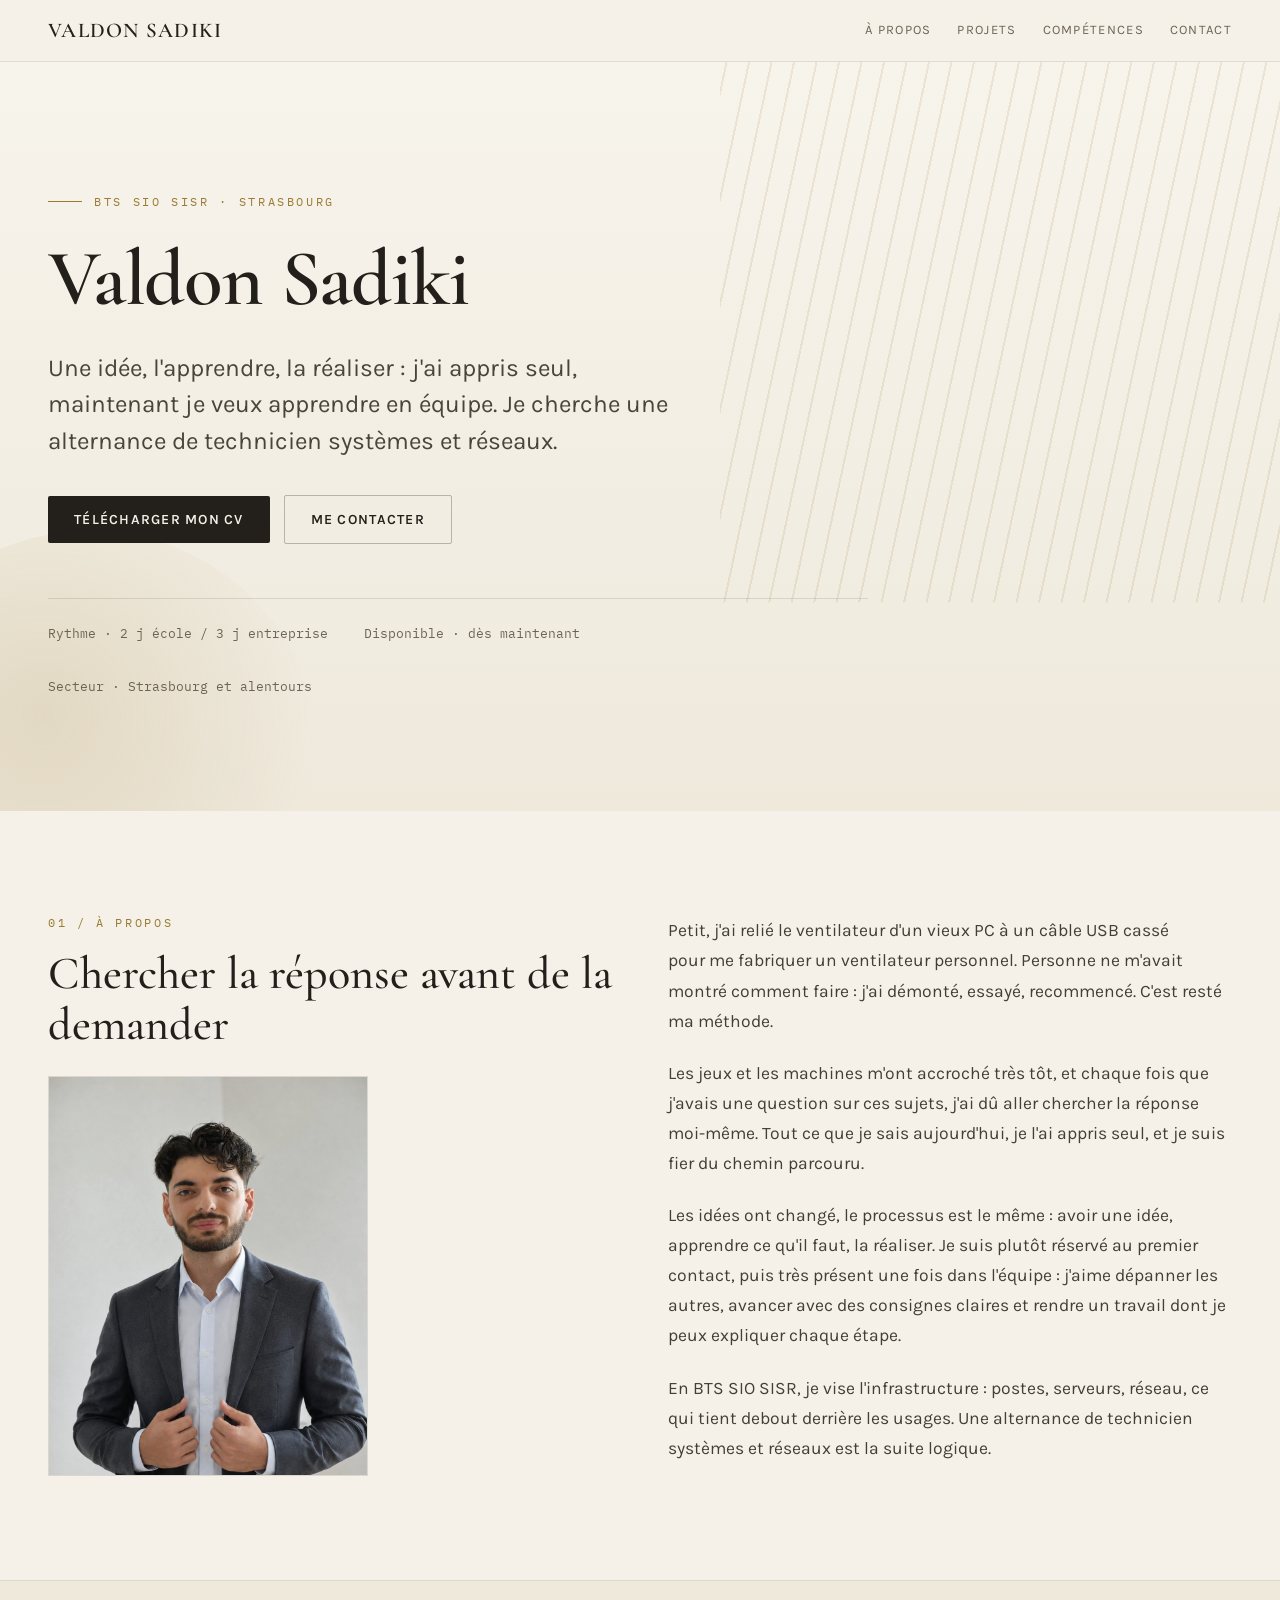
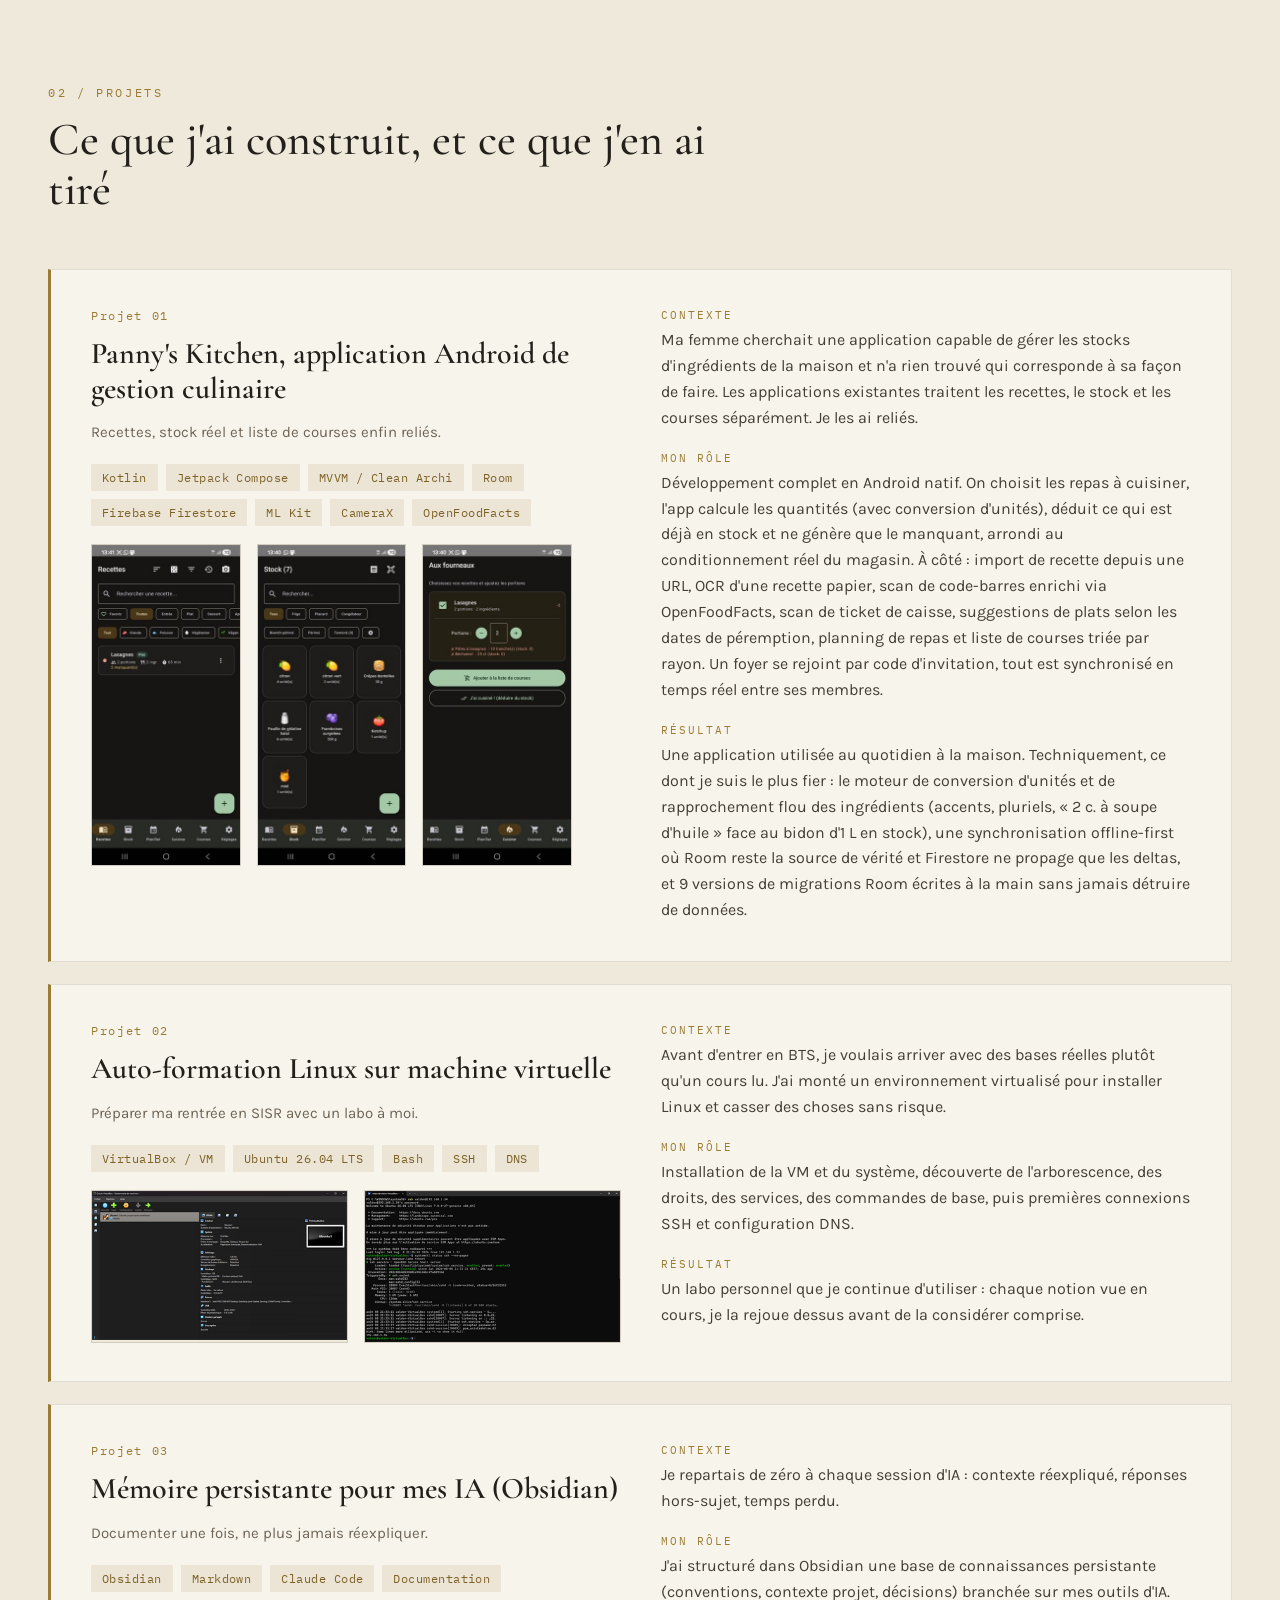
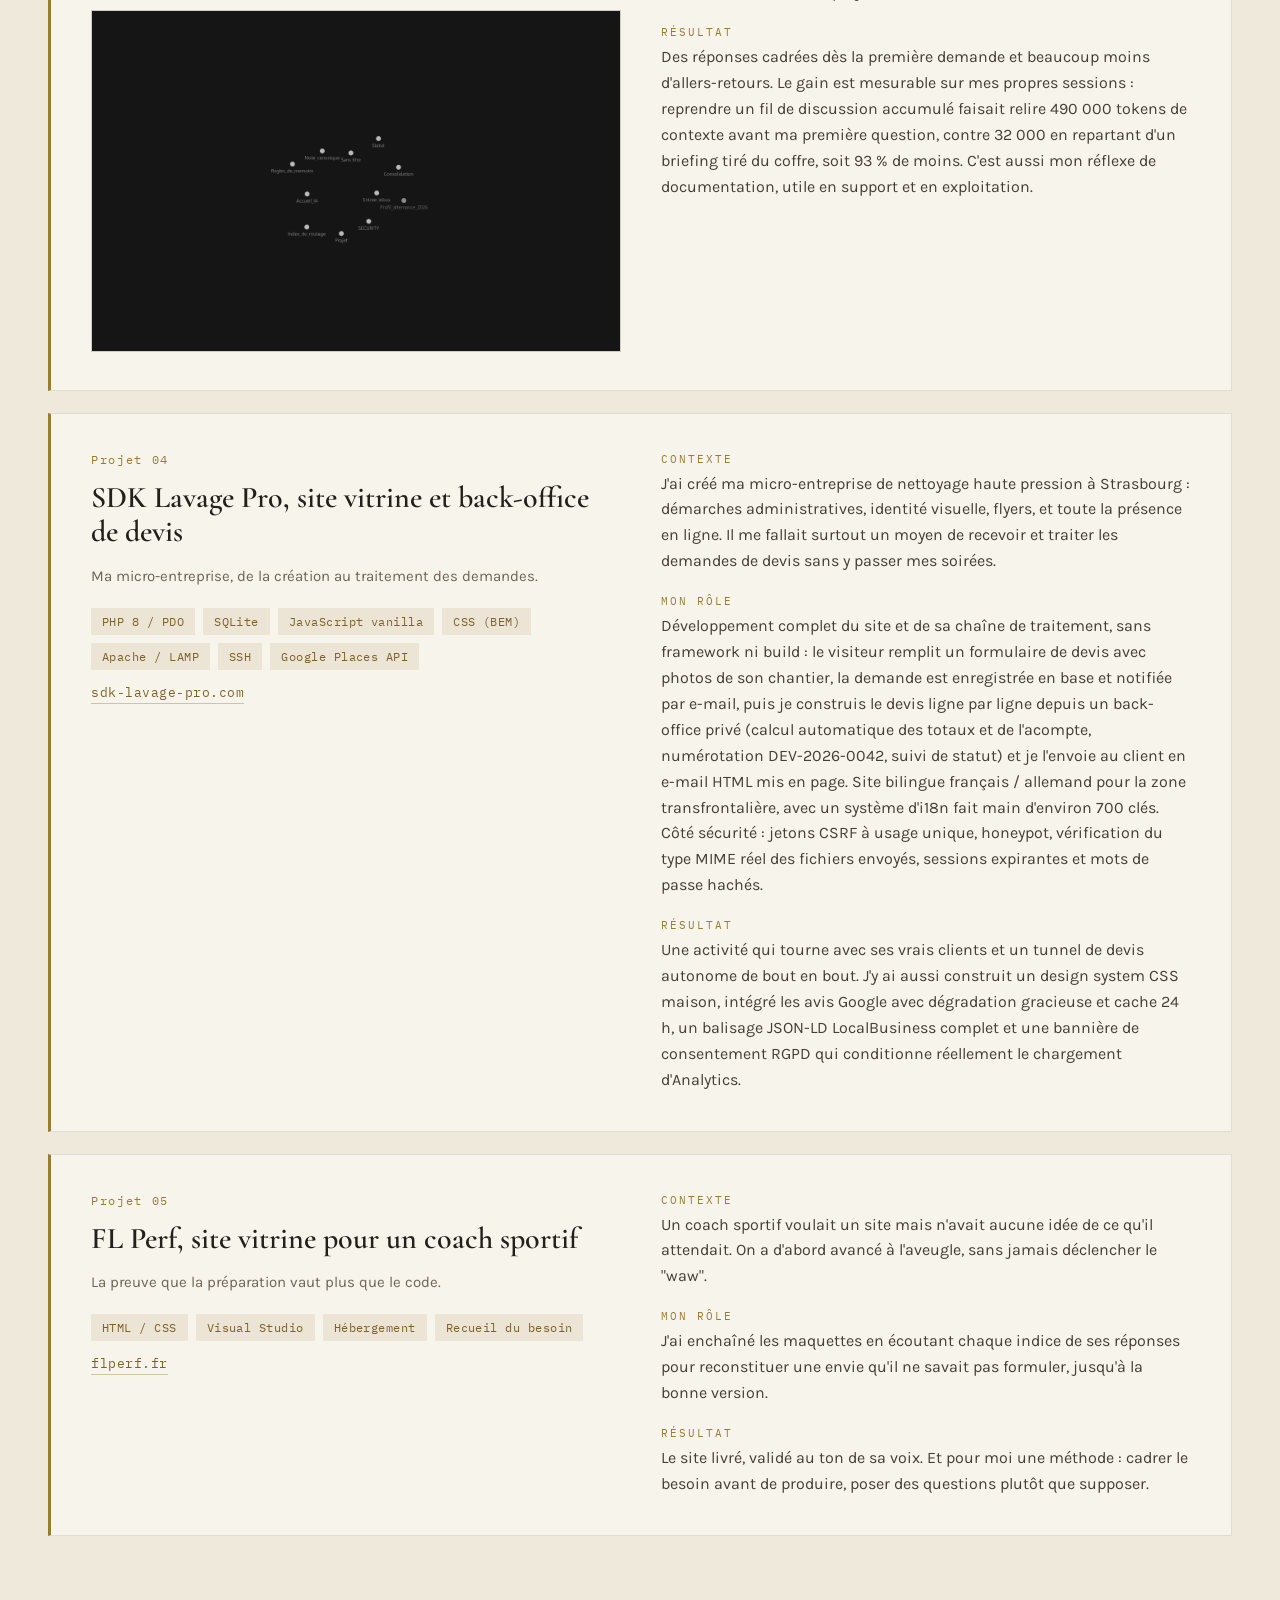
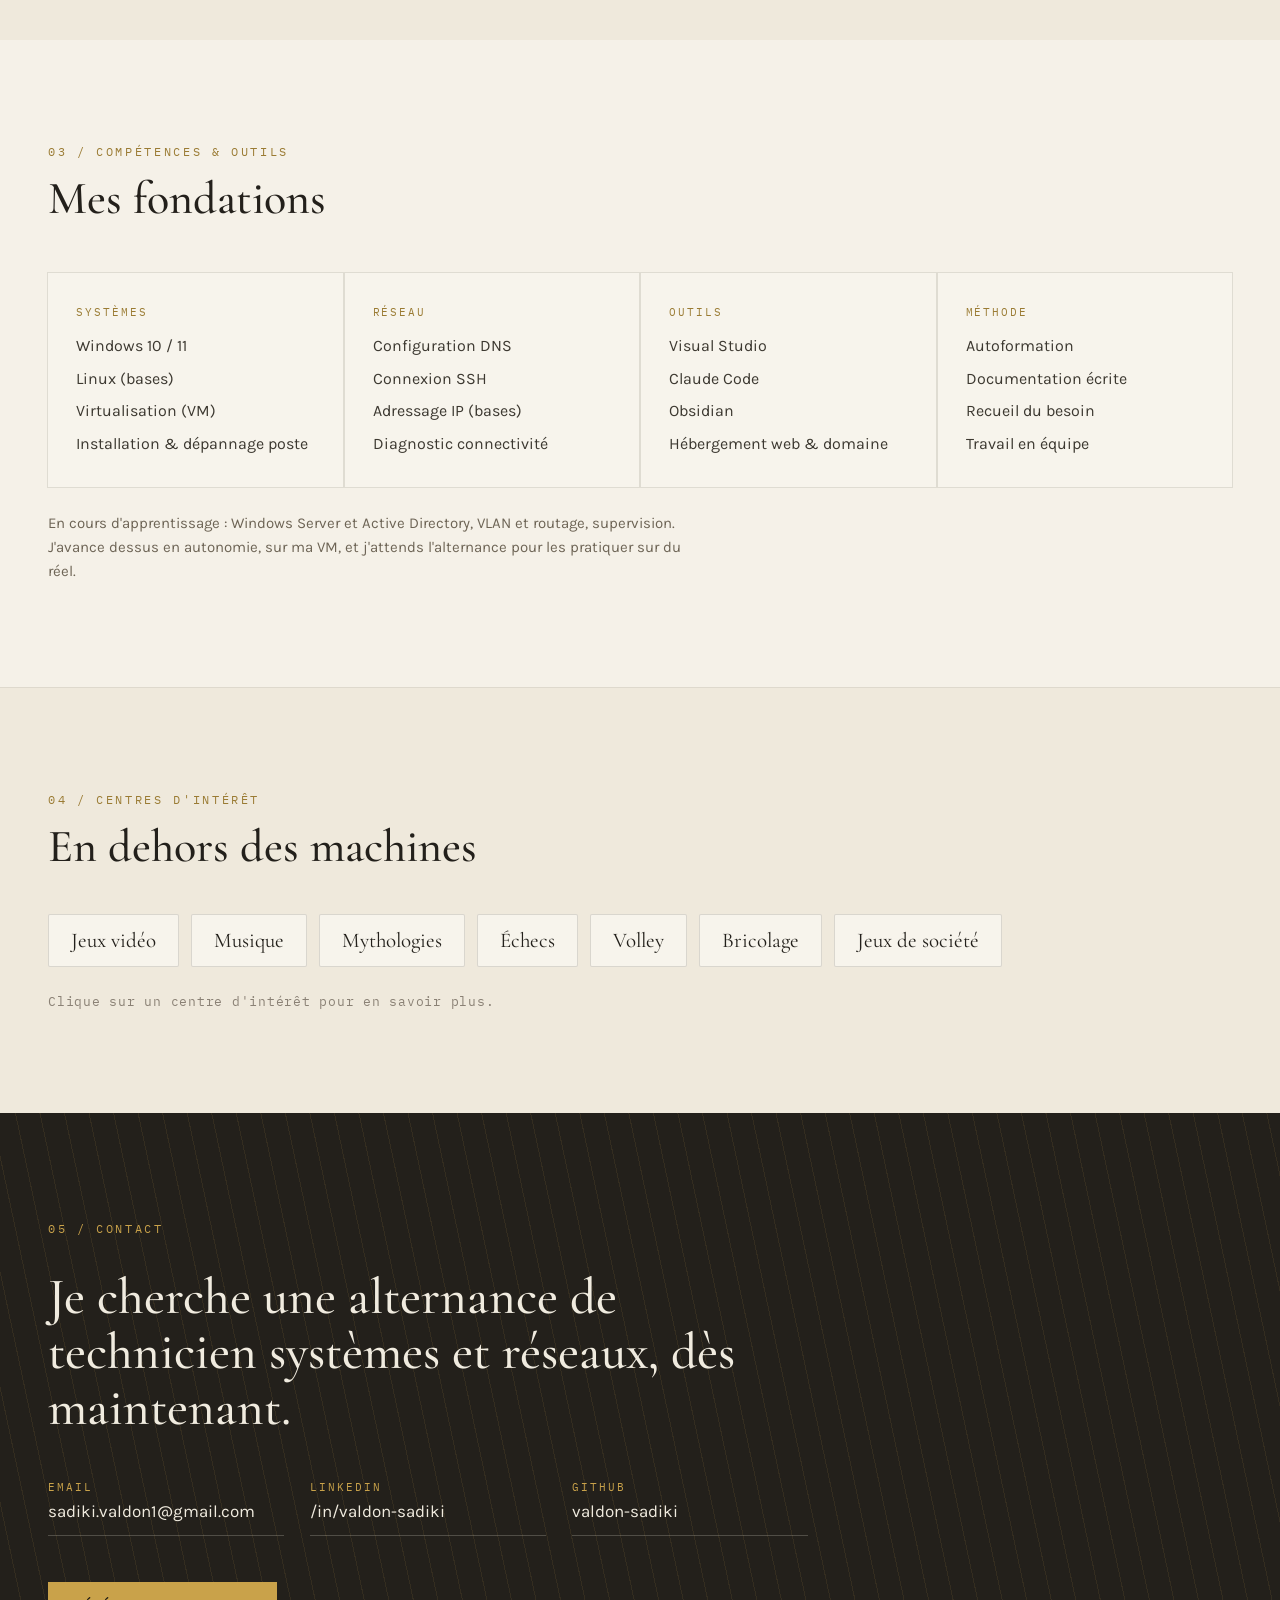
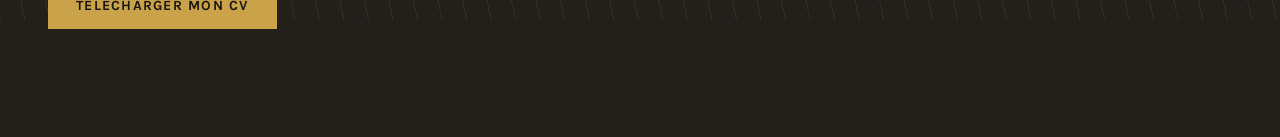
==== index.html @ 662efd35 "Chiffre le gain du coffre Obsidian dans le projet 03 Le README reclamait un exemple chiffre de gain " ====
<!DOCTYPE html>
<html lang="fr">
<head>
<meta charset="utf-8">
<meta name="viewport" content="width=device-width, initial-scale=1">
<title>Valdon Sadiki | BTS SIO SISR, alternance technicien systèmes et réseaux</title>
<meta name="description" content="Portfolio de Valdon Sadiki, étudiant en BTS SIO SISR à Strasbourg, à la recherche d'une alternance de technicien systèmes et réseaux.">
<link rel="preconnect" href="https://fonts.googleapis.com">
<link rel="preconnect" href="https://fonts.gstatic.com" crossorigin>
<link href="https://fonts.googleapis.com/css2?family=Cormorant+Garamond:wght@400;500;600;700&family=Karla:wght@400;500;600;700&family=Spectral:wght@400;500;600;700&family=IBM+Plex+Sans:wght@400;500;600&family=IBM+Plex+Mono:wght@400;500&display=swap" rel="stylesheet">
<script>document.documentElement.classList.add('js')</script>
<link rel="stylesheet" href="assets/styles.css">
<script src="assets/main.js" defer onerror="document.documentElement.classList.remove('js')"></script>
</head>
<body>

<header class="site-nav">
  <a class="site-nav__brand" href="#a-top">VALDON SADIKI</a>
  <nav class="site-nav__links">
    <a class="site-nav__link" href="#a-propos">À propos</a>
    <a class="site-nav__link" href="#a-projets">Projets</a>
    <a class="site-nav__link" href="#a-competences">Compétences</a>
    <a class="site-nav__link" href="#a-contact">Contact</a>
  </nav>
</header>

<main>

  <section class="hero" id="a-top">
    <div class="hero__deco hero__deco--stripes" data-parallax="0.18"></div>
    <div class="hero__deco hero__deco--glow" data-parallax="-0.1"></div>
    <div class="hero__inner">
      <p class="hero__eyebrow" data-reveal><span class="hero__rule"></span><span>BTS SIO SISR · Strasbourg</span></p>
      <h1 class="hero__title" data-reveal>Valdon Sadiki</h1>
      <p class="hero__lead" data-reveal>Une idée, l'apprendre, la réaliser : j'ai appris seul, maintenant je veux apprendre en équipe. Je cherche une alternance de technicien systèmes et réseaux.</p>
      <div class="hero__actions" data-reveal>
        <a class="btn btn--solid" href="media/cv.pdf" download="CV_Valdon_Sadiki_alternance_SISR.pdf">Télécharger mon CV</a>
        <a class="btn btn--outline" href="mailto:sadiki.valdon1@gmail.com">Me contacter</a>
      </div>
      <p class="hero__meta" data-reveal>
        <span class="hero__meta-item">Rythme · 2 j école / 3 j entreprise</span>
        <span class="hero__meta-item">Disponible · dès maintenant</span>
        <span class="hero__meta-item">Secteur · Strasbourg et alentours</span>
      </p>
    </div>
  </section>

  <section class="section section--light" id="a-propos">
    <div class="about">
      <div class="about__col" data-reveal>
        <p class="section__eyebrow">01 / À propos</p>
        <h2 class="section__title">Chercher la réponse avant de la demander</h2>
        <img class="about__photo" src="media/photo-pro.jpg" alt="Valdon Sadiki" width="320" height="400">
      </div>
      <div class="about__text" data-reveal>
        <p class="about__para">Petit, j'ai relié le ventilateur d'un vieux PC à un câble USB cassé pour me fabriquer un ventilateur personnel. Personne ne m'avait montré comment faire : j'ai démonté, essayé, recommencé. C'est resté ma méthode.</p>
        <p class="about__para">Les jeux et les machines m'ont accroché très tôt, et chaque fois que j'avais une question sur ces sujets, j'ai dû aller chercher la réponse moi-même. Tout ce que je sais aujourd'hui, je l'ai appris seul, et je suis fier du chemin parcouru.</p>
        <p class="about__para">Les idées ont changé, le processus est le même : avoir une idée, apprendre ce qu'il faut, la réaliser. Je suis plutôt réservé au premier contact, puis très présent une fois dans l'équipe : j'aime dépanner les autres, avancer avec des consignes claires et rendre un travail dont je peux expliquer chaque étape.</p>
        <p class="about__para">En BTS SIO SISR, je vise l'infrastructure : postes, serveurs, réseau, ce qui tient debout derrière les usages. Une alternance de technicien systèmes et réseaux est la suite logique.</p>
      </div>
    </div>
  </section>

  <section class="section section--alt" id="a-projets">
    <div class="section__head projects__head" data-reveal>
      <p class="section__eyebrow">02 / Projets</p>
      <h2 class="section__title">Ce que j'ai construit, et ce que j'en ai tiré</h2>
    </div>
    <div class="projects">

      <article class="project" data-reveal>
        <div class="project__side">
          <span class="project__num">Projet 01</span>
          <h3 class="project__title">Panny's Kitchen, application Android de gestion culinaire</h3>
          <p class="project__kicker">Recettes, stock réel et liste de courses enfin reliés.</p>
          <div class="project__tools">
            <span class="tag">Kotlin</span>
            <span class="tag">Jetpack Compose</span>
            <span class="tag">MVVM / Clean Archi</span>
            <span class="tag">Room</span>
            <span class="tag">Firebase Firestore</span>
            <span class="tag">ML Kit</span>
            <span class="tag">CameraX</span>
            <span class="tag">OpenFoodFacts</span>
          </div>
          <div class="project__shots">
            <a class="shot" href="media/pannys-recettes.jpg" data-lightbox>
              <img src="media/pannys-recettes-thumb.jpg" alt="Écran Recettes de Panny's Kitchen : barre de recherche, filtres par catégorie et par régime alimentaire, et une recette affichant ses portions, son nombre d'ingrédients, son temps de préparation et ses ingrédients manquants" width="300" height="650" loading="lazy">
            </a>
            <a class="shot" href="media/pannys-stock.jpg" data-lightbox>
              <img src="media/pannys-stock-thumb.jpg" alt="Écran Stock de Panny's Kitchen : les produits du foyer en grille, chacun avec son emoji et sa quantité, et des filtres par emplacement et par date de péremption" width="300" height="650" loading="lazy">
            </a>
            <a class="shot" href="media/pannys-cuisiner.jpg" data-lightbox>
              <img src="media/pannys-cuisiner-thumb.jpg" alt="Écran Aux fourneaux de Panny's Kitchen : une recette sélectionnée, un réglage du nombre de portions, et la liste des ingrédients manquants calculée à partir du stock" width="300" height="650" loading="lazy">
            </a>
          </div>
        </div>
        <div class="project__body">
          <div class="field">
            <span class="field__label">Contexte</span>
            <p class="field__text">Ma femme cherchait une application capable de gérer les stocks d'ingrédients de la maison et n'a rien trouvé qui corresponde à sa façon de faire. Les applications existantes traitent les recettes, le stock et les courses séparément. Je les ai reliés.</p>
          </div>
          <div class="field">
            <span class="field__label">Mon rôle</span>
            <p class="field__text">Développement complet en Android natif. On choisit les repas à cuisiner, l'app calcule les quantités (avec conversion d'unités), déduit ce qui est déjà en stock et ne génère que le manquant, arrondi au conditionnement réel du magasin. À côté : import de recette depuis une URL, OCR d'une recette papier, scan de code-barres enrichi via OpenFoodFacts, scan de ticket de caisse, suggestions de plats selon les dates de péremption, planning de repas et liste de courses triée par rayon. Un foyer se rejoint par code d'invitation, tout est synchronisé en temps réel entre ses membres.</p>
          </div>
          <div class="field">
            <span class="field__label">Résultat</span>
            <p class="field__text">Une application utilisée au quotidien à la maison. Techniquement, ce dont je suis le plus fier : le moteur de conversion d'unités et de rapprochement flou des ingrédients (accents, pluriels, « 2 c. à soupe d'huile » face au bidon d'1 L en stock), une synchronisation offline-first où Room reste la source de vérité et Firestore ne propage que les deltas, et 9 versions de migrations Room écrites à la main sans jamais détruire de données.</p>
          </div>
        </div>
      </article>

      <article class="project" data-reveal>
        <div class="project__side">
          <span class="project__num">Projet 02</span>
          <h3 class="project__title">Auto-formation Linux sur machine virtuelle</h3>
          <p class="project__kicker">Préparer ma rentrée en SISR avec un labo à moi.</p>
          <div class="project__tools">
            <span class="tag">VirtualBox / VM</span>
            <span class="tag">Ubuntu 26.04 LTS</span>
            <span class="tag">Bash</span>
            <span class="tag">SSH</span>
            <span class="tag">DNS</span>
          </div>
          <div class="project__shots">
            <a class="shot shot--land" href="media/vm-config.png" data-lightbox>
              <img src="media/vm-config-thumb.png" alt="Configuration de la machine virtuelle dans VirtualBox : Ubuntu 64 bits, 6 Go de mémoire vive, 4 processeurs, disque de 30 Go et carte réseau en accès par pont" width="400" height="235" loading="lazy">
            </a>
            <a class="shot shot--land" href="media/vm-ssh.png" data-lightbox>
              <img src="media/vm-ssh-thumb.png" alt="Session SSH ouverte depuis Windows vers la machine virtuelle : le service ssh est actif et activé au démarrage, et une requête dig résout le nom serveur.labo configuré dans dnsmasq" width="400" height="238" loading="lazy">
            </a>
          </div>
        </div>
        <div class="project__body">
          <div class="field">
            <span class="field__label">Contexte</span>
            <p class="field__text">Avant d'entrer en BTS, je voulais arriver avec des bases réelles plutôt qu'un cours lu. J'ai monté un environnement virtualisé pour installer Linux et casser des choses sans risque.</p>
          </div>
          <div class="field">
            <span class="field__label">Mon rôle</span>
            <p class="field__text">Installation de la VM et du système, découverte de l'arborescence, des droits, des services, des commandes de base, puis premières connexions SSH et configuration DNS.</p>
          </div>
          <div class="field">
            <span class="field__label">Résultat</span>
            <p class="field__text">Un labo personnel que je continue d'utiliser : chaque notion vue en cours, je la rejoue dessus avant de la considérer comprise.</p>
          </div>
        </div>
      </article>

      <article class="project" data-reveal>
        <div class="project__side">
          <span class="project__num">Projet 03</span>
          <h3 class="project__title">Mémoire persistante pour mes IA (Obsidian)</h3>
          <p class="project__kicker">Documenter une fois, ne plus jamais réexpliquer.</p>
          <div class="project__tools">
            <span class="tag">Obsidian</span>
            <span class="tag">Markdown</span>
            <span class="tag">Claude Code</span>
            <span class="tag">Documentation</span>
          </div>
          <div class="project__shots">
            <a class="shot shot--wide" href="media/obsidian-graph.gif" data-lightbox>
              <img src="media/obsidian-graph.gif" alt="Vue graphique du coffre Obsidian : les notes se relient progressivement pour former un réseau" width="1284" height="826" loading="lazy">
            </a>
          </div>
        </div>
        <div class="project__body">
          <div class="field">
            <span class="field__label">Contexte</span>
            <p class="field__text">Je repartais de zéro à chaque session d'IA : contexte réexpliqué, réponses hors-sujet, temps perdu.</p>
          </div>
          <div class="field">
            <span class="field__label">Mon rôle</span>
            <p class="field__text">J'ai structuré dans Obsidian une base de connaissances persistante (conventions, contexte projet, décisions) branchée sur mes outils d'IA.</p>
          </div>
          <div class="field">
            <span class="field__label">Résultat</span>
            <p class="field__text">Des réponses cadrées dès la première demande et beaucoup moins d'allers-retours. Le gain est mesurable sur mes propres sessions : reprendre un fil de discussion accumulé faisait relire 490 000 tokens de contexte avant ma première question, contre 32 000 en repartant d'un briefing tiré du coffre, soit 93 % de moins. C'est aussi mon réflexe de documentation, utile en support et en exploitation.</p>
          </div>
        </div>
      </article>

      <article class="project" data-reveal>
        <div class="project__side">
          <span class="project__num">Projet 04</span>
          <h3 class="project__title">SDK Lavage Pro, site vitrine et back-office de devis</h3>
          <p class="project__kicker">Ma micro-entreprise, de la création au traitement des demandes.</p>
          <div class="project__tools">
            <span class="tag">PHP 8 / PDO</span>
            <span class="tag">SQLite</span>
            <span class="tag">JavaScript vanilla</span>
            <span class="tag">CSS (BEM)</span>
            <span class="tag">Apache / LAMP</span>
            <span class="tag">SSH</span>
            <span class="tag">Google Places API</span>
          </div>
          <a class="project__link" href="https://sdk-lavage-pro.com/" target="_blank" rel="noopener">sdk-lavage-pro.com</a>
        </div>
        <div class="project__body">
          <div class="field">
            <span class="field__label">Contexte</span>
            <p class="field__text">J'ai créé ma micro-entreprise de nettoyage haute pression à Strasbourg : démarches administratives, identité visuelle, flyers, et toute la présence en ligne. Il me fallait surtout un moyen de recevoir et traiter les demandes de devis sans y passer mes soirées.</p>
          </div>
          <div class="field">
            <span class="field__label">Mon rôle</span>
            <p class="field__text">Développement complet du site et de sa chaîne de traitement, sans framework ni build : le visiteur remplit un formulaire de devis avec photos de son chantier, la demande est enregistrée en base et notifiée par e-mail, puis je construis le devis ligne par ligne depuis un back-office privé (calcul automatique des totaux et de l'acompte, numérotation DEV-2026-0042, suivi de statut) et je l'envoie au client en e-mail HTML mis en page. Site bilingue français / allemand pour la zone transfrontalière, avec un système d'i18n fait main d'environ 700 clés. Côté sécurité : jetons CSRF à usage unique, honeypot, vérification du type MIME réel des fichiers envoyés, sessions expirantes et mots de passe hachés.</p>
          </div>
          <div class="field">
            <span class="field__label">Résultat</span>
            <p class="field__text">Une activité qui tourne avec ses vrais clients et un tunnel de devis autonome de bout en bout. J'y ai aussi construit un design system CSS maison, intégré les avis Google avec dégradation gracieuse et cache 24 h, un balisage JSON-LD LocalBusiness complet et une bannière de consentement RGPD qui conditionne réellement le chargement d'Analytics.</p>
          </div>
        </div>
      </article>

      <article class="project" data-reveal>
        <div class="project__side">
          <span class="project__num">Projet 05</span>
          <h3 class="project__title">FL Perf, site vitrine pour un coach sportif</h3>
          <p class="project__kicker">La preuve que la préparation vaut plus que le code.</p>
          <div class="project__tools">
            <span class="tag">HTML / CSS</span>
            <span class="tag">Visual Studio</span>
            <span class="tag">Hébergement</span>
            <span class="tag">Recueil du besoin</span>
          </div>
          <a class="project__link" href="https://flperf.fr/" target="_blank" rel="noopener">flperf.fr</a>
        </div>
        <div class="project__body">
          <div class="field">
            <span class="field__label">Contexte</span>
            <p class="field__text">Un coach sportif voulait un site mais n'avait aucune idée de ce qu'il attendait. On a d'abord avancé à l'aveugle, sans jamais déclencher le "waw".</p>
          </div>
          <div class="field">
            <span class="field__label">Mon rôle</span>
            <p class="field__text">J'ai enchaîné les maquettes en écoutant chaque indice de ses réponses pour reconstituer une envie qu'il ne savait pas formuler, jusqu'à la bonne version.</p>
          </div>
          <div class="field">
            <span class="field__label">Résultat</span>
            <p class="field__text">Le site livré, validé au ton de sa voix. Et pour moi une méthode : cadrer le besoin avant de produire, poser des questions plutôt que supposer.</p>
          </div>
        </div>
      </article>

    </div>
  </section>

  <section class="section section--light" id="a-competences">
    <div class="section__head skills__head" data-reveal>
      <p class="section__eyebrow">03 / Compétences &amp; outils</p>
      <h2 class="section__title">Mes fondations</h2>
    </div>
    <div class="skills">

      <div class="skill-group" data-reveal>
        <span class="skill-group__label">Systèmes</span>
        <div class="skill-group__items">
          <span class="skill-group__item">Windows 10 / 11</span>
          <span class="skill-group__item">Linux (bases)</span>
          <span class="skill-group__item">Virtualisation (VM)</span>
          <span class="skill-group__item">Installation &amp; dépannage poste</span>
        </div>
      </div>

      <div class="skill-group" data-reveal>
        <span class="skill-group__label">Réseau</span>
        <div class="skill-group__items">
          <span class="skill-group__item">Configuration DNS</span>
          <span class="skill-group__item">Connexion SSH</span>
          <span class="skill-group__item">Adressage IP (bases)</span>
          <span class="skill-group__item">Diagnostic connectivité</span>
        </div>
      </div>

      <div class="skill-group" data-reveal>
        <span class="skill-group__label">Outils</span>
        <div class="skill-group__items">
          <span class="skill-group__item">Visual Studio</span>
          <span class="skill-group__item">Claude Code</span>
          <span class="skill-group__item">Obsidian</span>
          <span class="skill-group__item">Hébergement web &amp; domaine</span>
        </div>
      </div>

      <div class="skill-group" data-reveal>
        <span class="skill-group__label">Méthode</span>
        <div class="skill-group__items">
          <span class="skill-group__item">Autoformation</span>
          <span class="skill-group__item">Documentation écrite</span>
          <span class="skill-group__item">Recueil du besoin</span>
          <span class="skill-group__item">Travail en équipe</span>
        </div>
      </div>

    </div>
    <p class="skills__note" data-reveal>En cours d'apprentissage : Windows Server et Active Directory, VLAN et routage, supervision. J'avance dessus en autonomie, sur ma VM, et j'attends l'alternance pour les pratiquer sur du réel.</p>
  </section>

  <section class="section section--alt" id="a-interets">
    <div class="section__head interests__head" data-reveal>
      <p class="section__eyebrow">04 / Centres d'intérêt</p>
      <h2 class="section__title">En dehors des machines</h2>
    </div>
    <div class="interests" data-interests data-reveal>
      <div class="interests__list">
        <button class="interest-btn" type="button" aria-controls="interet-0">Jeux vidéo</button>
        <button class="interest-btn" type="button" aria-controls="interet-1">Musique</button>
        <button class="interest-btn" type="button" aria-controls="interet-2">Mythologies</button>
        <button class="interest-btn" type="button" aria-controls="interet-3">Échecs</button>
        <button class="interest-btn" type="button" aria-controls="interet-4">Volley</button>
        <button class="interest-btn" type="button" aria-controls="interet-5">Bricolage</button>
        <button class="interest-btn" type="button" aria-controls="interet-6">Jeux de société</button>
      </div>

      <div class="interest-panel" id="interet-0">
        <span class="interest-panel__label">Jeux vidéo</span>
        <p class="interest-panel__text">J'aime à peu près tous les genres. Assassin's Creed et Uncharted me suivent depuis l'enfance, ce sont les licences auxquelles je tiens le plus. À côté, je joue en compétitif sur CS2 et League of Legends, pour le plaisir plus nerveux de la partie disputée.</p>
      </div>
      <div class="interest-panel" id="interet-1">
        <span class="interest-panel__label">Musique</span>
        <p class="interest-panel__text">J'ai grandi avec le rap français bien écrit, celui de Nekfeu, Alpha Wann ou Lefa, où le texte compte autant que l'instrumental. Depuis, j'écoute à peu près tout : du jazz, du piano, de la K-pop. Je ne fais presque rien sans musique.</p>
      </div>
      <div class="interest-panel" id="interet-2">
        <span class="interest-panel__label">Mythologies</span>
        <p class="interest-panel__text">Les récits et leurs personnages me fascinent depuis toujours : dès que j'en entends parler quelque part, je ne peux pas m'empêcher de tendre l'oreille. La mythologie nordique est ma préférée, et l'ambiance de ce site vient directement de là.</p>
      </div>
      <div class="interest-panel" id="interet-3">
        <span class="interest-panel__label">Échecs</span>
        <p class="interest-panel__text">J'ai appris seul, juste pour le loisir, et je fais des parties en ligne dès que j'ai le temps. Mon profil est ouvert à qui veut en lancer une : <a class="interest-panel__link" href="https://www.chess.com/member/valdonira" target="_blank" rel="noopener">valdonira sur Chess.com</a>.</p>
      </div>
      <div class="interest-panel" id="interet-4">
        <span class="interest-panel__label">Volley</span>
        <p class="interest-panel__text">Commencé au lycée pour rendre service, resté par vrai coup de cœur. Je jouais réceptionneur-attaqueur, et je soignais surtout mon placement : lire le jeu adverse assez tôt pour bouger le moins possible et garder toute mon attention sur la finition. J'ai fini par apprendre à attaquer du mauvais bras, histoire de pouvoir reprendre n'importe quelle passe et feinter le bloc.</p>
      </div>
      <div class="interest-panel" id="interet-5">
        <span class="interest-panel__label">Bricolage</span>
        <p class="interest-panel__text">Je tiens ça de mon grand-père : il était très manuel, il savait à peu près tout faire, et j'espère atteindre son niveau un jour. Ma plus belle réalisation pour l'instant, ce sont des cadres de fenêtre grillagés que j'ai fabriqués pour que mes chats puissent prendre l'air sans risque.</p>
      </div>
      <div class="interest-panel" id="interet-6">
        <span class="interest-panel__label">Jeux de société</span>
        <p class="interest-panel__text">Je ne suis pas un grand fêtard, c'est donc mon moyen préféré de passer une soirée entre amis. Ce que j'aime le plus, c'est apprendre les règles d'un jeu pour aller le faire découvrir aux autres ensuite. Cartes, poker, Monopoly, Cluedo : j'aime être celui qui amène le jeu sur la table.</p>
      </div>
    </div>
    <p class="interests__hint" data-reveal>Clique sur un centre d'intérêt pour en savoir plus.</p>
  </section>

  <section class="section contact" id="a-contact">
    <div class="contact__deco" data-parallax="0.14"></div>
    <div class="contact__inner">
      <p class="section__eyebrow contact__eyebrow" data-reveal>05 / Contact</p>
      <h2 class="section__title contact__title" data-reveal>Je cherche une alternance de technicien systèmes et réseaux, dès maintenant.</h2>
      <div class="contact__links" data-reveal>
        <a class="contact-link" href="mailto:sadiki.valdon1@gmail.com">
          <span class="contact-link__label">Email</span>
          <span class="contact-link__value">sadiki.valdon1@gmail.com</span>
        </a>
        <a class="contact-link" href="https://www.linkedin.com/in/valdon-sadiki/" target="_blank" rel="noopener">
          <span class="contact-link__label">LinkedIn</span>
          <span class="contact-link__value">/in/valdon-sadiki</span>
        </a>
        <a class="contact-link" href="https://github.com/valdon-sadiki" target="_blank" rel="noopener">
          <span class="contact-link__label">GitHub</span>
          <span class="contact-link__value">valdon-sadiki</span>
        </a>
      </div>
      <a class="btn btn--gold" href="media/cv.pdf" download="CV_Valdon_Sadiki_alternance_SISR.pdf" data-reveal>Télécharger mon CV</a>
    </div>
  </section>

</main>
</body>
</html>
---- assets/styles.css ----
/* ---------- Variables ---------- */
:root {
  --bg: #f5f1e8;
  --bg-card: #f7f4ec;
  --bg-alt: #efe9dc;
  --ink: #23201b;
  --ink-body: #443f36;
  --ink-soft: #3c3830;
  --ink-muted: #6d6455;
  --ink-faint: #8a8175;
  --gold: #9a7b33;
  --gold-light: #c9a24a;
  --gold-deep: #7d6228;
  --on-dark: #f0ebdf;
  --on-gold: #1a1712;

  --font-display: 'Cormorant Garamond', serif;
  --font-ui: 'Karla', system-ui, sans-serif;
  --font-mono: 'IBM Plex Mono', monospace;
}

/* ---------- Reset ---------- */
* { box-sizing: border-box; }
html { scroll-behavior: smooth; }
body {
  margin: 0;
  background: var(--bg);
  color: var(--ink);
  font-family: var(--font-ui);
}
a { color: inherit; text-decoration: none; }
::selection { background: var(--gold-light); color: #16181b; }

@keyframes omFadeUp {
  from { opacity: 0; transform: translateY(12px); }
  to   { opacity: 1; transform: none; }
}

/* ---------- Navigation ---------- */
.site-nav {
  position: sticky;
  top: 0;
  z-index: 20;
  display: flex;
  align-items: center;
  justify-content: space-between;
  gap: 24px;
  padding: 18px 48px;
  background: rgba(245, 241, 232, 0.88);
  backdrop-filter: blur(10px);
  border-bottom: 1px solid rgba(35, 32, 27, 0.1);
}
.site-nav__brand {
  font-family: var(--font-display);
  font-size: 21px;
  font-weight: 600;
  letter-spacing: 0.06em;
}
.site-nav__links {
  display: flex;
  flex-wrap: wrap;
  gap: 26px;
  font-size: 13px;
  letter-spacing: 0.1em;
  text-transform: uppercase;
  color: var(--ink-muted);
}
.site-nav__link {
  padding-bottom: 2px;
  border-bottom: 1px solid transparent;
}
.site-nav__link:hover,
.site-nav__link:focus-visible {
  border-bottom-color: var(--gold);
  color: var(--ink);
}

/* ---------- Hero ---------- */
.hero {
  position: relative;
  overflow: hidden;
  padding: 132px 48px 116px;
  background: linear-gradient(180deg, #f7f4ec 0%, #efe9dc 100%);
}
.hero__deco { position: absolute; pointer-events: none; }
.hero__deco--stripes {
  top: -80px; right: -60px;
  width: 620px; height: 620px;
  background: repeating-linear-gradient(102deg, rgba(154, 123, 51, 0.13) 0 2px, rgba(154, 123, 51, 0) 2px 22px);
}
.hero__deco--glow {
  left: -140px; bottom: -180px;
  width: 460px; height: 460px;
  border-radius: 50%;
  background: radial-gradient(circle at 40% 40%, rgba(154, 123, 51, 0.16), rgba(154, 123, 51, 0) 70%);
}
.hero__inner {
  position: relative;
  max-width: 820px;
  display: flex;
  flex-direction: column;
  gap: 30px;
}
.hero__eyebrow {
  margin: 0;
  display: inline-flex;
  align-items: center;
  gap: 12px;
  font-family: var(--font-mono);
  font-size: 12px;
  letter-spacing: 0.22em;
  text-transform: uppercase;
  color: var(--gold);
}
.hero__rule { width: 34px; height: 1px; background: var(--gold); }
.hero__title {
  margin: 0;
  font-family: var(--font-display);
  font-weight: 600;
  font-size: clamp(46px, 6.2vw, 84px);
  line-height: 1.02;
  letter-spacing: -0.015em;
}
.hero__lead {
  margin: 0;
  max-width: 660px;
  font-size: clamp(19px, 1.9vw, 25px);
  line-height: 1.5;
  color: #4a443a;
  text-wrap: pretty;
}
.hero__actions {
  display: flex;
  flex-wrap: wrap;
  gap: 14px;
  align-items: center;
  padding-top: 6px;
}
.hero__meta {
  display: flex;
  flex-wrap: wrap;
  gap: 36px;
  margin: 24px 0 0;
  padding-top: 26px;
  border-top: 1px solid rgba(35, 32, 27, 0.12);
  font-family: var(--font-mono);
  font-size: 13px;
  color: var(--ink-muted);
}

/* ---------- Boutons ---------- */
.btn {
  display: inline-flex;
  align-items: center;
  gap: 10px;
  padding: 15px 26px;
  font-size: 14px;
  font-weight: 600;
  letter-spacing: 0.09em;
  text-transform: uppercase;
  border-radius: 2px;
  transition: background 200ms ease, color 200ms ease, border-color 200ms ease;
}
.btn--solid { background: var(--ink); color: var(--bg); }
.btn--solid:hover, .btn--solid:focus-visible { background: var(--gold); }
.btn--outline { border: 1px solid rgba(35, 32, 27, 0.28); }
.btn--outline:hover, .btn--outline:focus-visible { border-color: var(--gold); color: var(--gold); }
.btn--gold {
  align-self: flex-start;
  margin-top: 12px;
  padding: 15px 28px;
  background: var(--gold-light);
  color: var(--on-gold);
  font-weight: 700;
  border-radius: 0;
}
.btn--gold:hover, .btn--gold:focus-visible { background: var(--on-dark); }

/* ---------- Sections génériques ---------- */
.section { padding: 104px 48px; }
.section--light { background: var(--bg); }
.section--alt { background: var(--bg-alt); border-top: 1px solid rgba(35, 32, 27, 0.08); }
.section__head {
  display: flex;
  flex-direction: column;
  gap: 14px;
  max-width: 700px;
}
.section__eyebrow {
  margin: 0;
  font-family: var(--font-mono);
  font-size: 12px;
  letter-spacing: 0.22em;
  text-transform: uppercase;
  color: var(--gold);
}
.section__title {
  margin: 0;
  font-family: var(--font-display);
  font-weight: 500;
  font-size: clamp(34px, 3.6vw, 48px);
  line-height: 1.1;
}

/* ---------- À propos ---------- */
.about {
  display: grid;
  grid-template-columns: repeat(auto-fit, minmax(280px, 1fr));
  gap: 56px;
  align-items: start;
}
.about__col { display: flex; flex-direction: column; gap: 18px; }
.about__photo {
  margin-top: 8px;
  width: 100%;
  max-width: 320px;
  height: auto;
  aspect-ratio: 4 / 5;
  object-fit: cover;
  object-position: 50% 22%;
  border: 1px solid rgba(35, 32, 27, 0.12);
  filter: saturate(0.92) contrast(1.02);
}
.about__text {
  display: flex;
  flex-direction: column;
  gap: 22px;
  max-width: 620px;
  font-size: 17.5px;
  line-height: 1.72;
  color: var(--ink-body);
  text-wrap: pretty;
}
.about__para { margin: 0; }

/* ---------- Projets ---------- */
.projects__head { margin-bottom: 54px; }
.projects { display: flex; flex-direction: column; gap: 22px; }
.project {
  display: grid;
  grid-template-columns: repeat(auto-fit, minmax(260px, 1fr));
  gap: 40px;
  padding: 38px 40px;
  background: var(--bg-card);
  border: 1px solid rgba(35, 32, 27, 0.1);
  border-left: 3px solid var(--gold);
  transition: border-left-color 200ms ease;
}
.project:hover, .project:focus-within { border-left-color: var(--ink); }
.project__side { display: flex; flex-direction: column; gap: 14px; }
.project__num {
  font-family: var(--font-mono);
  font-size: 12px;
  letter-spacing: 0.14em;
  color: var(--gold);
}
.project__title {
  margin: 0;
  font-family: var(--font-display);
  font-weight: 600;
  font-size: 30px;
  line-height: 1.15;
}
.project__kicker {
  margin: 0;
  font-size: 15px;
  line-height: 1.6;
  color: var(--ink-muted);
}
.project__tools {
  display: flex;
  flex-wrap: wrap;
  gap: 8px;
  margin-top: 6px;
}
.tag {
  flex: 0 0 auto;
  white-space: nowrap;
  padding: 6px 11px;
  background: rgba(154, 123, 51, 0.12);
  color: var(--gold-deep);
  font-family: var(--font-mono);
  font-size: 11.5px;
  letter-spacing: 0.04em;
}
.project__body { display: flex; flex-direction: column; gap: 20px; }
.field { display: flex; flex-direction: column; gap: 5px; }
.field__label {
  font-family: var(--font-mono);
  font-size: 11px;
  letter-spacing: 0.18em;
  text-transform: uppercase;
  color: var(--gold);
}
.field__text {
  margin: 0;
  font-size: 16px;
  line-height: 1.62;
  color: var(--ink-body);
}
.project__link {
  align-self: flex-start;
  padding-bottom: 2px;
  border-bottom: 1px solid rgba(154, 123, 51, 0.4);
  font-family: var(--font-mono);
  font-size: 13px;
  letter-spacing: 0.04em;
  color: var(--gold-deep);
  transition: color 200ms ease, border-bottom-color 200ms ease;
}
.project__link:hover,
.project__link:focus-visible {
  color: var(--ink);
  border-bottom-color: var(--ink);
}

/* ---------- Captures de projet ---------- */
/* Ce bloc vit DANS .project__side, pas comme enfant direct de .project.
   .project est une grille `repeat(auto-fit, minmax(260px, 1fr))` qui ouvre
   jusqu'à cinq colonnes : avec deux enfants seulement, auto-fit effondre les
   colonnes vides et il en reste deux à 50 %. Un troisième enfant occupant
   toute la largeur empêche cet effondrement, et le texte se retrouve écrasé
   sur une colonne sur cinq. Ne pas remonter ce bloc au niveau de .project. */
.project__shots {
  display: flex;
  flex-wrap: wrap;
  gap: 16px;
  padding-top: 4px;
}
.shot {
  display: block;
  border: 1px solid rgba(35, 32, 27, 0.14);
  background: var(--bg-alt);
  transition: border-color 200ms ease, transform 200ms ease;
}
.shot img {
  display: block;
  width: auto;
  height: 320px;
  max-width: 100%;
}
.shot.shot--wide img {
  width: 100%;
  max-width: 560px;
  height: auto;
}
/* Captures en paysage : elles se partagent la largeur de la colonne au lieu
   d'imposer chacune une taille fixe, sinon deux d'entre elles ne tiennent pas
   côte à côte et s'empilent, ce qui étire la carte à la verticale. La base de
   200px laisse le duo tenir sur une ligne dès que la colonne fait ~420px. */
.shot--land {
  flex: 1 1 200px;
  max-width: 400px;
}
.shot.shot--land img {
  width: 100%;
  height: auto;
}
.shot:hover,
.shot:focus-visible {
  border-color: var(--gold);
  transform: translateY(-2px);
}
@media (max-width: 560px) {
  .shot img { height: 260px; }
}

/* ---------- Visionneuse ---------- */
.lightbox {
  position: fixed;
  inset: 0;
  z-index: 50;
  display: flex;
  align-items: center;
  justify-content: center;
  padding: 32px;
  background: rgba(35, 32, 27, 0.94);
  animation: omFadeUp 240ms cubic-bezier(.16, .8, .28, 1) both;
}
.lightbox[hidden] { display: none; }
.lightbox__image {
  max-width: 100%;
  max-height: 100%;
  object-fit: contain;
  border: 1px solid rgba(240, 235, 223, 0.18);
}
.lightbox__close {
  position: absolute;
  top: 18px;
  right: 22px;
  width: 44px;
  height: 44px;
  cursor: pointer;
  background: none;
  border: 1px solid rgba(240, 235, 223, 0.3);
  border-radius: 2px;
  color: var(--on-dark);
  font-family: var(--font-ui);
  font-size: 26px;
  line-height: 1;
  transition: border-color 200ms ease, color 200ms ease;
}
.lightbox__close:hover,
.lightbox__close:focus-visible {
  border-color: var(--gold-light);
  color: var(--gold-light);
}
body.lightbox-open { overflow: hidden; }

/* ---------- Compétences ---------- */
.skills__head { margin-bottom: 50px; }
.skills {
  display: grid;
  grid-template-columns: repeat(auto-fit, minmax(240px, 1fr));
  gap: 2px;
}
.skill-group {
  display: flex;
  flex-direction: column;
  gap: 16px;
  padding: 32px 28px;
  background: var(--bg-card);
  box-shadow: 0 0 0 1px rgba(35, 32, 27, 0.1);
}
.skill-group__label {
  font-family: var(--font-mono);
  font-size: 11px;
  letter-spacing: 0.18em;
  text-transform: uppercase;
  color: var(--gold);
}
.skill-group__items { display: flex; flex-direction: column; gap: 10px; }
.skill-group__item {
  font-size: 16px;
  line-height: 1.4;
  color: var(--ink-soft);
}
.skills__note {
  margin: 24px 0 0;
  max-width: 640px;
  font-size: 15px;
  line-height: 1.6;
  color: var(--ink-muted);
}

/* ---------- Centres d'intérêt ---------- */
.interests__head { margin-bottom: 42px; max-width: none; }
.interests__list { display: flex; flex-wrap: wrap; gap: 12px; }
.interest-btn {
  flex: 0 0 auto;
  cursor: pointer;
  padding: 13px 22px;
  font-family: var(--font-display);
  font-size: 21px;
  line-height: 1.2;
  border-radius: 2px;
  background: var(--bg-card);
  color: var(--ink);
  border: 1px solid rgba(35, 32, 27, 0.14);
  transform: none;
  transition: background 260ms ease, color 260ms ease, border-color 260ms ease,
              transform 260ms cubic-bezier(.16, .8, .28, 1), box-shadow 260ms ease;
}
.interest-btn:hover, .interest-btn:focus-visible {
  transform: translateY(-3px);
  border-color: var(--gold);
  box-shadow: 0 10px 24px -14px rgba(35, 32, 27, 0.5);
}
.interest-btn:active { transform: translateY(0); }
.interest-btn--open {
  background: var(--ink);
  color: var(--bg);
  border-color: var(--ink);
  transform: translateY(-2px);
}
.interest-panel {
  margin-top: 22px;
  max-width: 640px;
  padding: 26px 28px;
  background: var(--bg-card);
  border: 1px solid rgba(35, 32, 27, 0.12);
  border-left: 3px solid var(--gold);
  animation: omFadeUp 380ms cubic-bezier(.16, .8, .28, 1) both;
}
/* Sans JavaScript, aucune classe `js` : les 7 panneaux restent visibles et
   le contenu est lisible. Avec JavaScript, la classe est posée dans le
   <head> avant le premier rendu : les panneaux sont masqués dès la première
   peinture, et seul un panneau explicitement marqué ouvert s'affiche. */
.js .interest-panel { display: none; }
.js .interest-panel.interest-panel--open { display: block; }
.interest-panel[hidden] { display: none; }
.interest-panel__label {
  display: block;
  margin-bottom: 10px;
  font-family: var(--font-mono);
  font-size: 11px;
  letter-spacing: 0.18em;
  text-transform: uppercase;
  color: var(--gold);
}
.interest-panel__text {
  margin: 0;
  font-size: 16.5px;
  line-height: 1.72;
  color: var(--ink-body);
  text-wrap: pretty;
}
/* Lien dans le fil du texte : la regle globale `a { color: inherit }` le
   rendrait indistinguable de la phrase qui l'entoure. */
.interest-panel__link {
  border-bottom: 1px solid rgba(154, 123, 51, 0.45);
  color: var(--gold-deep);
  transition: color 200ms ease, border-bottom-color 200ms ease;
}
.interest-panel__link:hover,
.interest-panel__link:focus-visible {
  color: var(--ink);
  border-bottom-color: var(--ink);
}
.interests__hint {
  margin: 26px 0 0;
  max-width: 620px;
  font-family: var(--font-mono);
  font-size: 12.5px;
  letter-spacing: 0.06em;
  color: var(--ink-faint);
}

/* ---------- Contact ---------- */
.section.contact {
  position: relative;
  overflow: hidden;
  padding: 108px 48px;
  background: var(--ink);
  color: var(--on-dark);
}
.contact__deco {
  position: absolute;
  inset: 0;
  background: repeating-linear-gradient(78deg, rgba(201, 162, 74, 0.1) 0 1px, rgba(201, 162, 74, 0) 1px 24px);
  pointer-events: none;
}
.contact__inner {
  position: relative;
  display: flex;
  flex-direction: column;
  gap: 34px;
  max-width: 760px;
}
.section__eyebrow.contact__eyebrow { color: var(--gold-light); }
.section__title.contact__title { font-size: clamp(34px, 4vw, 54px); line-height: 1.08; }
.contact__links {
  display: grid;
  grid-template-columns: repeat(auto-fit, minmax(220px, 1fr));
  gap: 26px;
  padding-top: 10px;
}
.contact-link {
  display: flex;
  flex-direction: column;
  gap: 7px;
  padding-bottom: 14px;
  border-bottom: 1px solid rgba(240, 235, 223, 0.22);
  transition: border-bottom-color 200ms ease;
}
.contact-link:hover, .contact-link:focus-visible { border-bottom-color: var(--gold-light); }
.contact-link__label {
  font-family: var(--font-mono);
  font-size: 11px;
  letter-spacing: 0.18em;
  text-transform: uppercase;
  color: var(--gold-light);
}
.contact-link__value { font-size: 17px; }

/* ---------- Accessibilité : mouvement réduit ---------- */
@media (prefers-reduced-motion: reduce) {
  html { scroll-behavior: auto; }
  *, *::before, *::after {
    animation-duration: 0.01ms !important;
    animation-iteration-count: 1 !important;
    transition-duration: 0.01ms !important;
  }
  [data-reveal] { opacity: 1 !important; transform: none !important; }
  [data-parallax] { transform: none !important; }
}
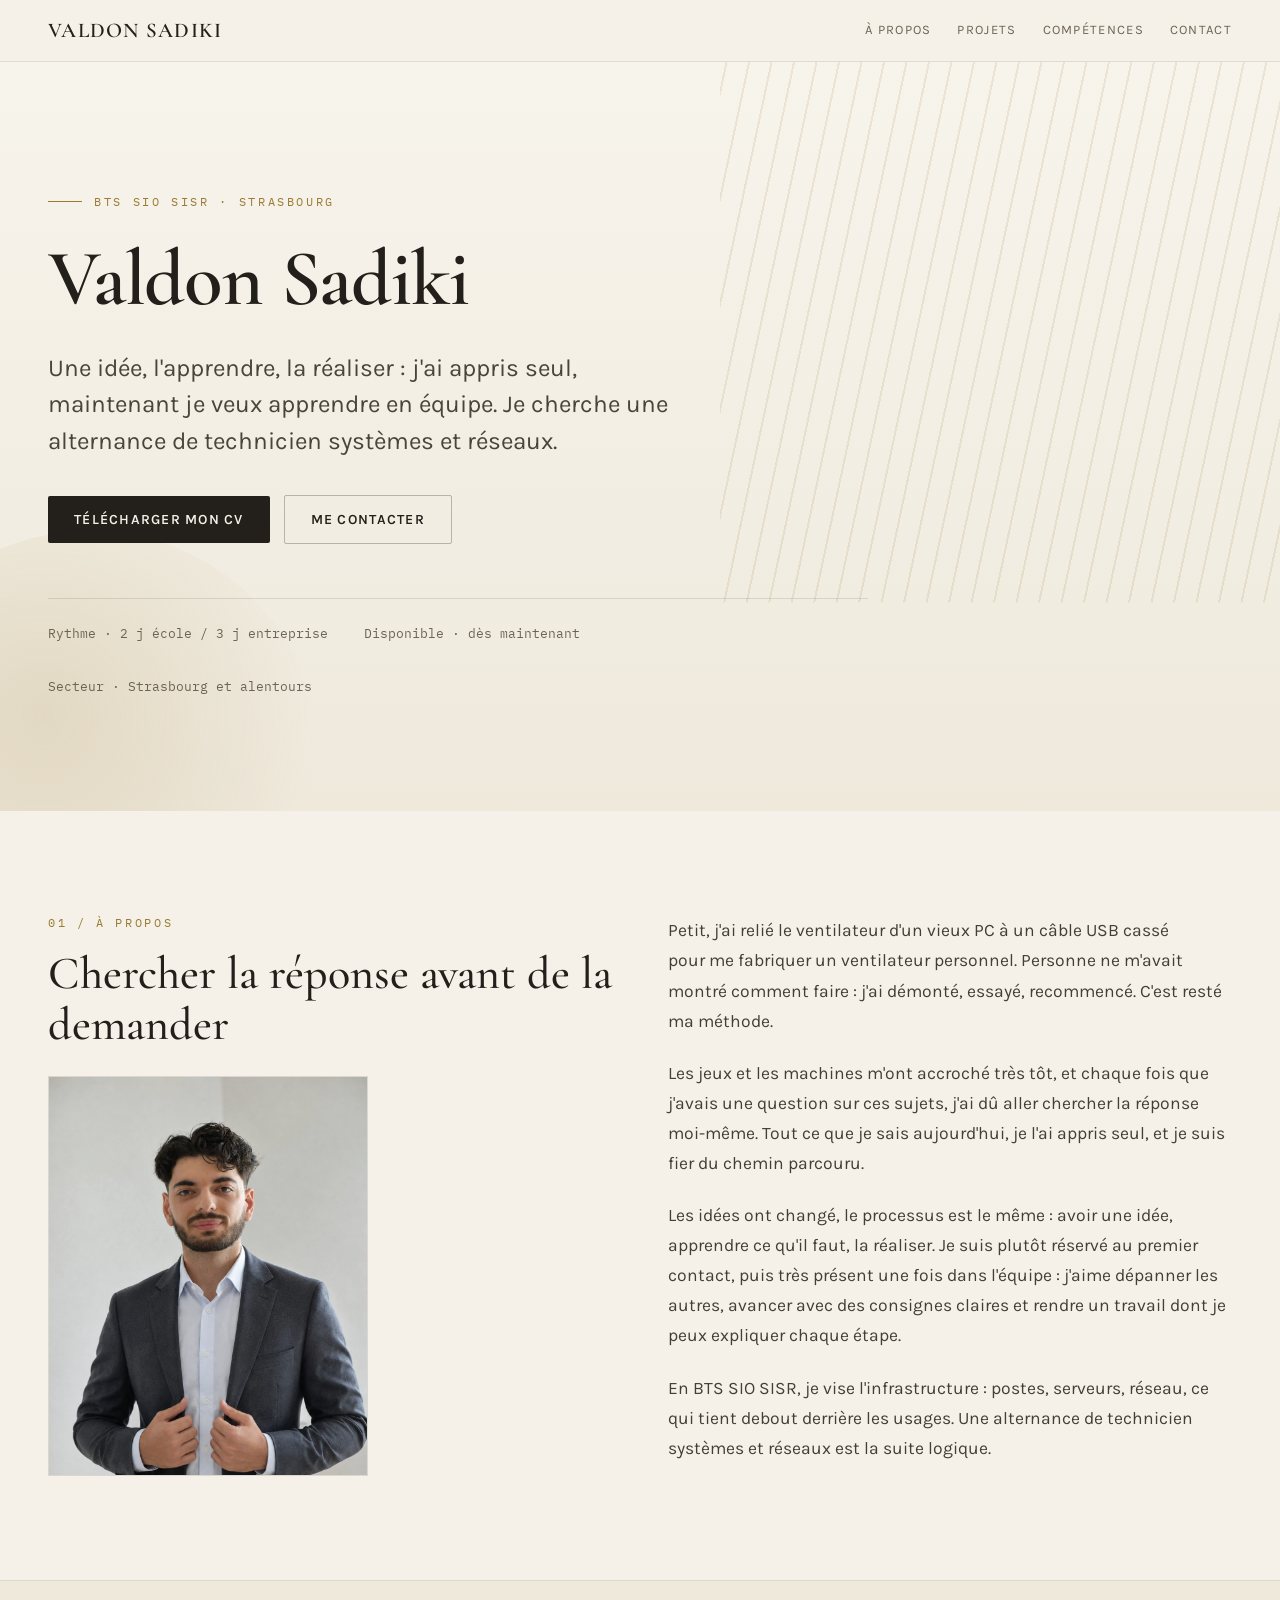
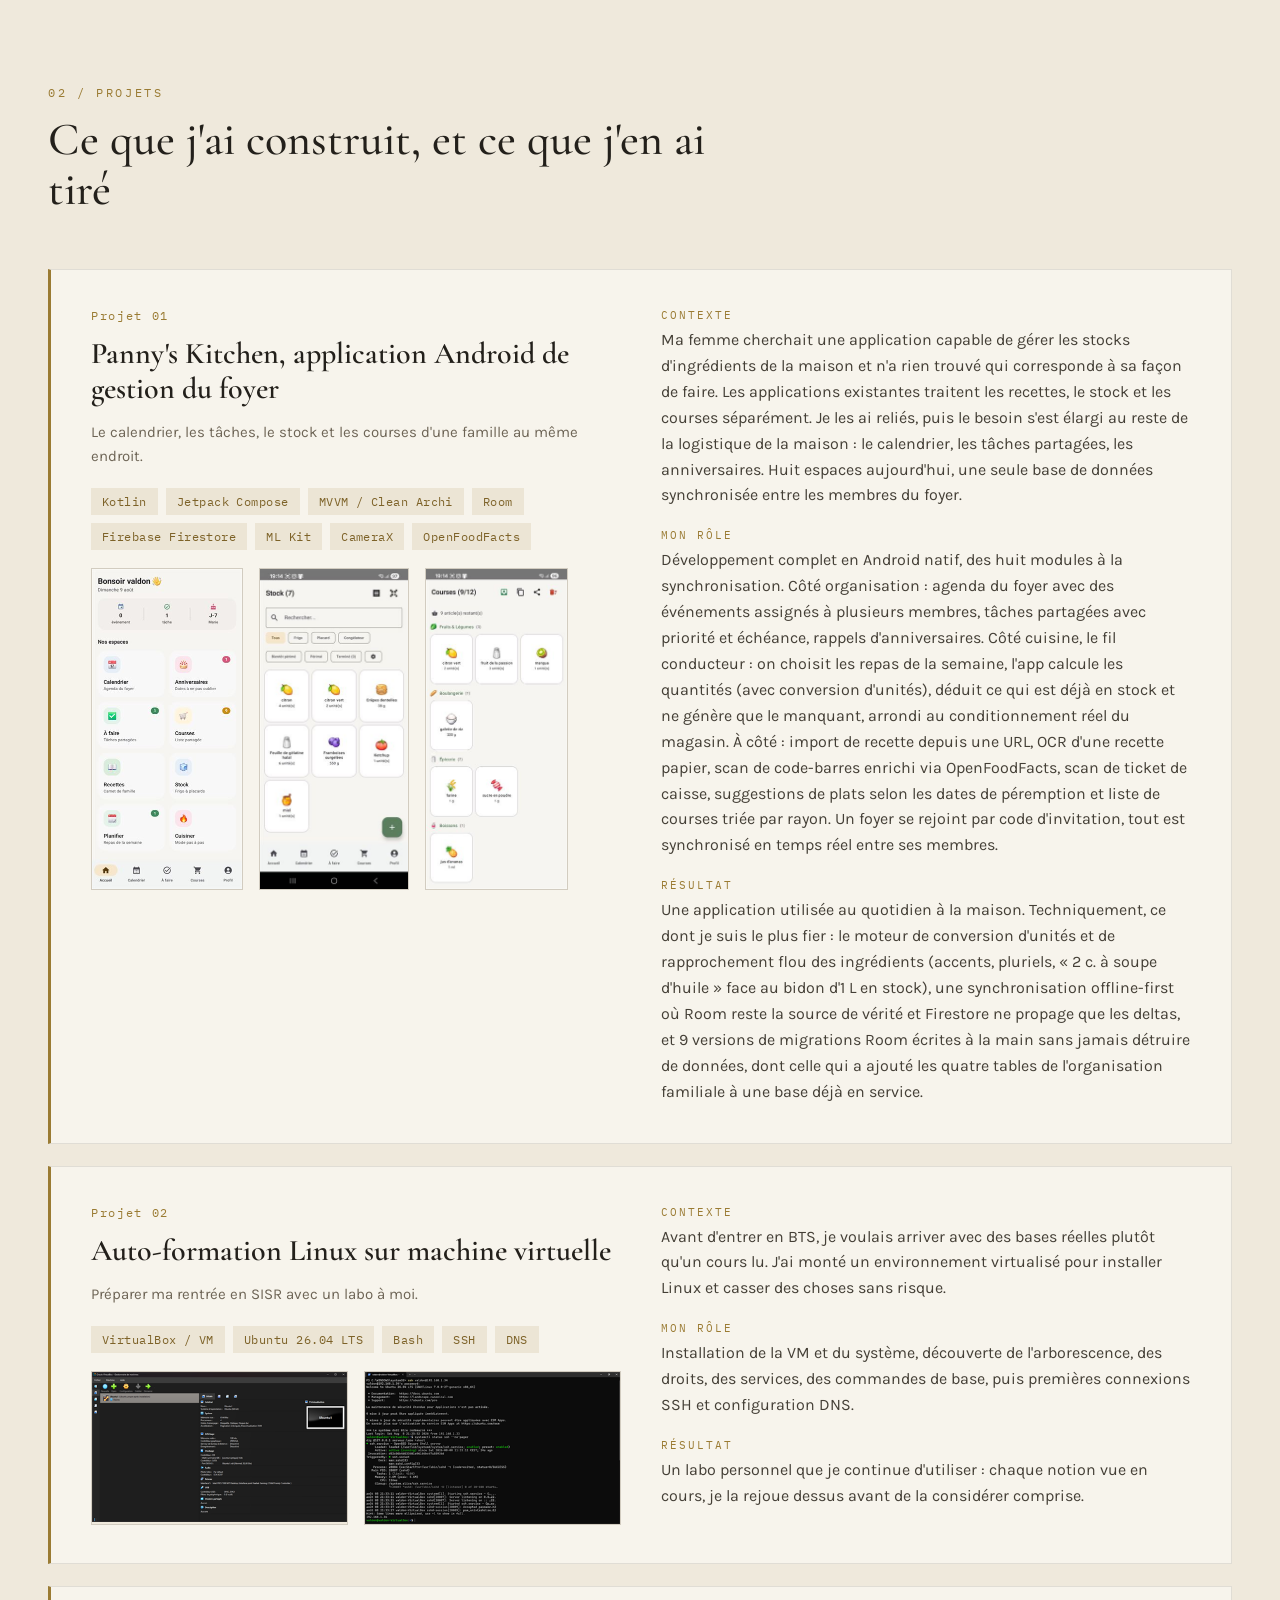
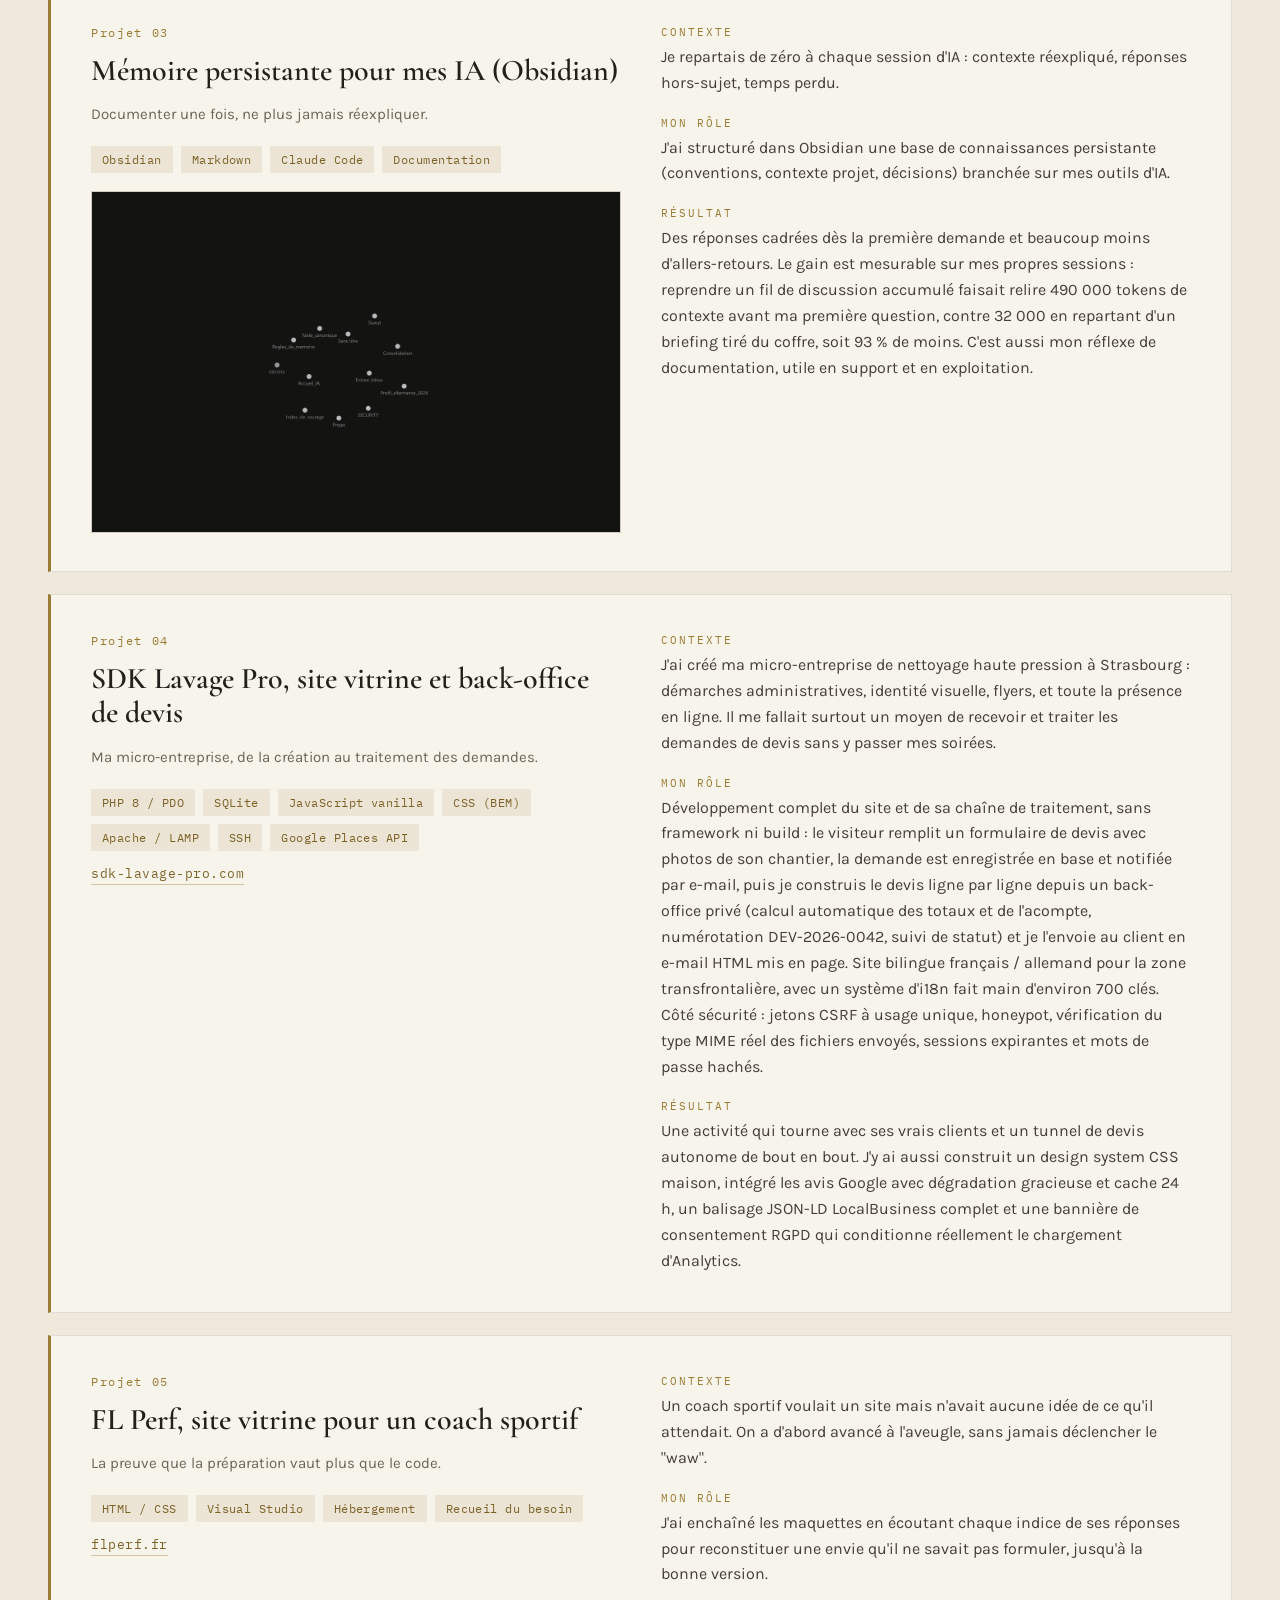
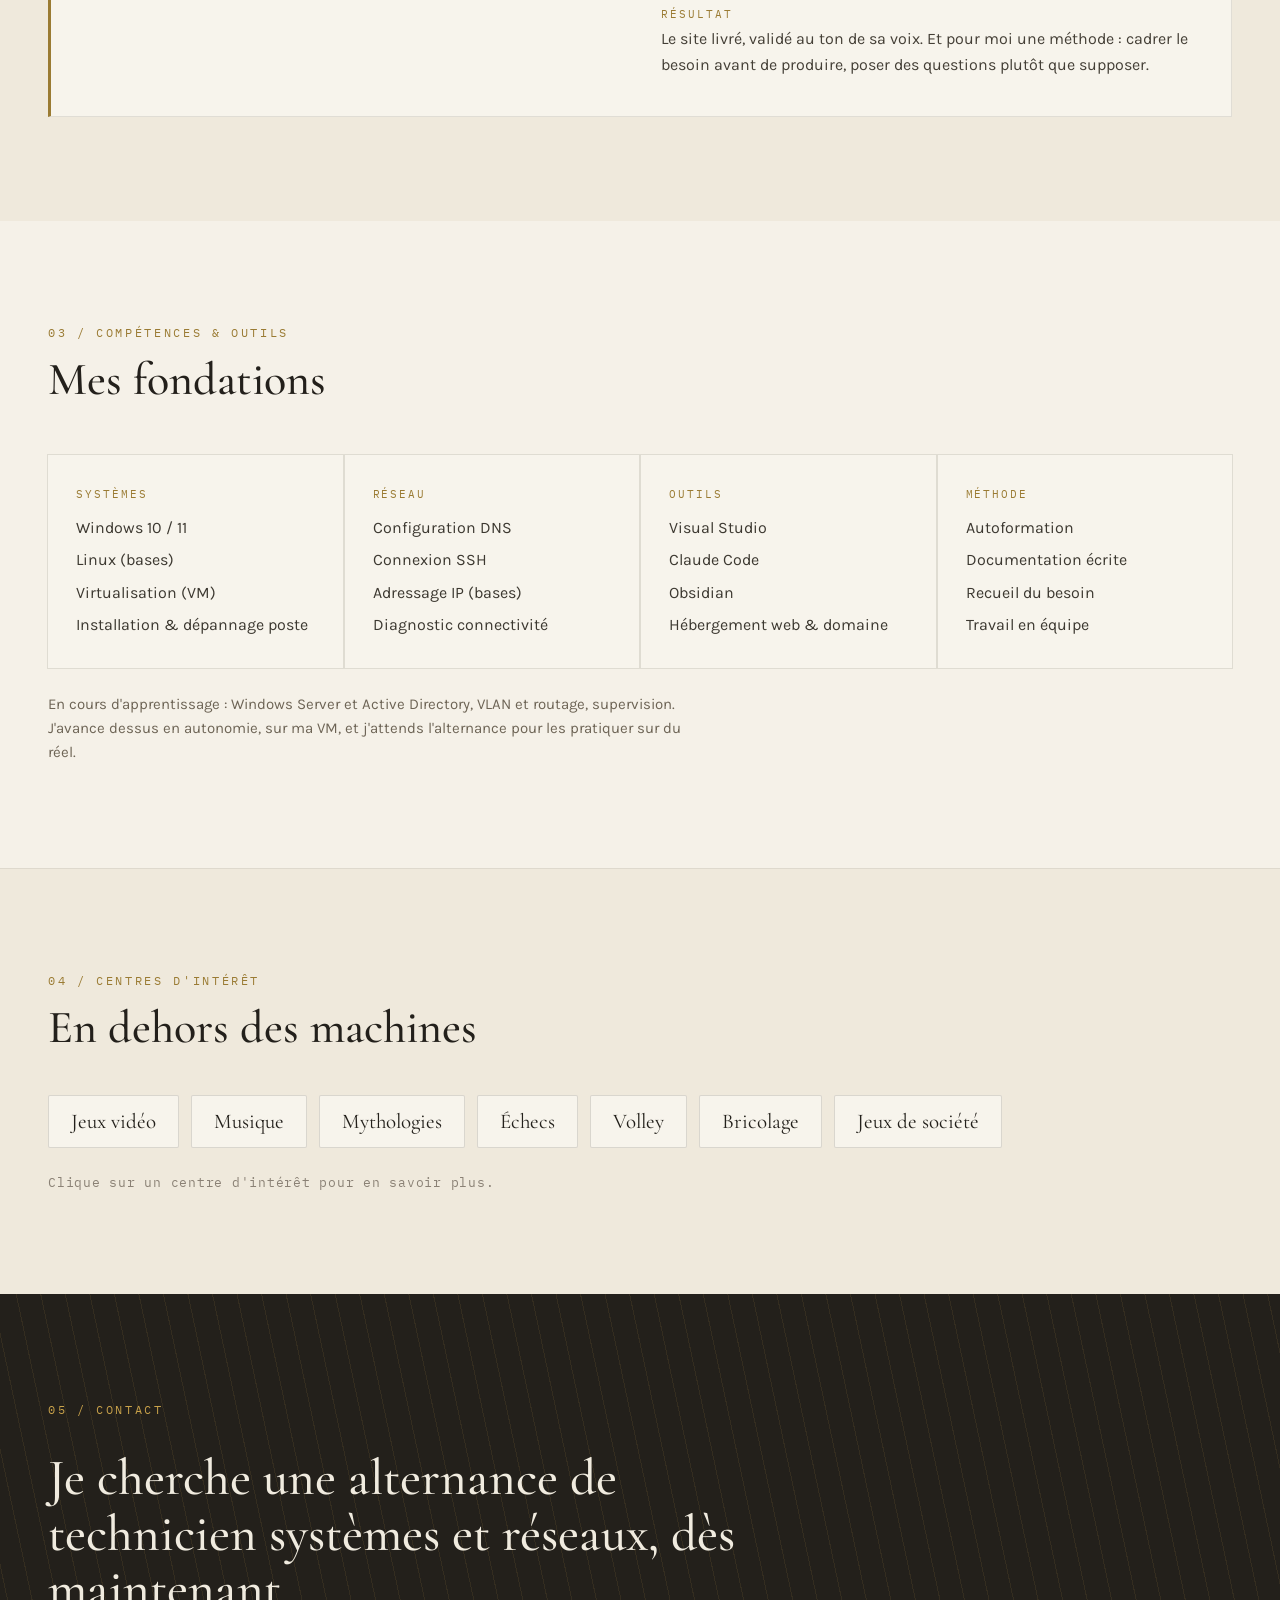
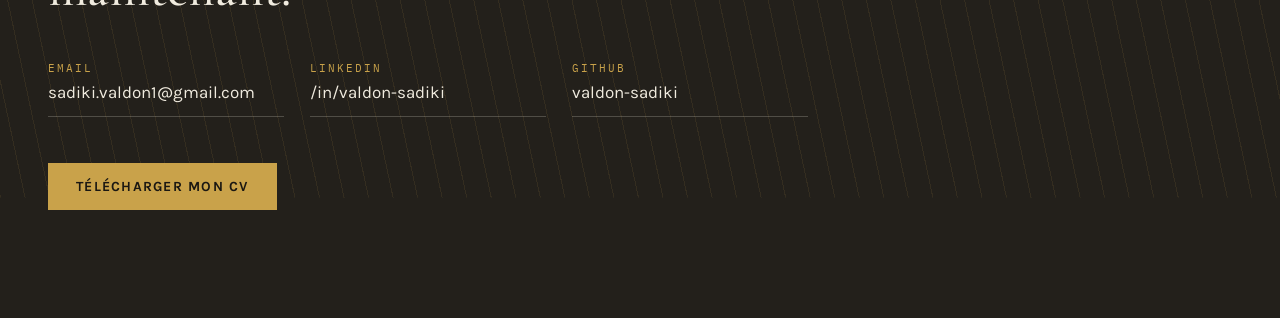
==== commit e5467471: "Remplace les captures du projet 01 par celles de la version 3 Panny s Kitchen n est plus un moteur d" ====
--- a/index.html
+++ b/index.html
@@ -71,8 +71,8 @@
       <article class="project" data-reveal>
         <div class="project__side">
           <span class="project__num">Projet 01</span>
-          <h3 class="project__title">Panny's Kitchen, application Android de gestion culinaire</h3>
-          <p class="project__kicker">Recettes, stock réel et liste de courses enfin reliés.</p>
+          <h3 class="project__title">Panny's Kitchen, application Android de gestion du foyer</h3>
+          <p class="project__kicker">Le calendrier, les tâches, le stock et les courses d'une famille au même endroit.</p>
           <div class="project__tools">
             <span class="tag">Kotlin</span>
             <span class="tag">Jetpack Compose</span>
@@ -84,29 +84,29 @@
             <span class="tag">OpenFoodFacts</span>
           </div>
           <div class="project__shots">
-            <a class="shot" href="media/pannys-recettes.jpg" data-lightbox>
-              <img src="media/pannys-recettes-thumb.jpg" alt="Écran Recettes de Panny's Kitchen : barre de recherche, filtres par catégorie et par régime alimentaire, et une recette affichant ses portions, son nombre d'ingrédients, son temps de préparation et ses ingrédients manquants" width="300" height="650" loading="lazy">
+            <a class="shot" href="media/pannys-accueil.jpg" data-lightbox>
+              <img src="media/pannys-accueil-thumb.jpg" alt="Accueil de Panny's Kitchen : le résumé du jour du foyer (événements, tâches en attente, prochain anniversaire) puis la grille des huit espaces avec leurs compteurs, de Calendrier et Anniversaires à Recettes, Stock, Planifier et Cuisiner" width="300" height="639" loading="lazy">
             </a>
             <a class="shot" href="media/pannys-stock.jpg" data-lightbox>
               <img src="media/pannys-stock-thumb.jpg" alt="Écran Stock de Panny's Kitchen : les produits du foyer en grille, chacun avec son emoji et sa quantité, et des filtres par emplacement et par date de péremption" width="300" height="650" loading="lazy">
             </a>
-            <a class="shot" href="media/pannys-cuisiner.jpg" data-lightbox>
-              <img src="media/pannys-cuisiner-thumb.jpg" alt="Écran Aux fourneaux de Panny's Kitchen : une recette sélectionnée, un réglage du nombre de portions, et la liste des ingrédients manquants calculée à partir du stock" width="300" height="650" loading="lazy">
-            </a>
-          </div>
-        </div>
-        <div class="project__body">
-          <div class="field">
-            <span class="field__label">Contexte</span>
-            <p class="field__text">Ma femme cherchait une application capable de gérer les stocks d'ingrédients de la maison et n'a rien trouvé qui corresponde à sa façon de faire. Les applications existantes traitent les recettes, le stock et les courses séparément. Je les ai reliés.</p>
-          </div>
-          <div class="field">
-            <span class="field__label">Mon rôle</span>
-            <p class="field__text">Développement complet en Android natif. On choisit les repas à cuisiner, l'app calcule les quantités (avec conversion d'unités), déduit ce qui est déjà en stock et ne génère que le manquant, arrondi au conditionnement réel du magasin. À côté : import de recette depuis une URL, OCR d'une recette papier, scan de code-barres enrichi via OpenFoodFacts, scan de ticket de caisse, suggestions de plats selon les dates de péremption, planning de repas et liste de courses triée par rayon. Un foyer se rejoint par code d'invitation, tout est synchronisé en temps réel entre ses membres.</p>
-          </div>
-          <div class="field">
-            <span class="field__label">Résultat</span>
-            <p class="field__text">Une application utilisée au quotidien à la maison. Techniquement, ce dont je suis le plus fier : le moteur de conversion d'unités et de rapprochement flou des ingrédients (accents, pluriels, « 2 c. à soupe d'huile » face au bidon d'1 L en stock), une synchronisation offline-first où Room reste la source de vérité et Firestore ne propage que les deltas, et 9 versions de migrations Room écrites à la main sans jamais détruire de données.</p>
+            <a class="shot" href="media/pannys-courses.jpg" data-lightbox>
+              <img src="media/pannys-courses-thumb.jpg" alt="Écran Courses de Panny's Kitchen : la liste partagée triée par rayon de magasin (Fruits et légumes, Boulangerie, Épicerie, Boissons), chaque article portant son emoji et la quantité à acheter" width="300" height="681" loading="lazy">
+            </a>
+          </div>
+        </div>
+        <div class="project__body">
+          <div class="field">
+            <span class="field__label">Contexte</span>
+            <p class="field__text">Ma femme cherchait une application capable de gérer les stocks d'ingrédients de la maison et n'a rien trouvé qui corresponde à sa façon de faire. Les applications existantes traitent les recettes, le stock et les courses séparément. Je les ai reliés, puis le besoin s'est élargi au reste de la logistique de la maison : le calendrier, les tâches partagées, les anniversaires. Huit espaces aujourd'hui, une seule base de données synchronisée entre les membres du foyer.</p>
+          </div>
+          <div class="field">
+            <span class="field__label">Mon rôle</span>
+            <p class="field__text">Développement complet en Android natif, des huit modules à la synchronisation. Côté organisation : agenda du foyer avec des événements assignés à plusieurs membres, tâches partagées avec priorité et échéance, rappels d'anniversaires. Côté cuisine, le fil conducteur : on choisit les repas de la semaine, l'app calcule les quantités (avec conversion d'unités), déduit ce qui est déjà en stock et ne génère que le manquant, arrondi au conditionnement réel du magasin. À côté : import de recette depuis une URL, OCR d'une recette papier, scan de code-barres enrichi via OpenFoodFacts, scan de ticket de caisse, suggestions de plats selon les dates de péremption et liste de courses triée par rayon. Un foyer se rejoint par code d'invitation, tout est synchronisé en temps réel entre ses membres.</p>
+          </div>
+          <div class="field">
+            <span class="field__label">Résultat</span>
+            <p class="field__text">Une application utilisée au quotidien à la maison. Techniquement, ce dont je suis le plus fier : le moteur de conversion d'unités et de rapprochement flou des ingrédients (accents, pluriels, « 2 c. à soupe d'huile » face au bidon d'1 L en stock), une synchronisation offline-first où Room reste la source de vérité et Firestore ne propage que les deltas, et 9 versions de migrations Room écrites à la main sans jamais détruire de données, dont celle qui a ajouté les quatre tables de l'organisation familiale à une base déjà en service.</p>
           </div>
         </div>
       </article>
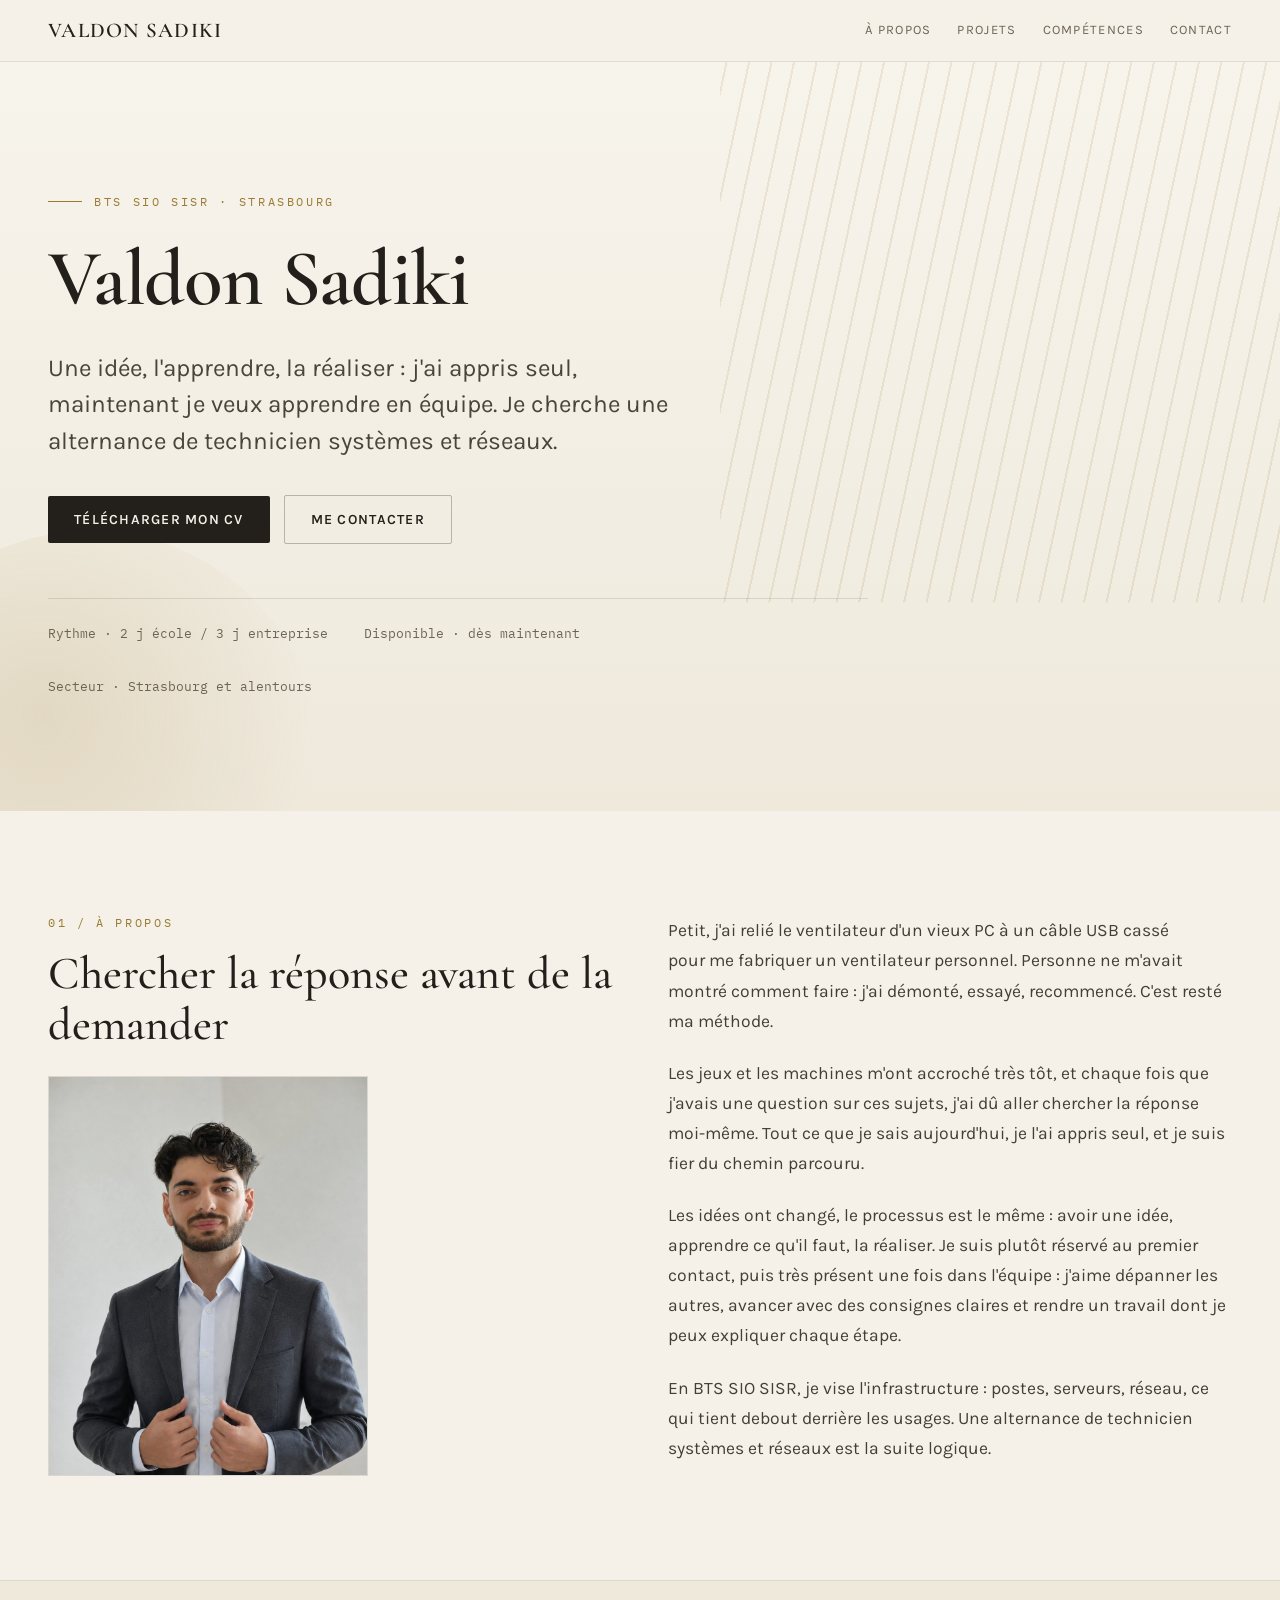
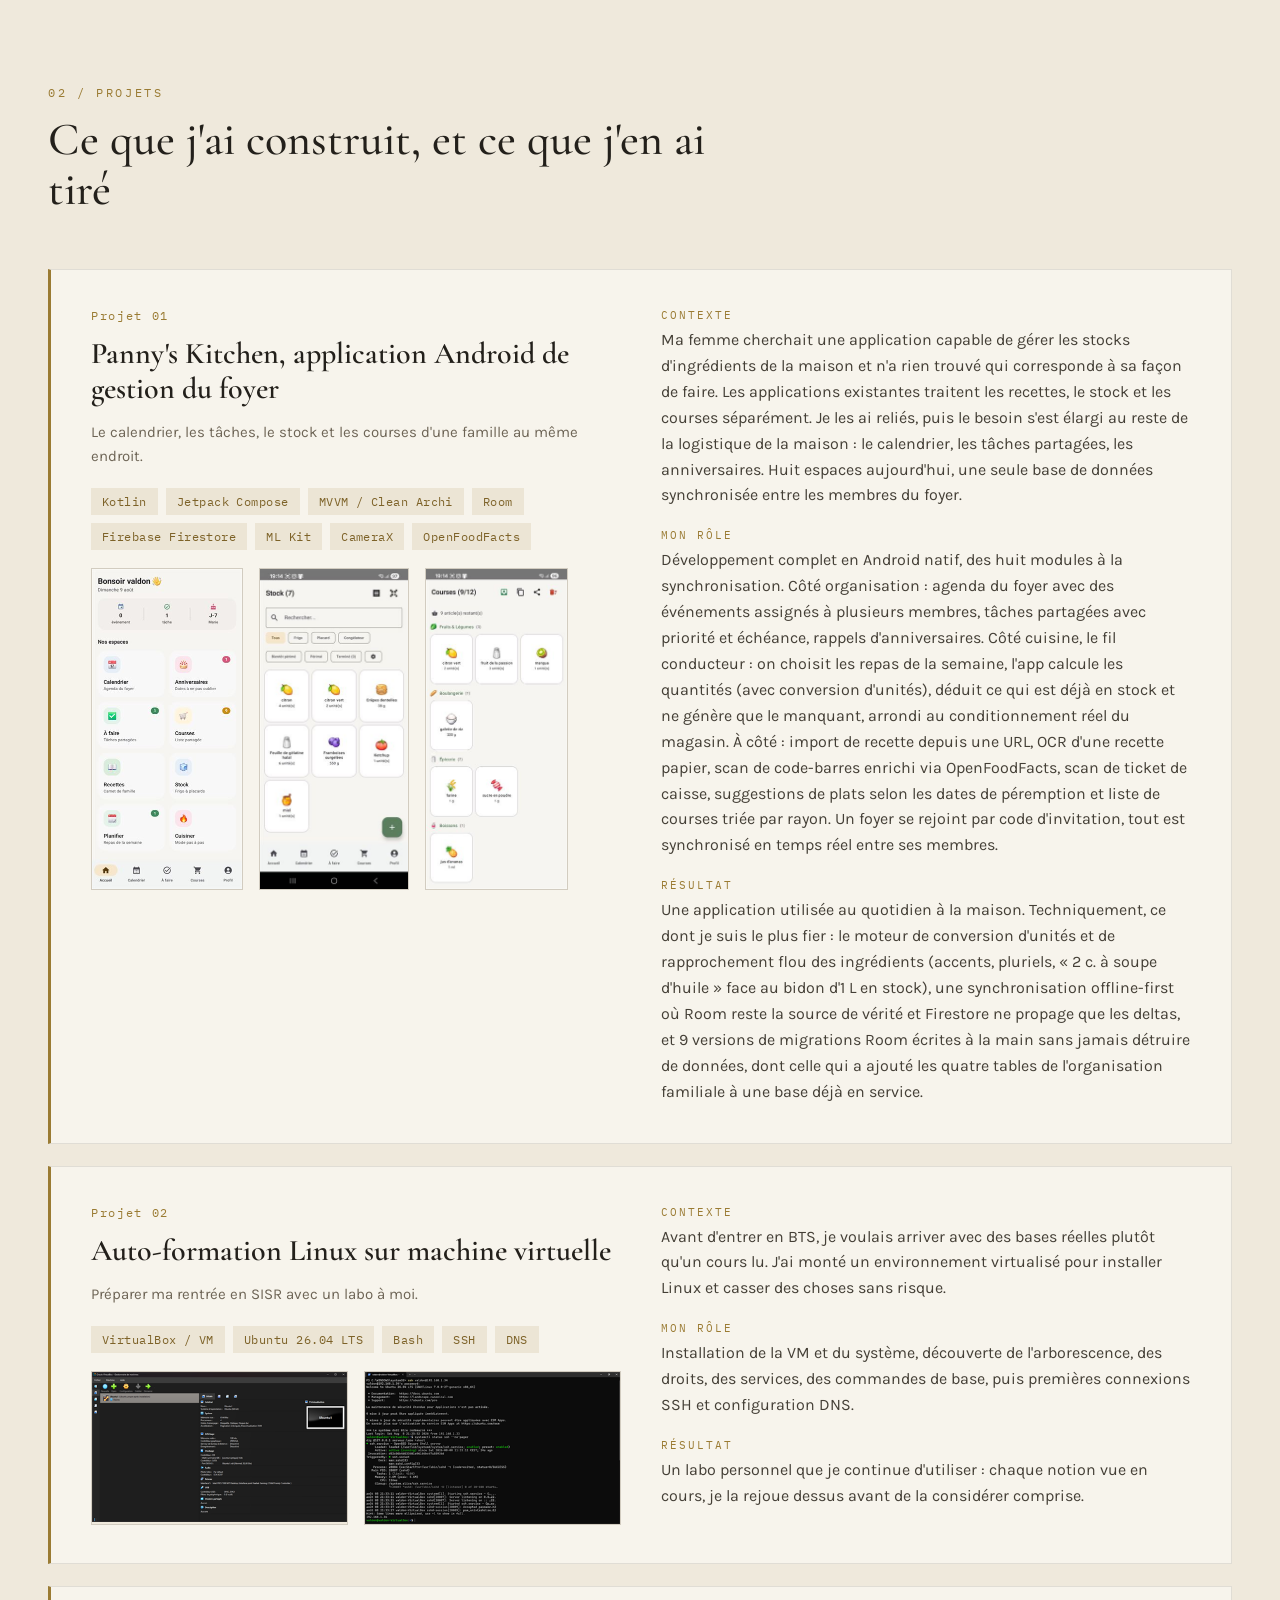
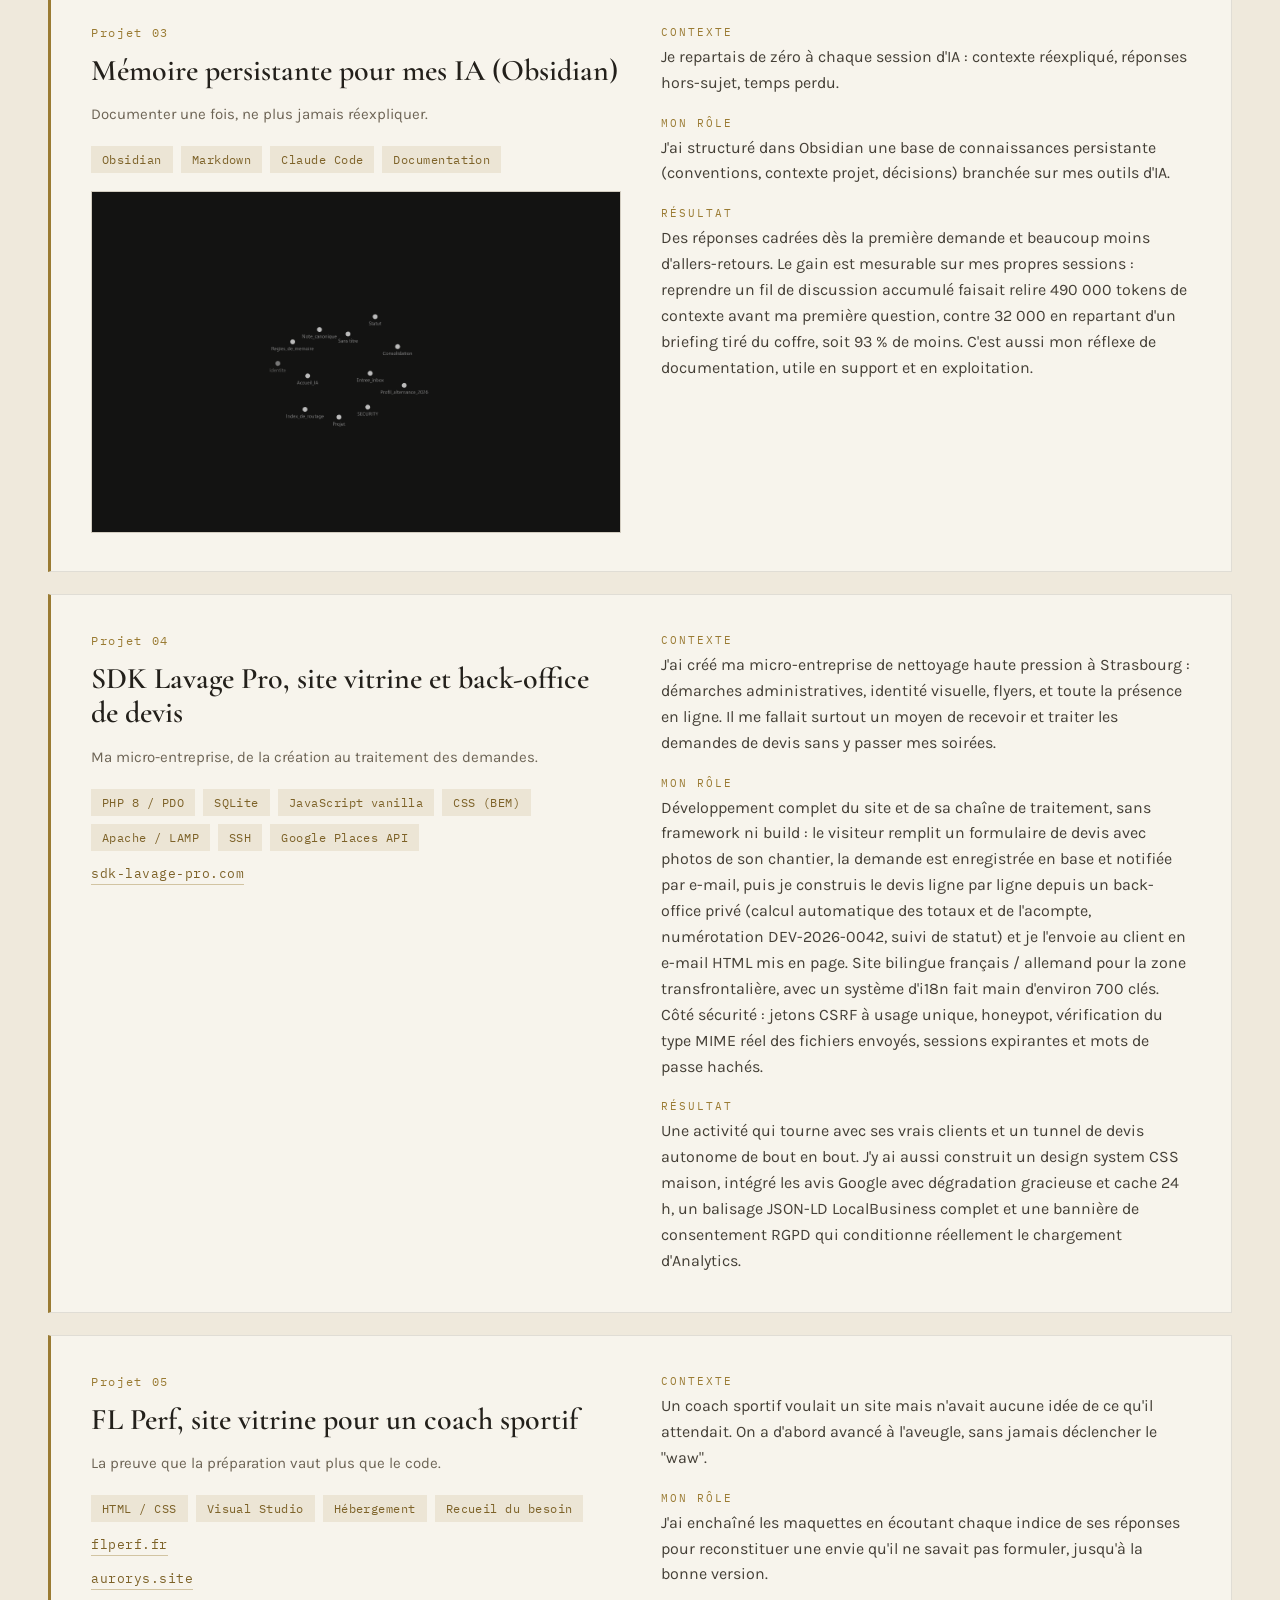
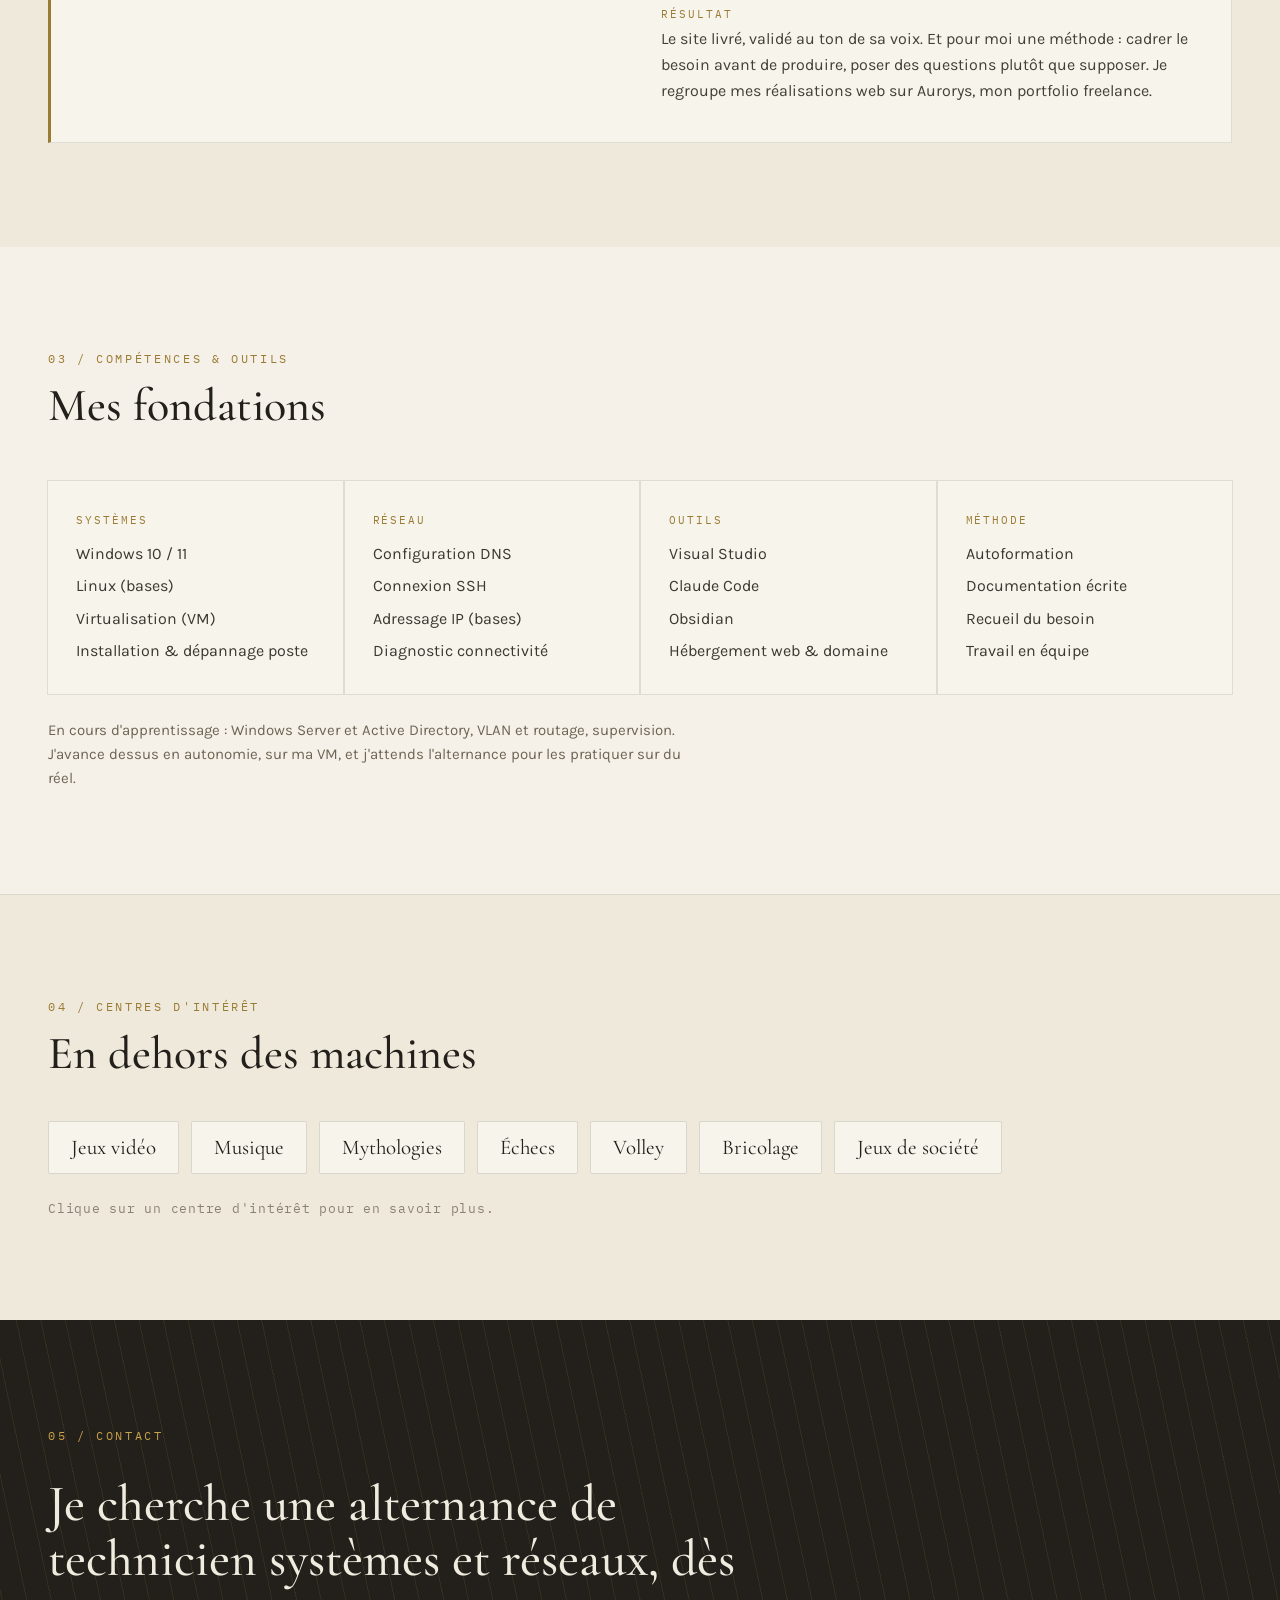
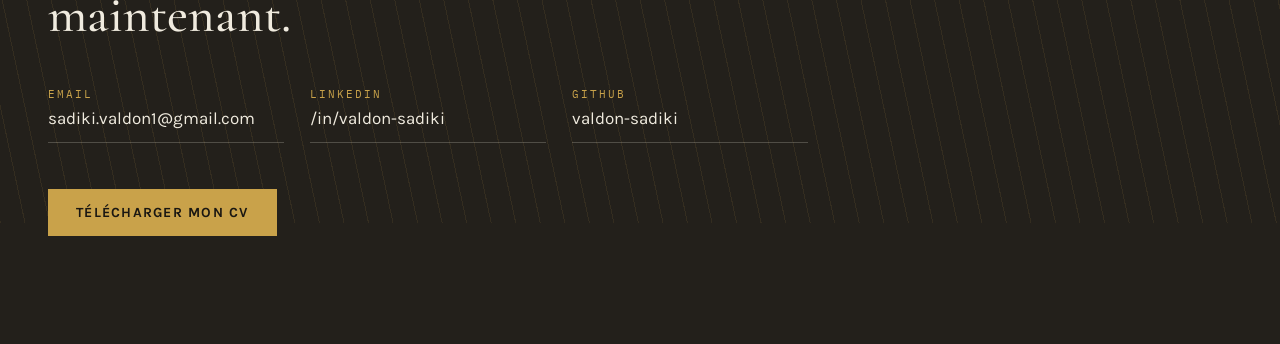
==== commit d835ccb4: "Nomme et lie Aurorys depuis le projet 05 sans lui donner de carte Aurorys est le portfolio freelance" ====
--- a/index.html
+++ b/index.html
@@ -225,6 +225,7 @@
             <span class="tag">Recueil du besoin</span>
           </div>
           <a class="project__link" href="https://flperf.fr/" target="_blank" rel="noopener">flperf.fr</a>
+          <a class="project__link" href="https://aurorys.site/" target="_blank" rel="noopener">aurorys.site</a>
         </div>
         <div class="project__body">
           <div class="field">
@@ -237,7 +238,7 @@
           </div>
           <div class="field">
             <span class="field__label">Résultat</span>
-            <p class="field__text">Le site livré, validé au ton de sa voix. Et pour moi une méthode : cadrer le besoin avant de produire, poser des questions plutôt que supposer.</p>
+            <p class="field__text">Le site livré, validé au ton de sa voix. Et pour moi une méthode : cadrer le besoin avant de produire, poser des questions plutôt que supposer. Je regroupe mes réalisations web sur Aurorys, mon portfolio freelance.</p>
           </div>
         </div>
       </article>
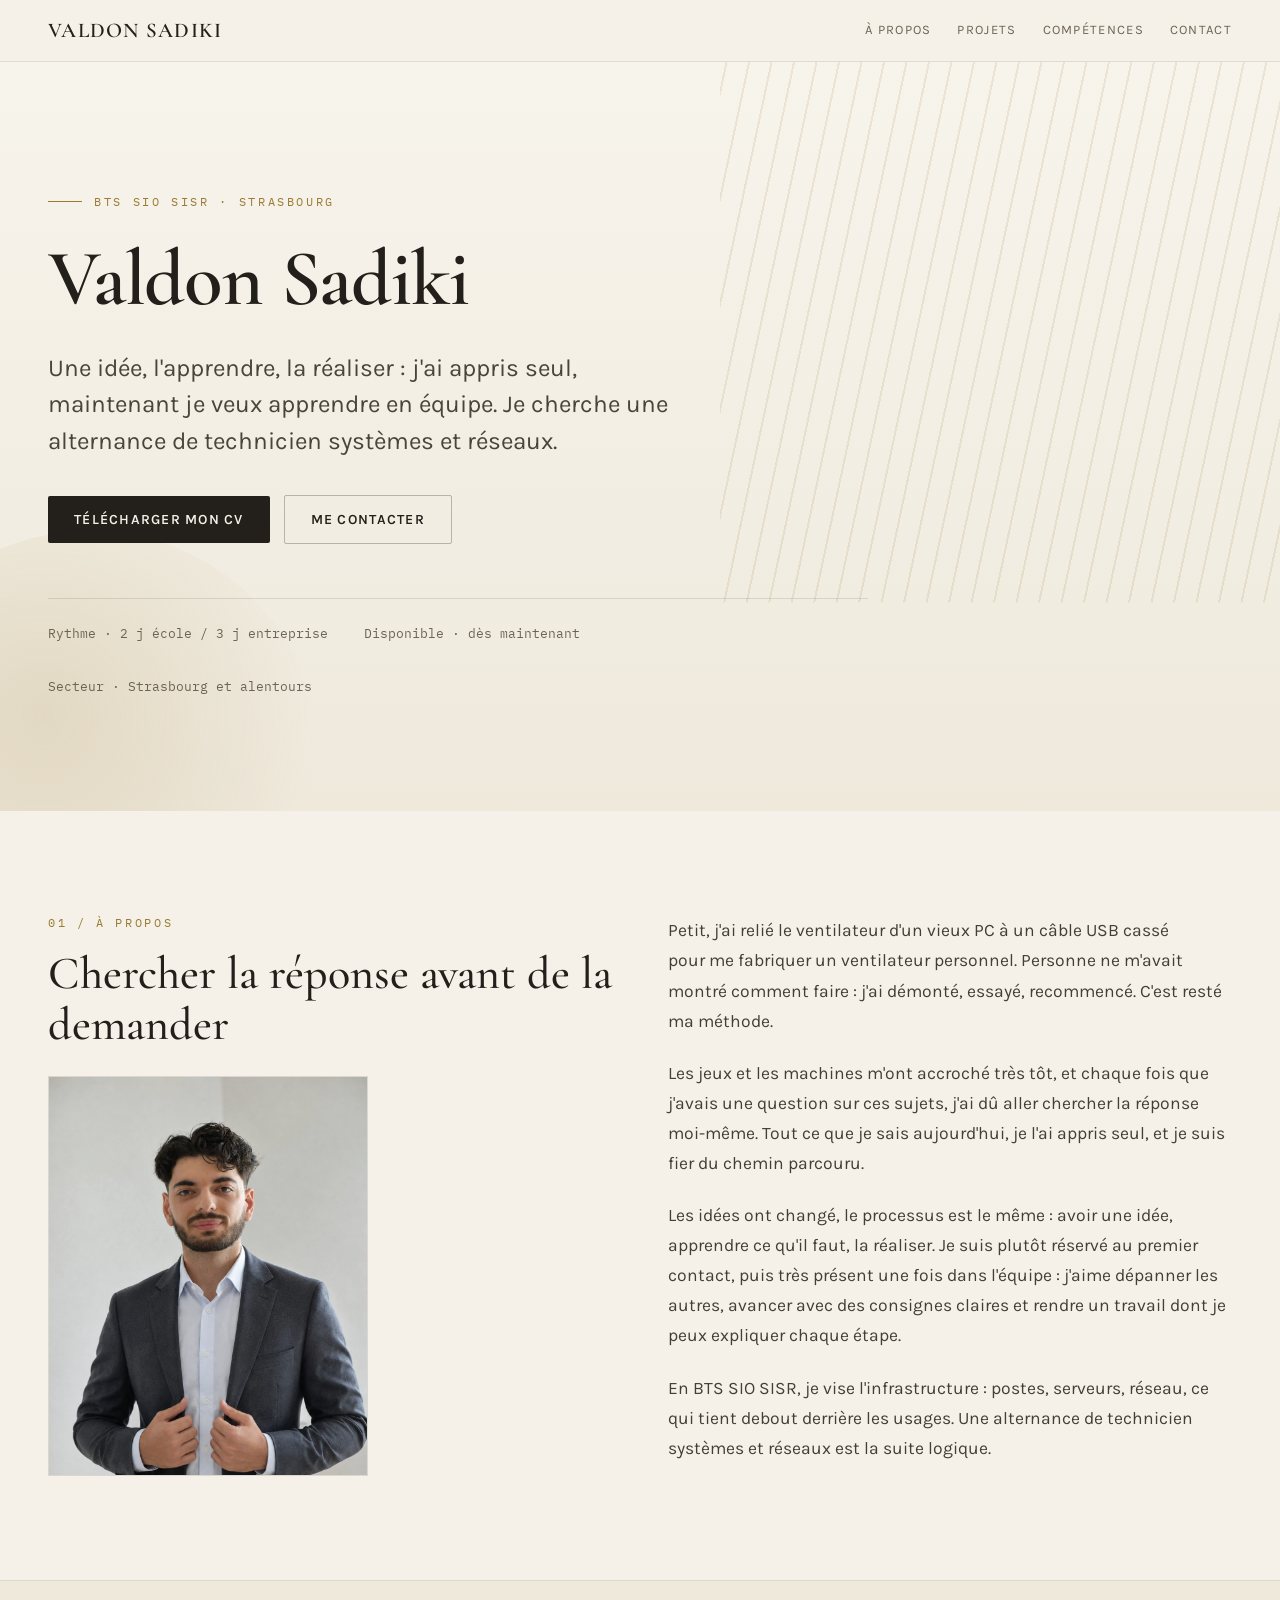
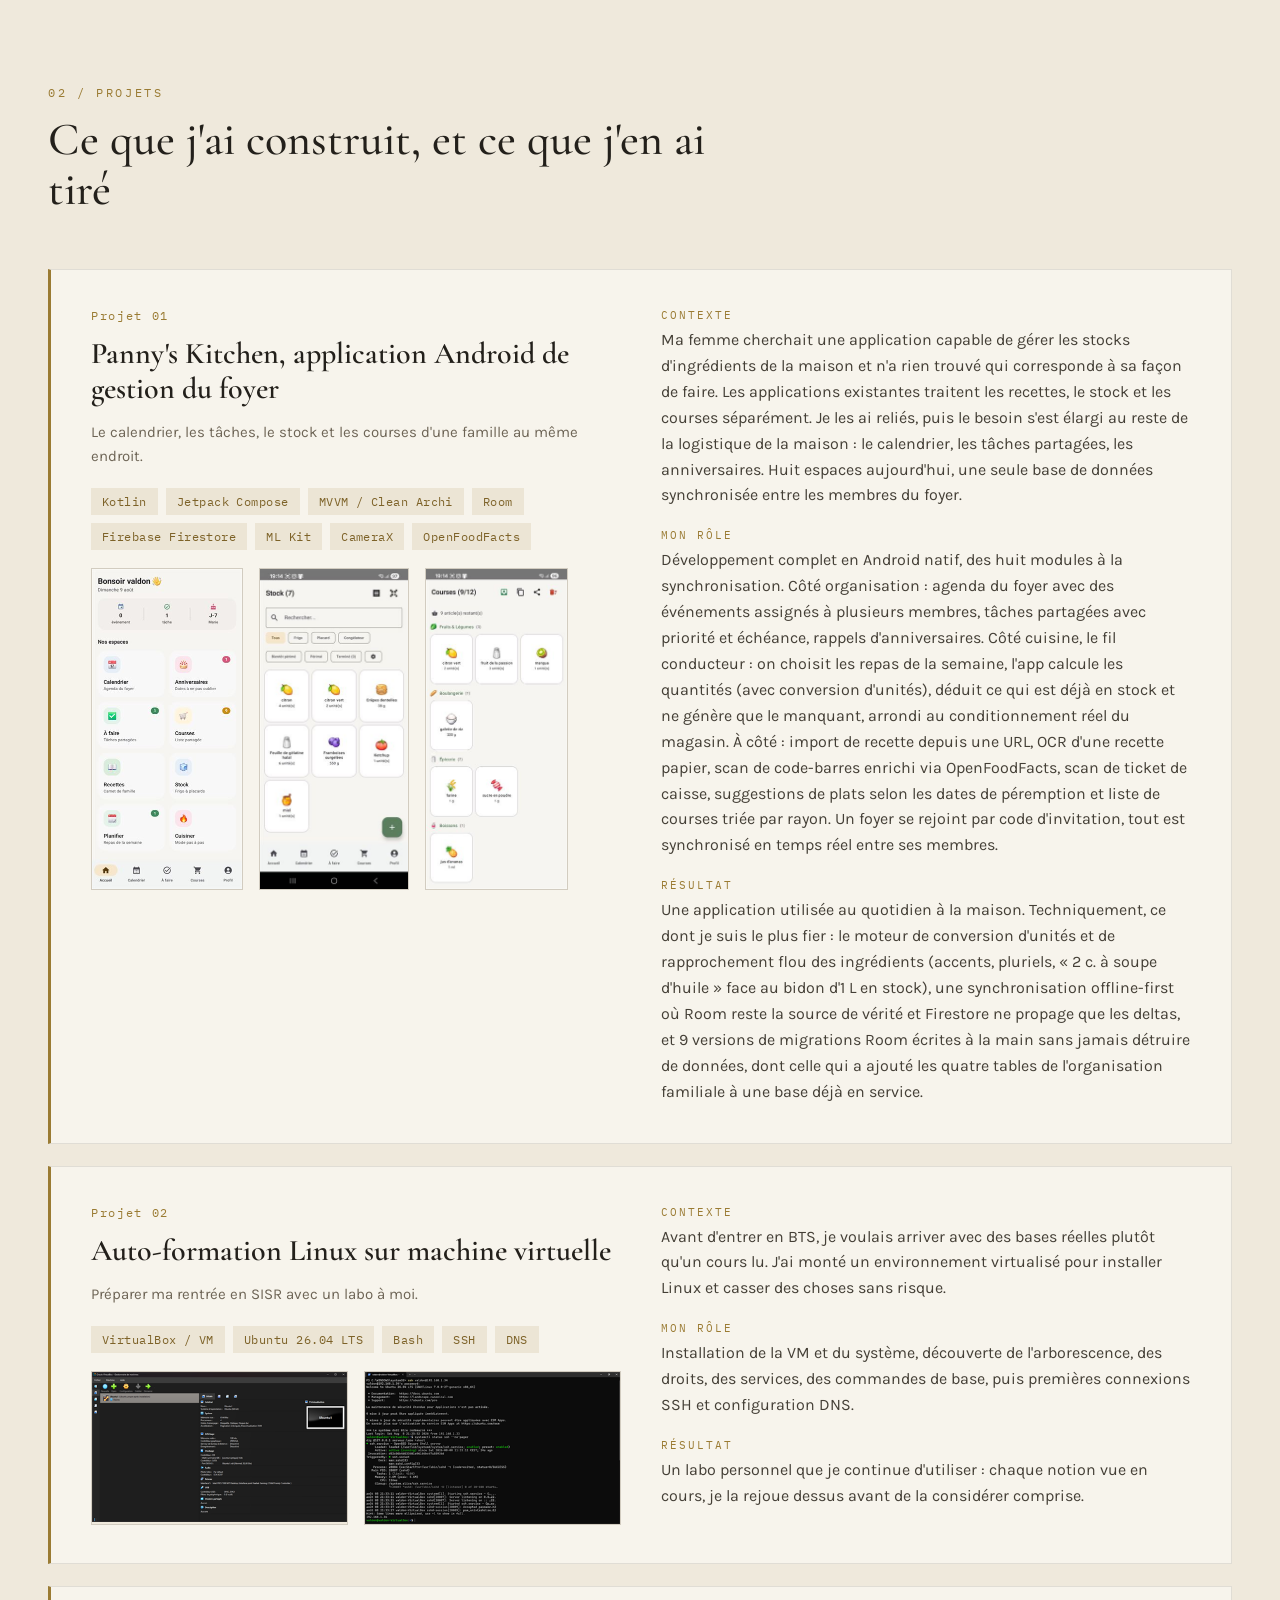
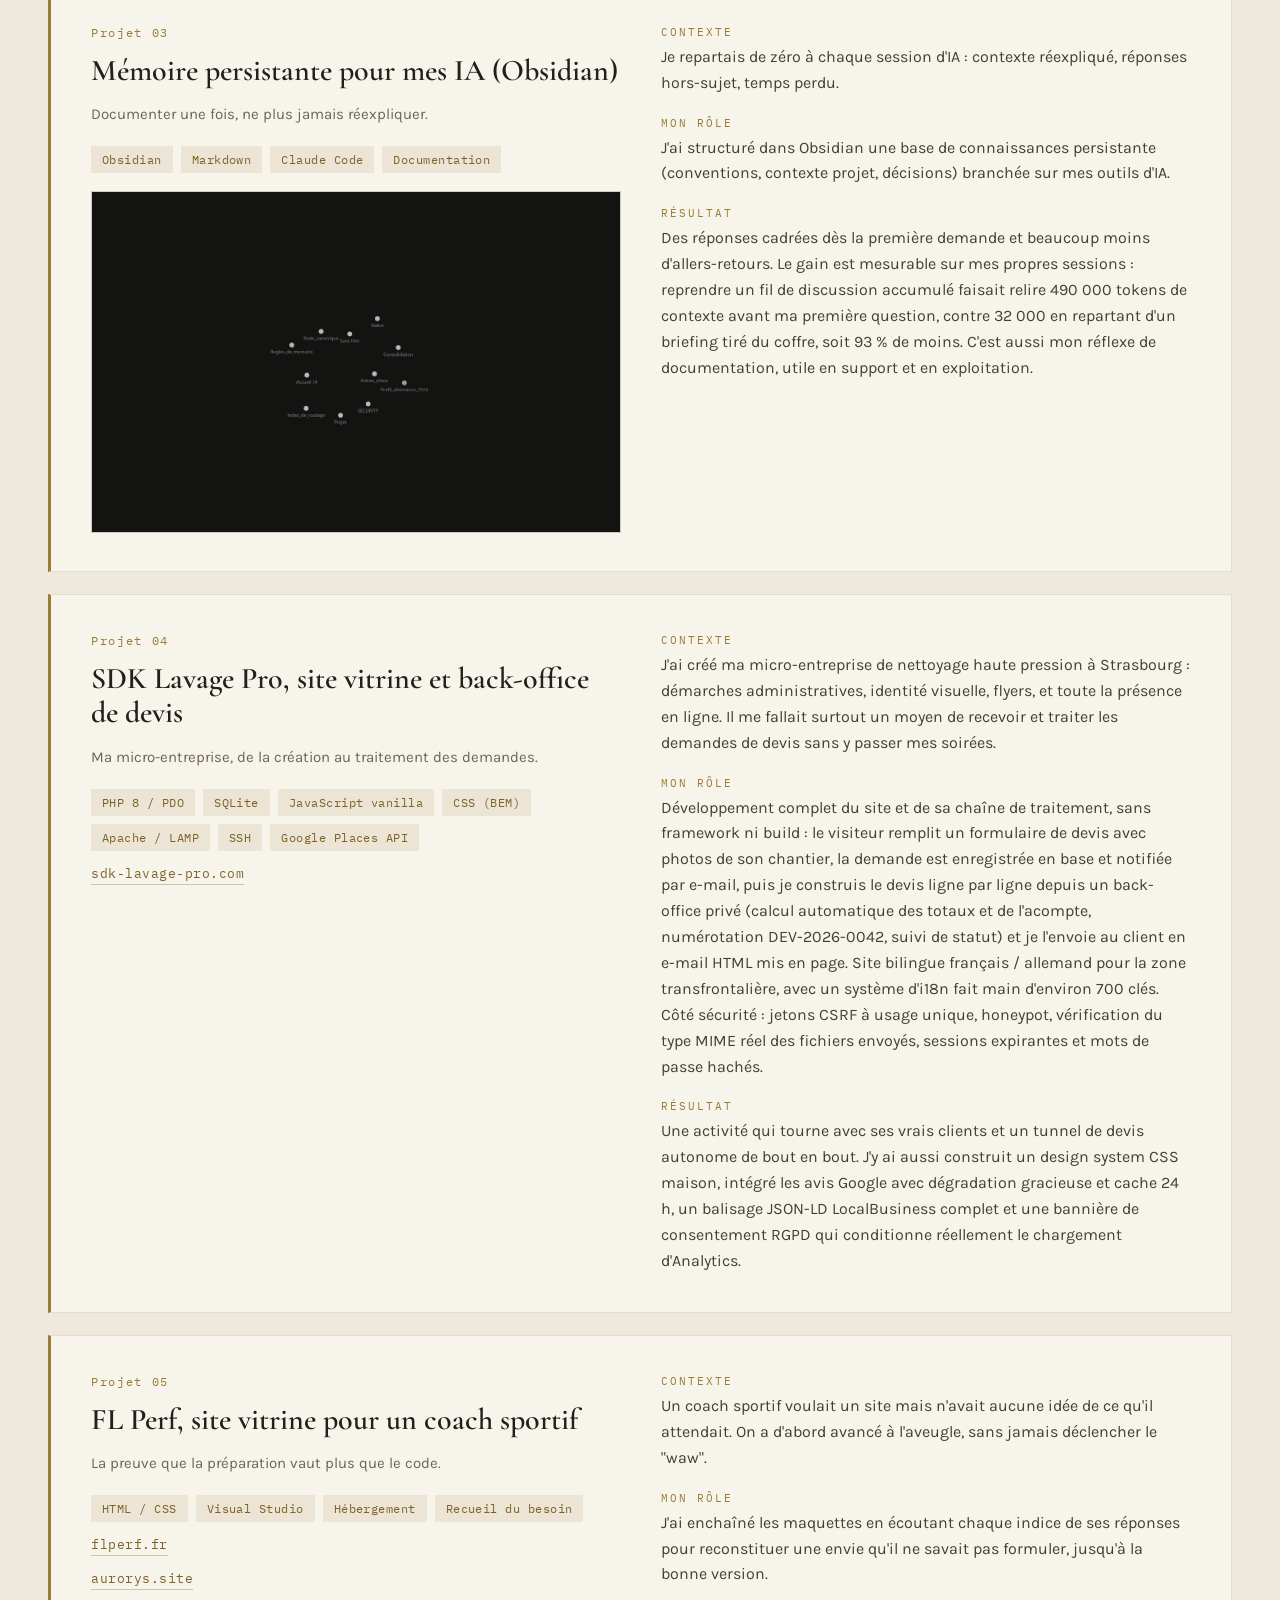
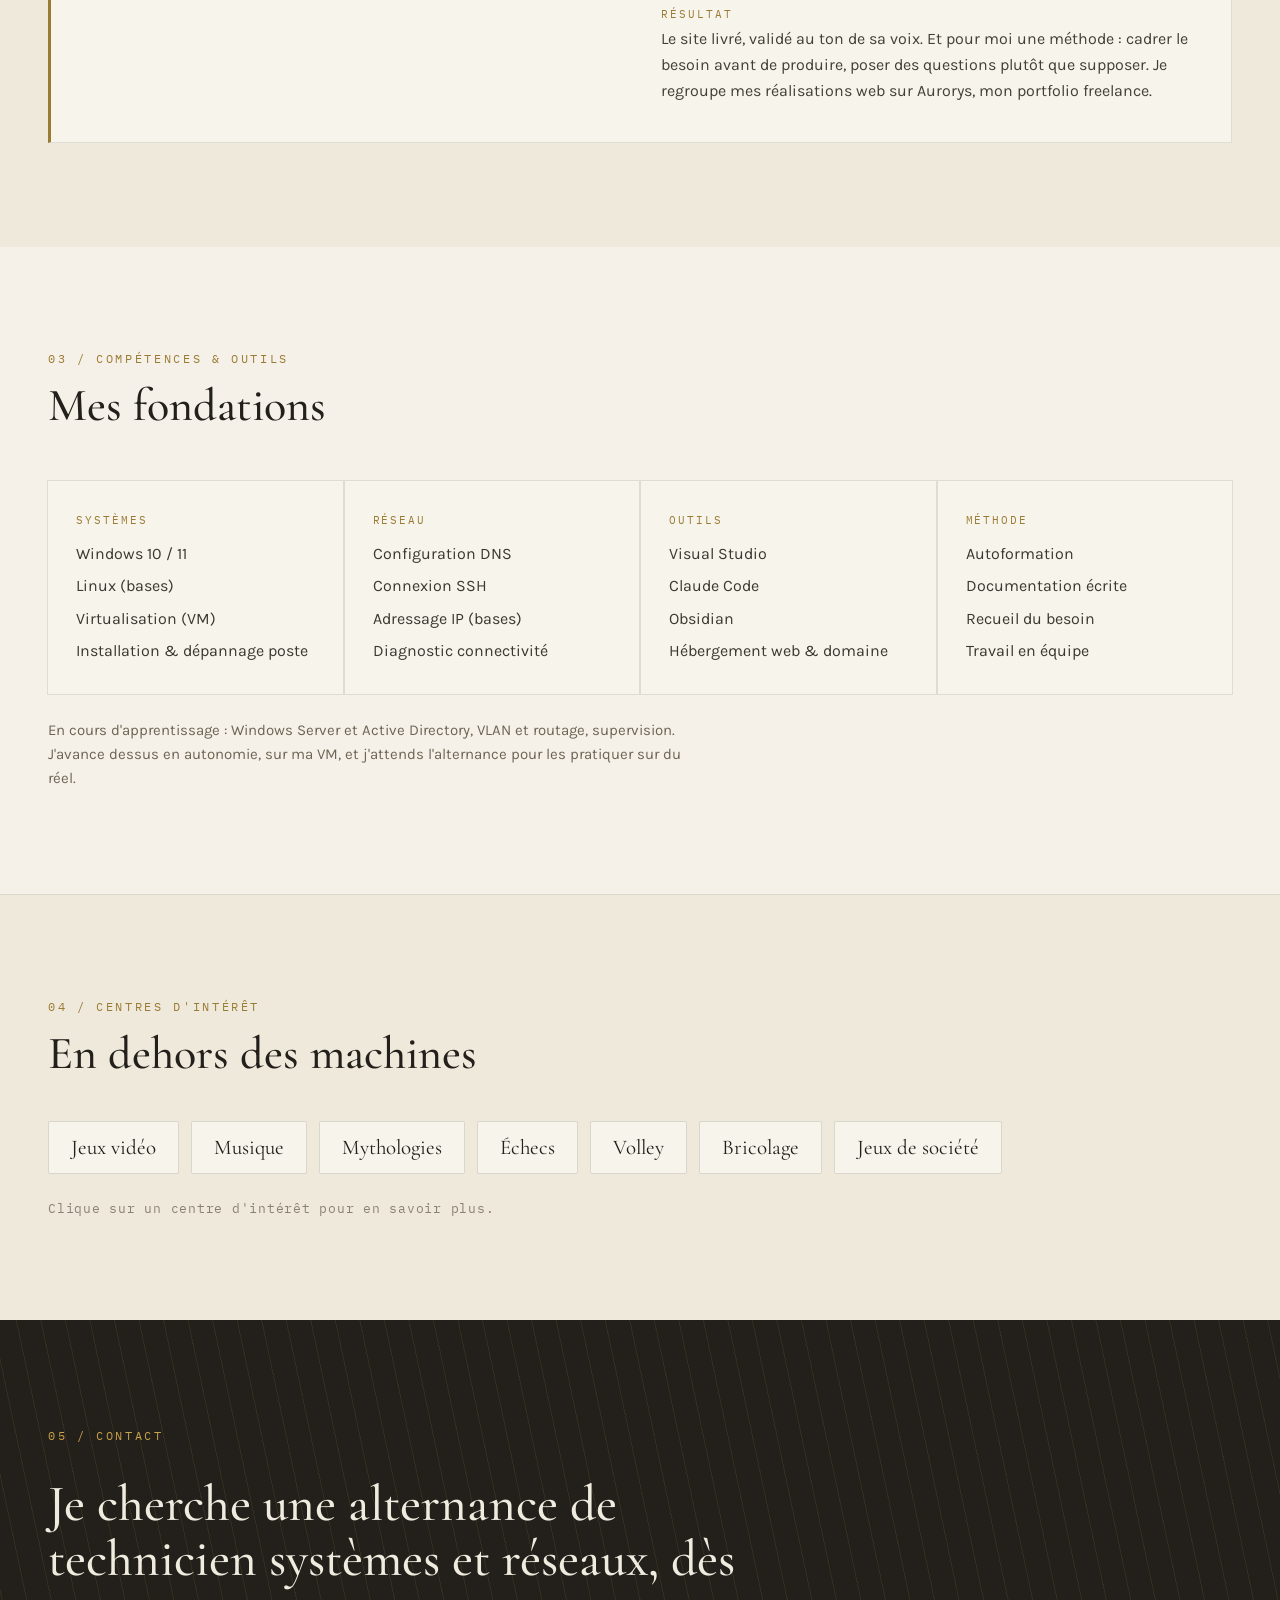
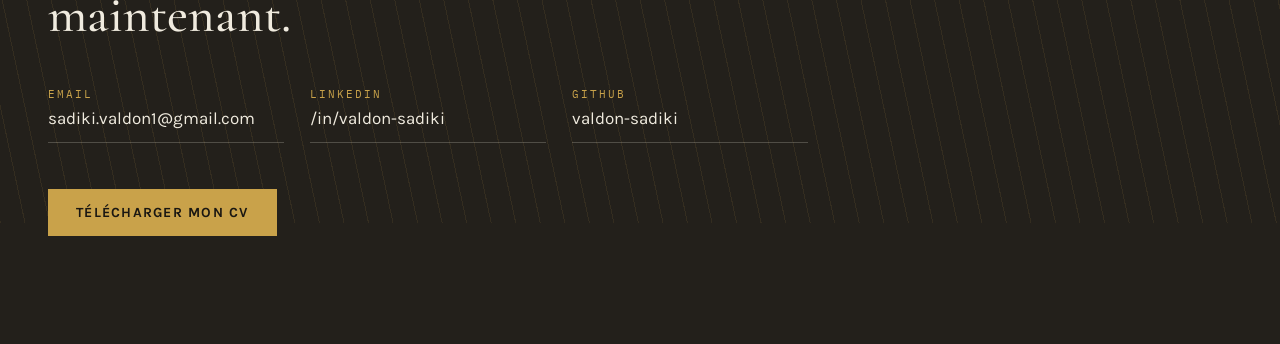
==== commit 339f4ace: "Remplace les liens mailto par la redaction Gmail Un lien mailto delegue au client mail associe au pr" ====
--- a/index.html
+++ b/index.html
@@ -35,7 +35,7 @@
       <p class="hero__lead" data-reveal>Une idée, l'apprendre, la réaliser : j'ai appris seul, maintenant je veux apprendre en équipe. Je cherche une alternance de technicien systèmes et réseaux.</p>
       <div class="hero__actions" data-reveal>
         <a class="btn btn--solid" href="media/cv.pdf" download="CV_Valdon_Sadiki_alternance_SISR.pdf">Télécharger mon CV</a>
-        <a class="btn btn--outline" href="mailto:sadiki.valdon1@gmail.com">Me contacter</a>
+        <a class="btn btn--outline" href="https://mail.google.com/mail/?view=cm&amp;fs=1&amp;to=sadiki.valdon1@gmail.com&amp;su=Alternance%20technicien%20syst%C3%A8mes%20et%20r%C3%A9seaux" target="_blank" rel="noopener">Me contacter</a>
       </div>
       <p class="hero__meta" data-reveal>
         <span class="hero__meta-item">Rythme · 2 j école / 3 j entreprise</span>
@@ -351,7 +351,7 @@
       <p class="section__eyebrow contact__eyebrow" data-reveal>05 / Contact</p>
       <h2 class="section__title contact__title" data-reveal>Je cherche une alternance de technicien systèmes et réseaux, dès maintenant.</h2>
       <div class="contact__links" data-reveal>
-        <a class="contact-link" href="mailto:sadiki.valdon1@gmail.com">
+        <a class="contact-link" href="https://mail.google.com/mail/?view=cm&amp;fs=1&amp;to=sadiki.valdon1@gmail.com&amp;su=Alternance%20technicien%20syst%C3%A8mes%20et%20r%C3%A9seaux" target="_blank" rel="noopener">
           <span class="contact-link__label">Email</span>
           <span class="contact-link__value">sadiki.valdon1@gmail.com</span>
         </a>
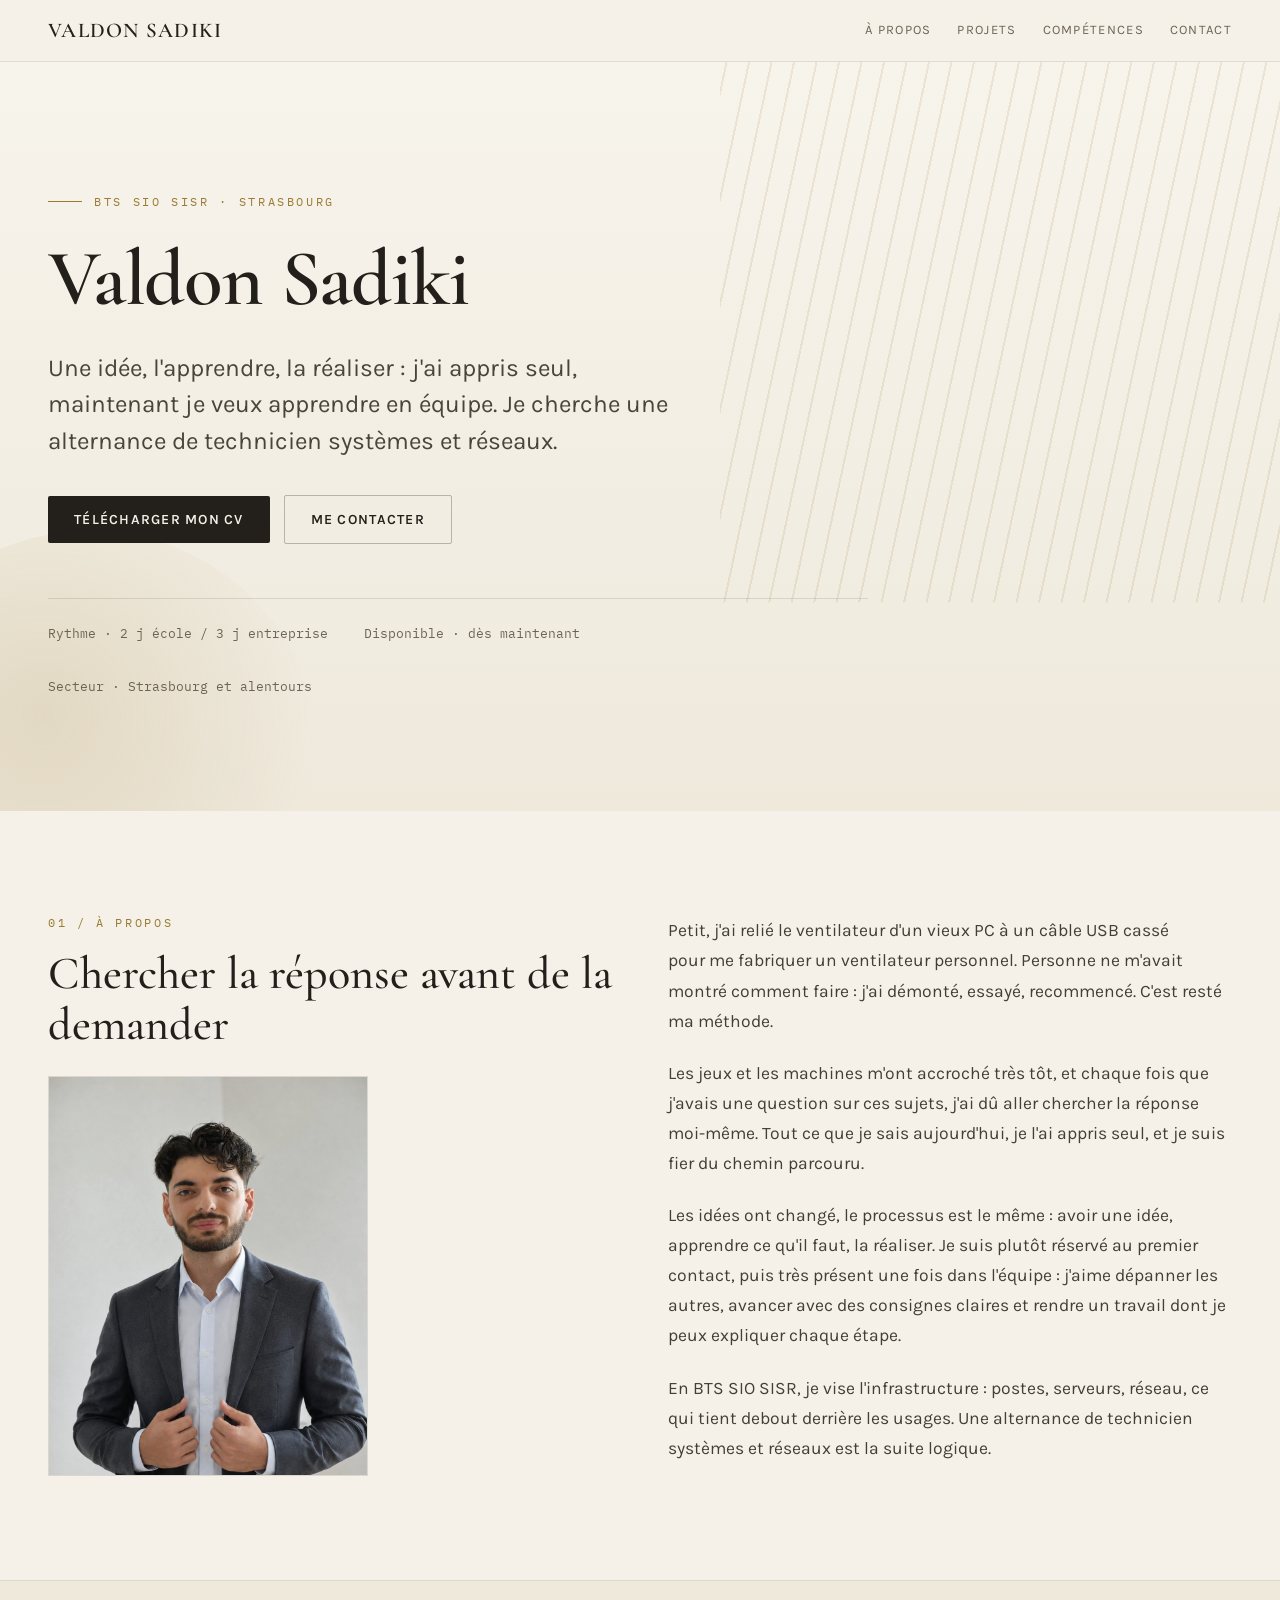
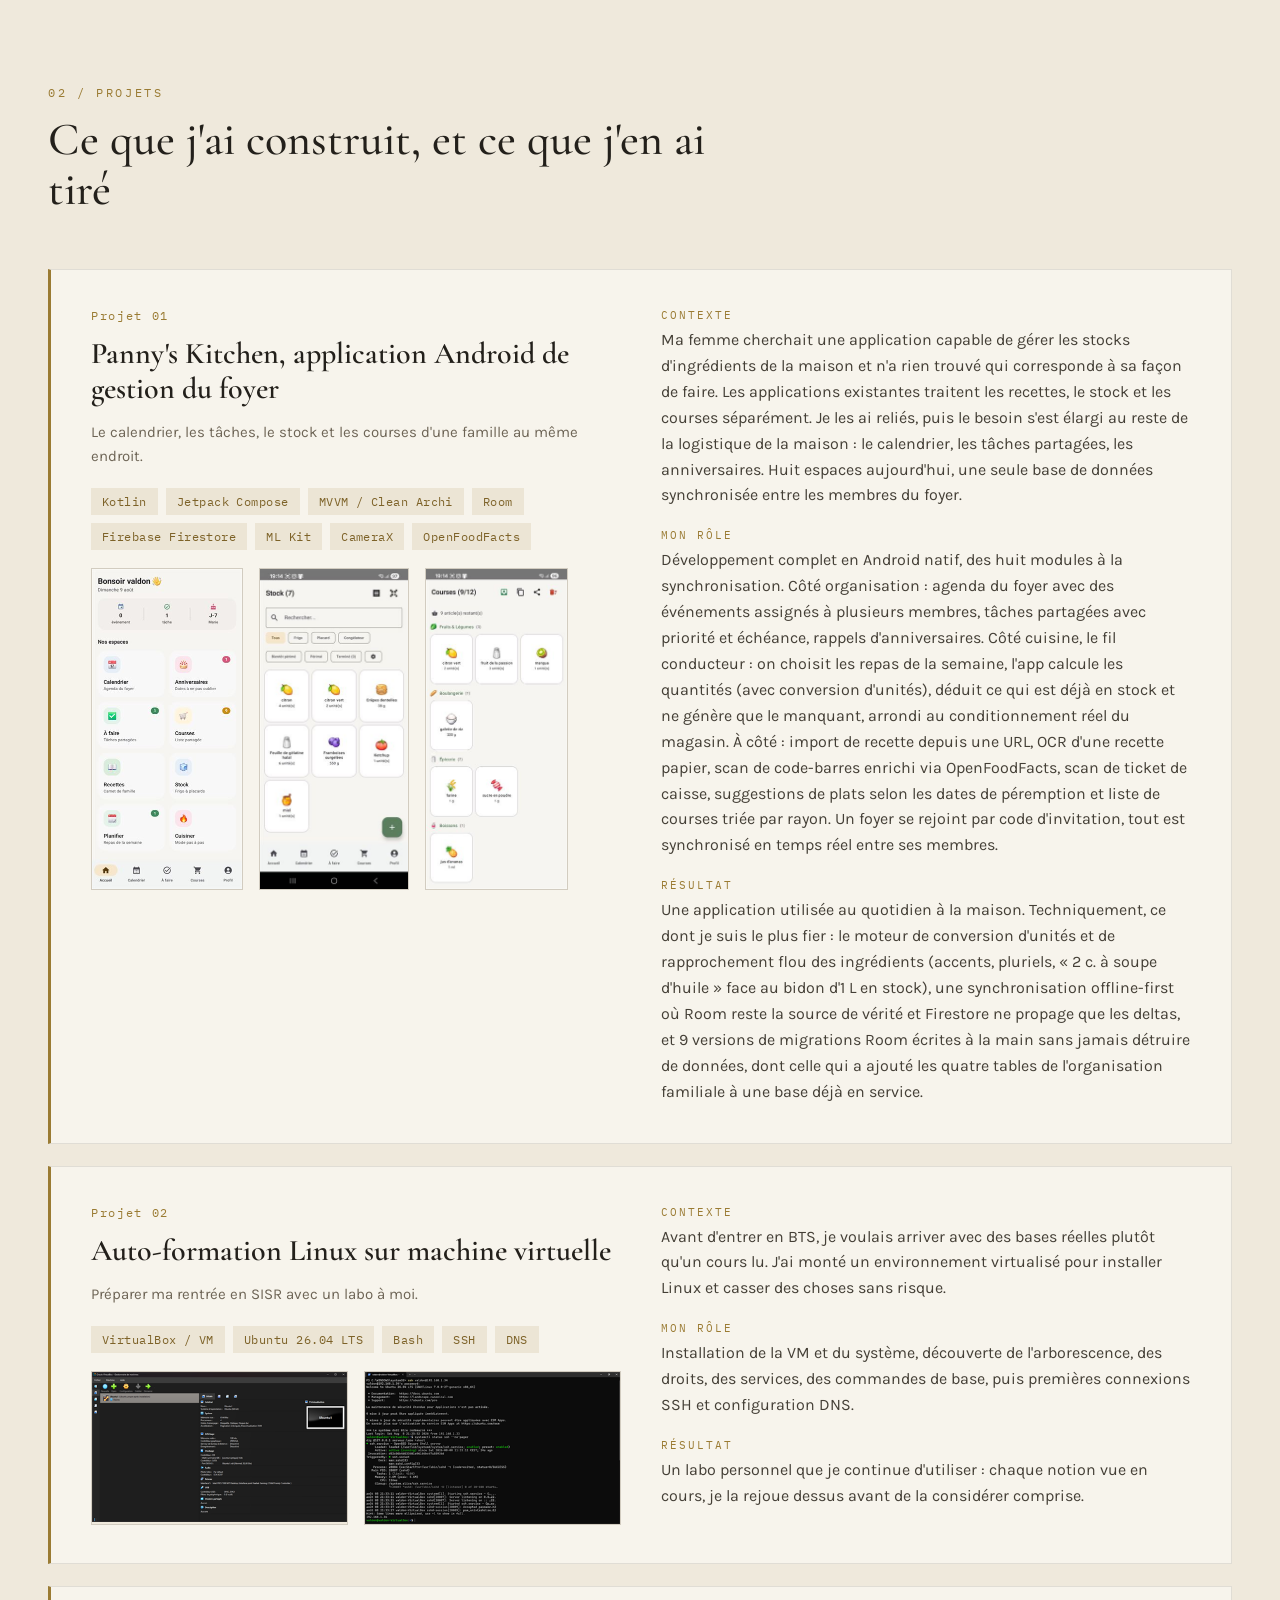
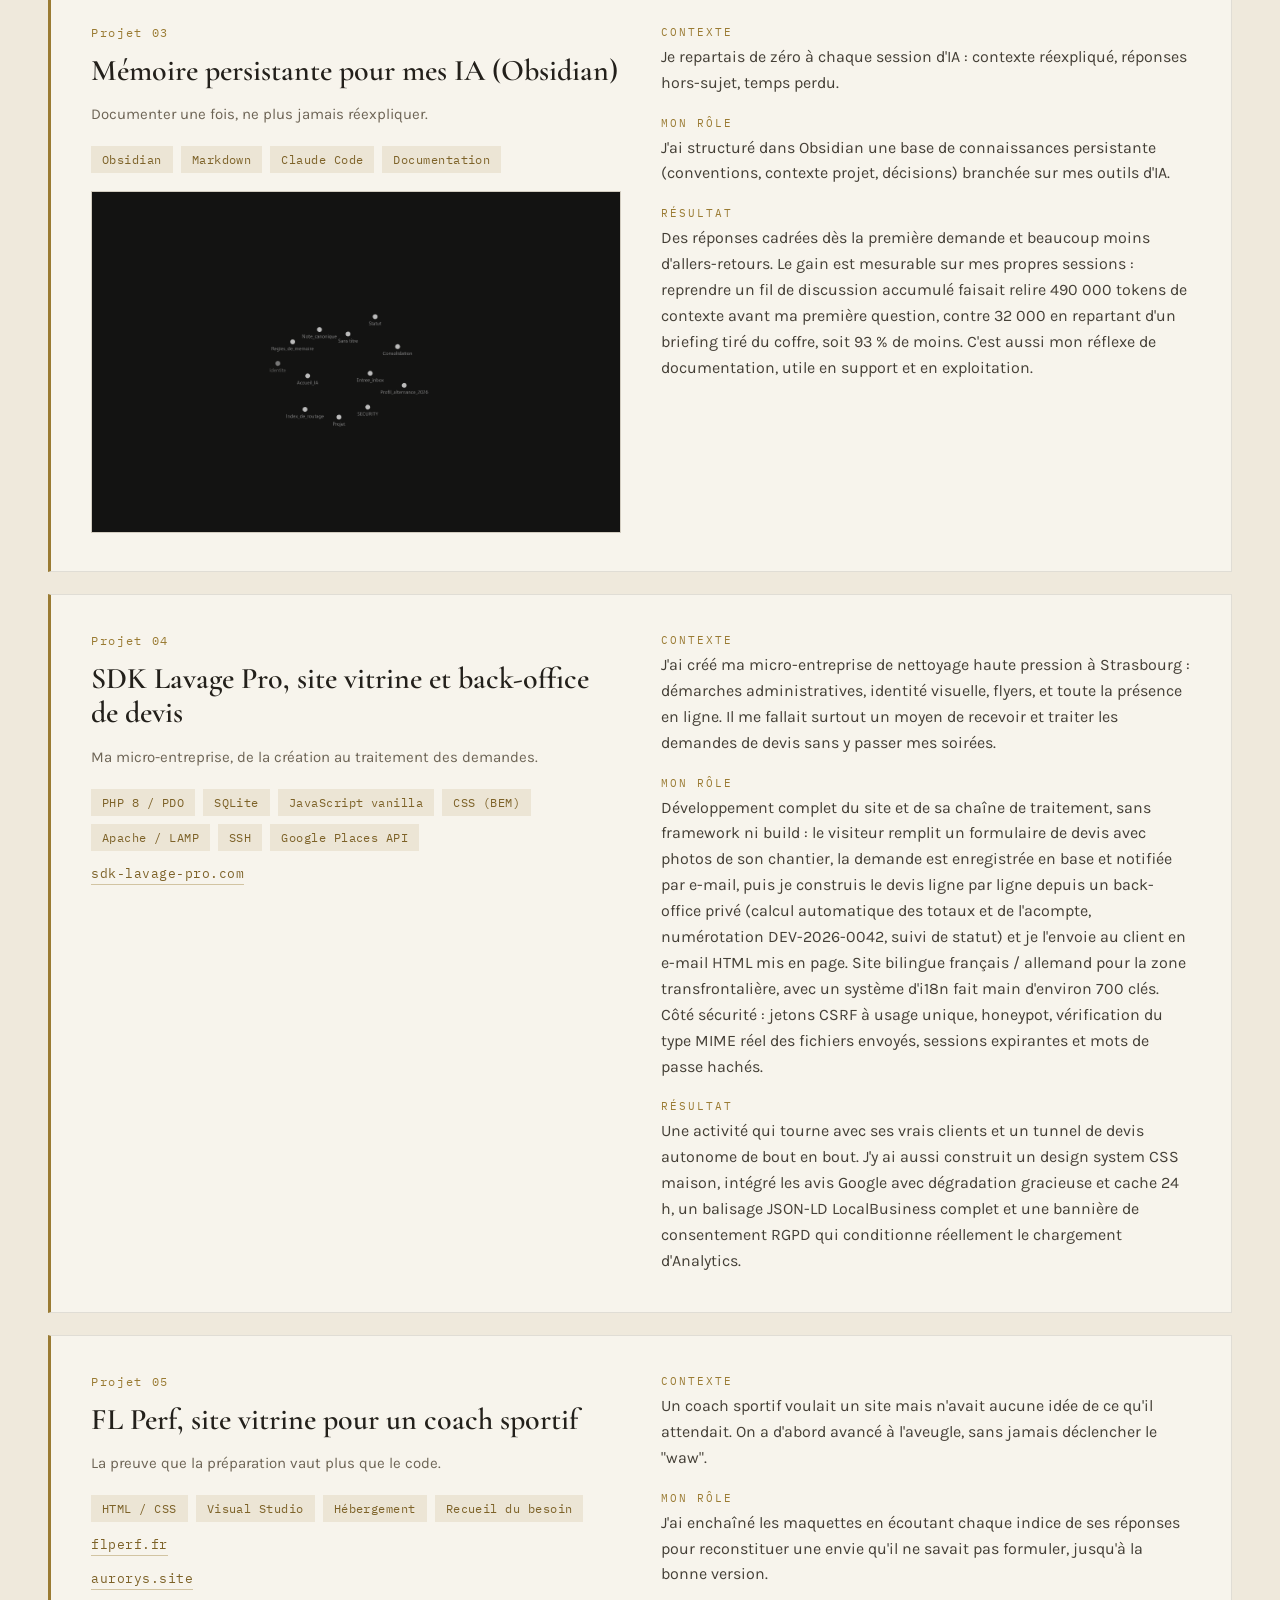
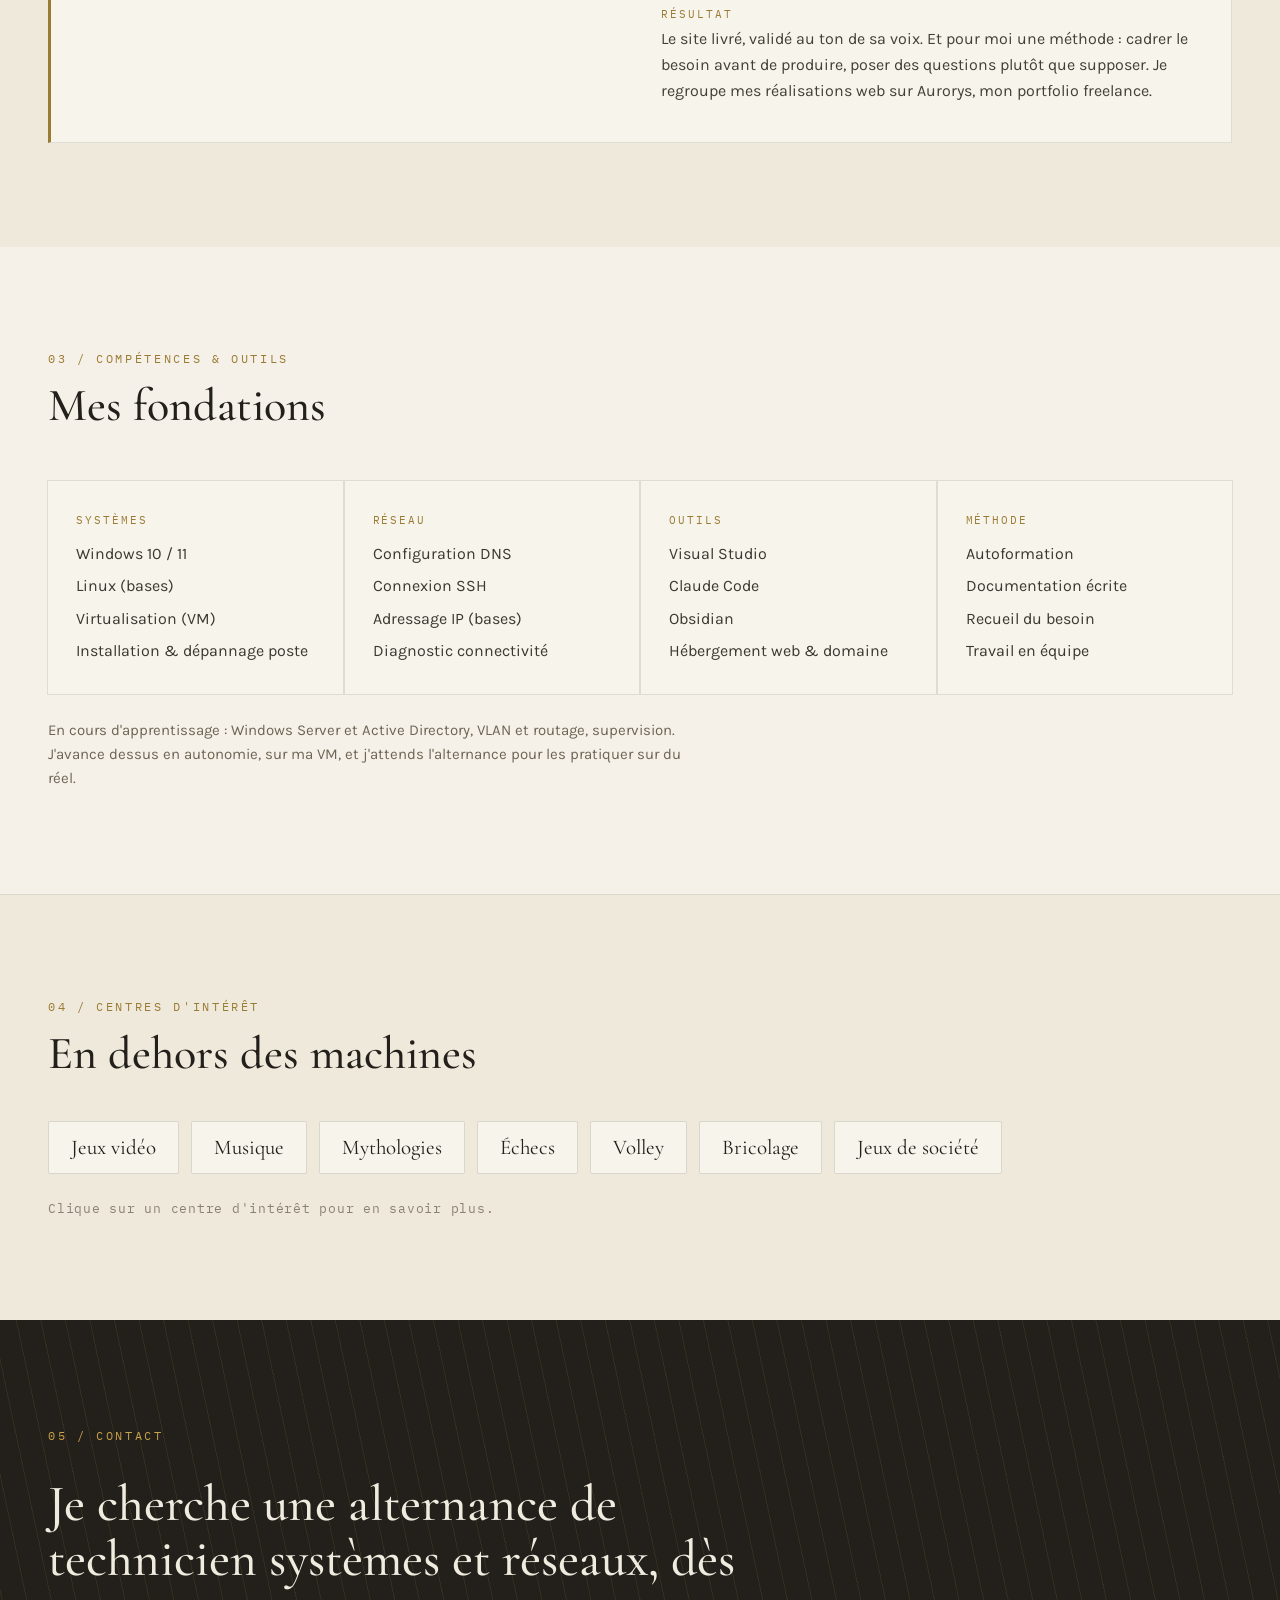
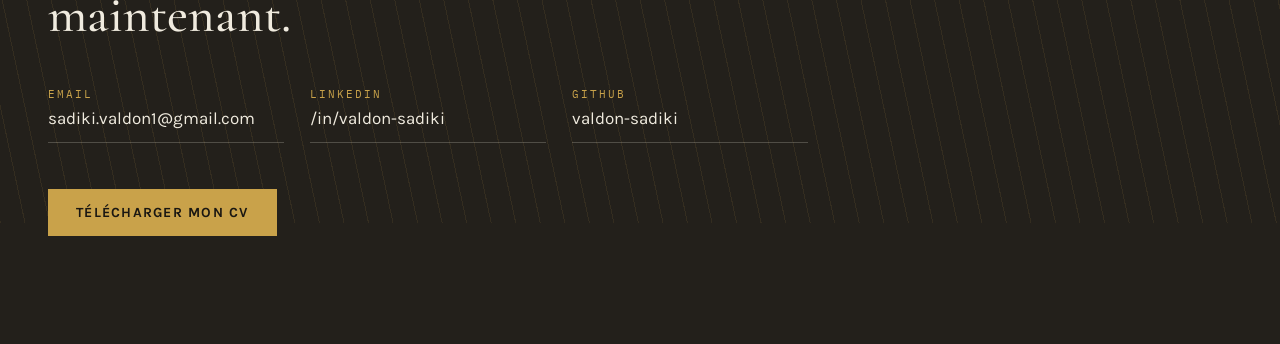
==== commit 61f7b198: "Ajoute un favicon SVG au monogramme V Le site n avait aucune icone : le head ne declarait rien et le" ====
--- a/index.html
+++ b/index.html
@@ -5,6 +5,7 @@
 <meta name="viewport" content="width=device-width, initial-scale=1">
 <title>Valdon Sadiki | BTS SIO SISR, alternance technicien systèmes et réseaux</title>
 <meta name="description" content="Portfolio de Valdon Sadiki, étudiant en BTS SIO SISR à Strasbourg, à la recherche d'une alternance de technicien systèmes et réseaux.">
+<link rel="icon" href="media/favicon.svg" type="image/svg+xml">
 <link rel="preconnect" href="https://fonts.googleapis.com">
 <link rel="preconnect" href="https://fonts.gstatic.com" crossorigin>
 <link href="https://fonts.googleapis.com/css2?family=Cormorant+Garamond:wght@400;500;600;700&family=Karla:wght@400;500;600;700&family=Spectral:wght@400;500;600;700&family=IBM+Plex+Sans:wght@400;500;600&family=IBM+Plex+Mono:wght@400;500&display=swap" rel="stylesheet">
--- a/assets/styles.css
+++ b/assets/styles.css
@@ -362,7 +362,27 @@
   transform: translateY(-2px);
 }
 @media (max-width: 560px) {
-  .shot img { height: 260px; }
+  /* Le plancher de 260px de la grille .project ne tient pas sur un telephone :
+     48px de marge de section et 40px de marge de carte de chaque cote ne
+     laissent que 199px de largeur interieure sur un ecran de 375px, et la
+     piste debordait donc du cadre avec son texte et ses captures. Une colonne
+     unique supprime le plancher, la marge reduite rend de la largeur utile. */
+  .project {
+    grid-template-columns: 1fr;
+    gap: 26px;
+    padding: 26px 22px;
+  }
+  /* Meme plancher trop haut sur .about : 280px pour 279px disponibles des que
+     le viewport passe sous 376px, ce qui fait defiler la page en largeur. */
+  .about {
+    grid-template-columns: 1fr;
+    gap: 36px;
+  }
+  /* 220px de haut donnent 104px de large a la plus large des vignettes
+     (300x639), bordure comprise : deux tiennent sur une ligne de 235px avec
+     12px d'ecart, la ou 260px n'en laissait passer qu'une seule par ligne. */
+  .project__shots { gap: 12px; }
+  .shot img { height: 220px; }
 }
 
 /* ---------- Visionneuse ---------- */
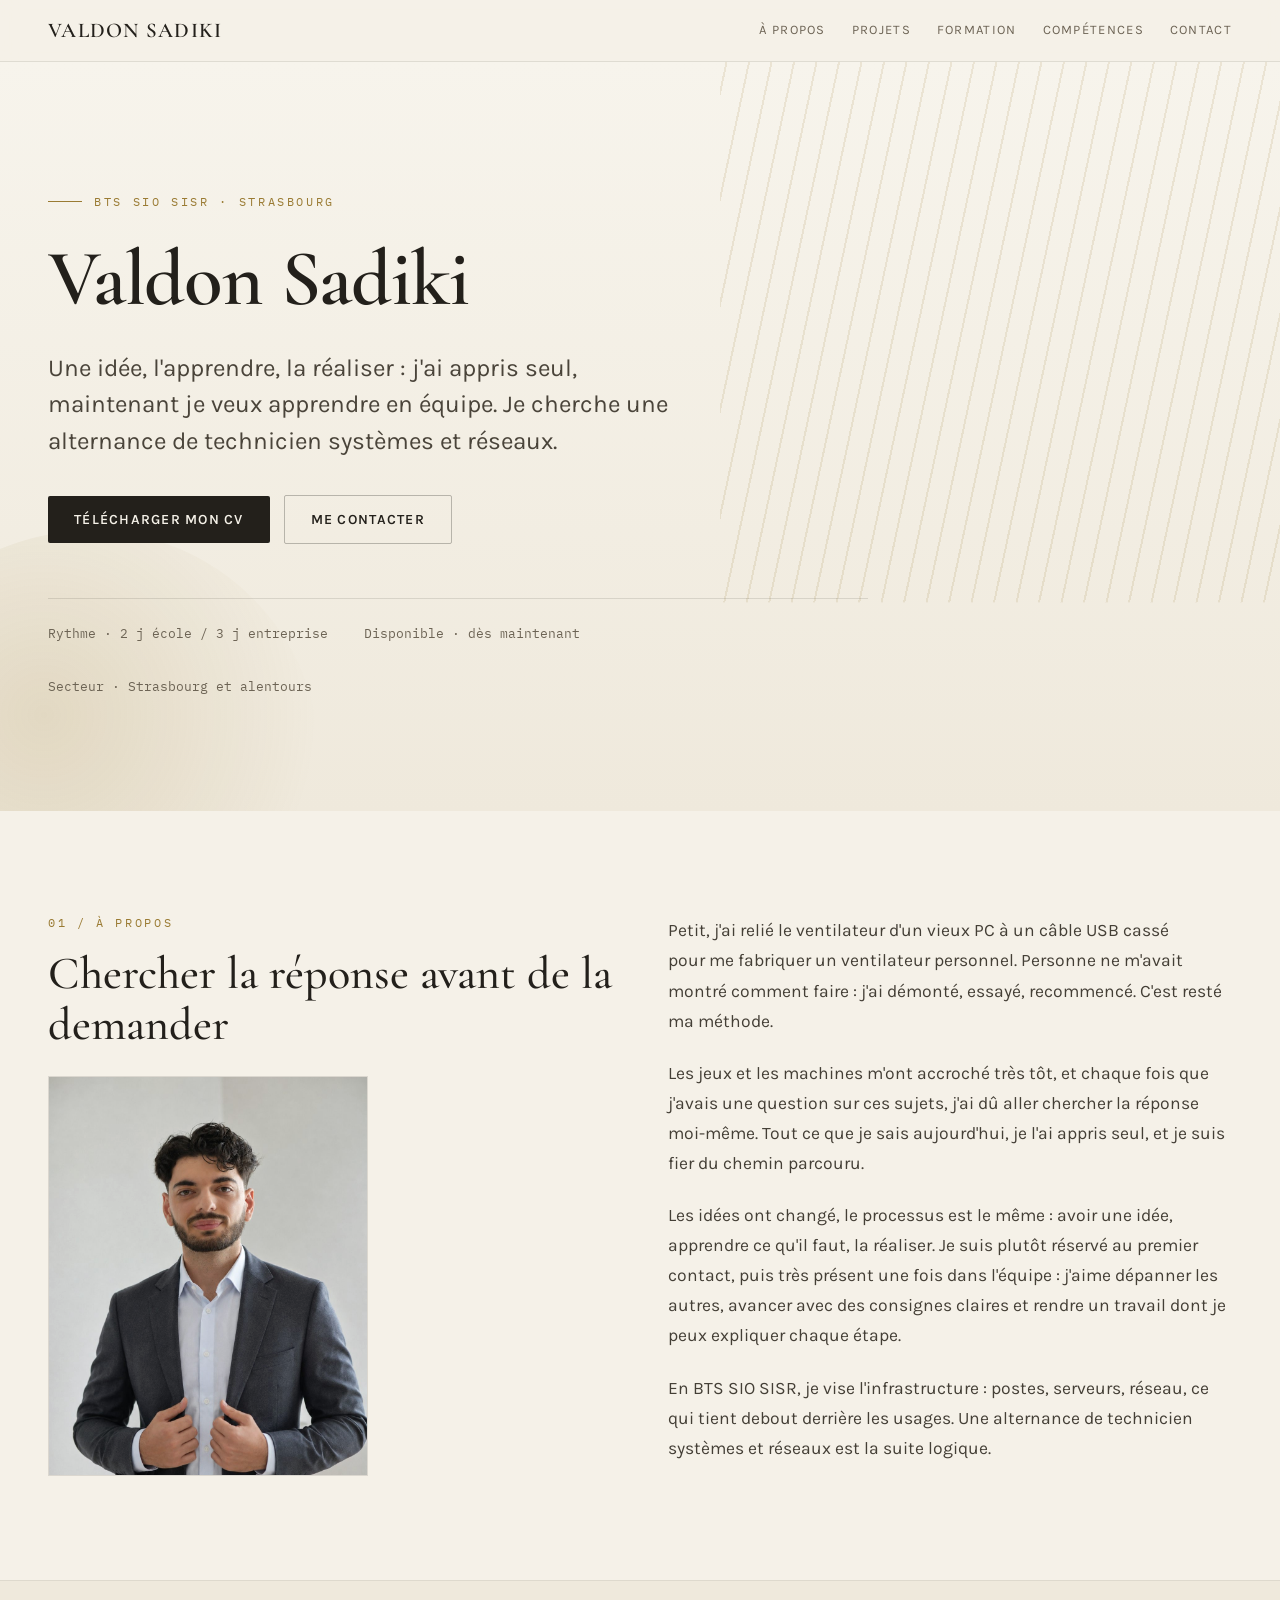
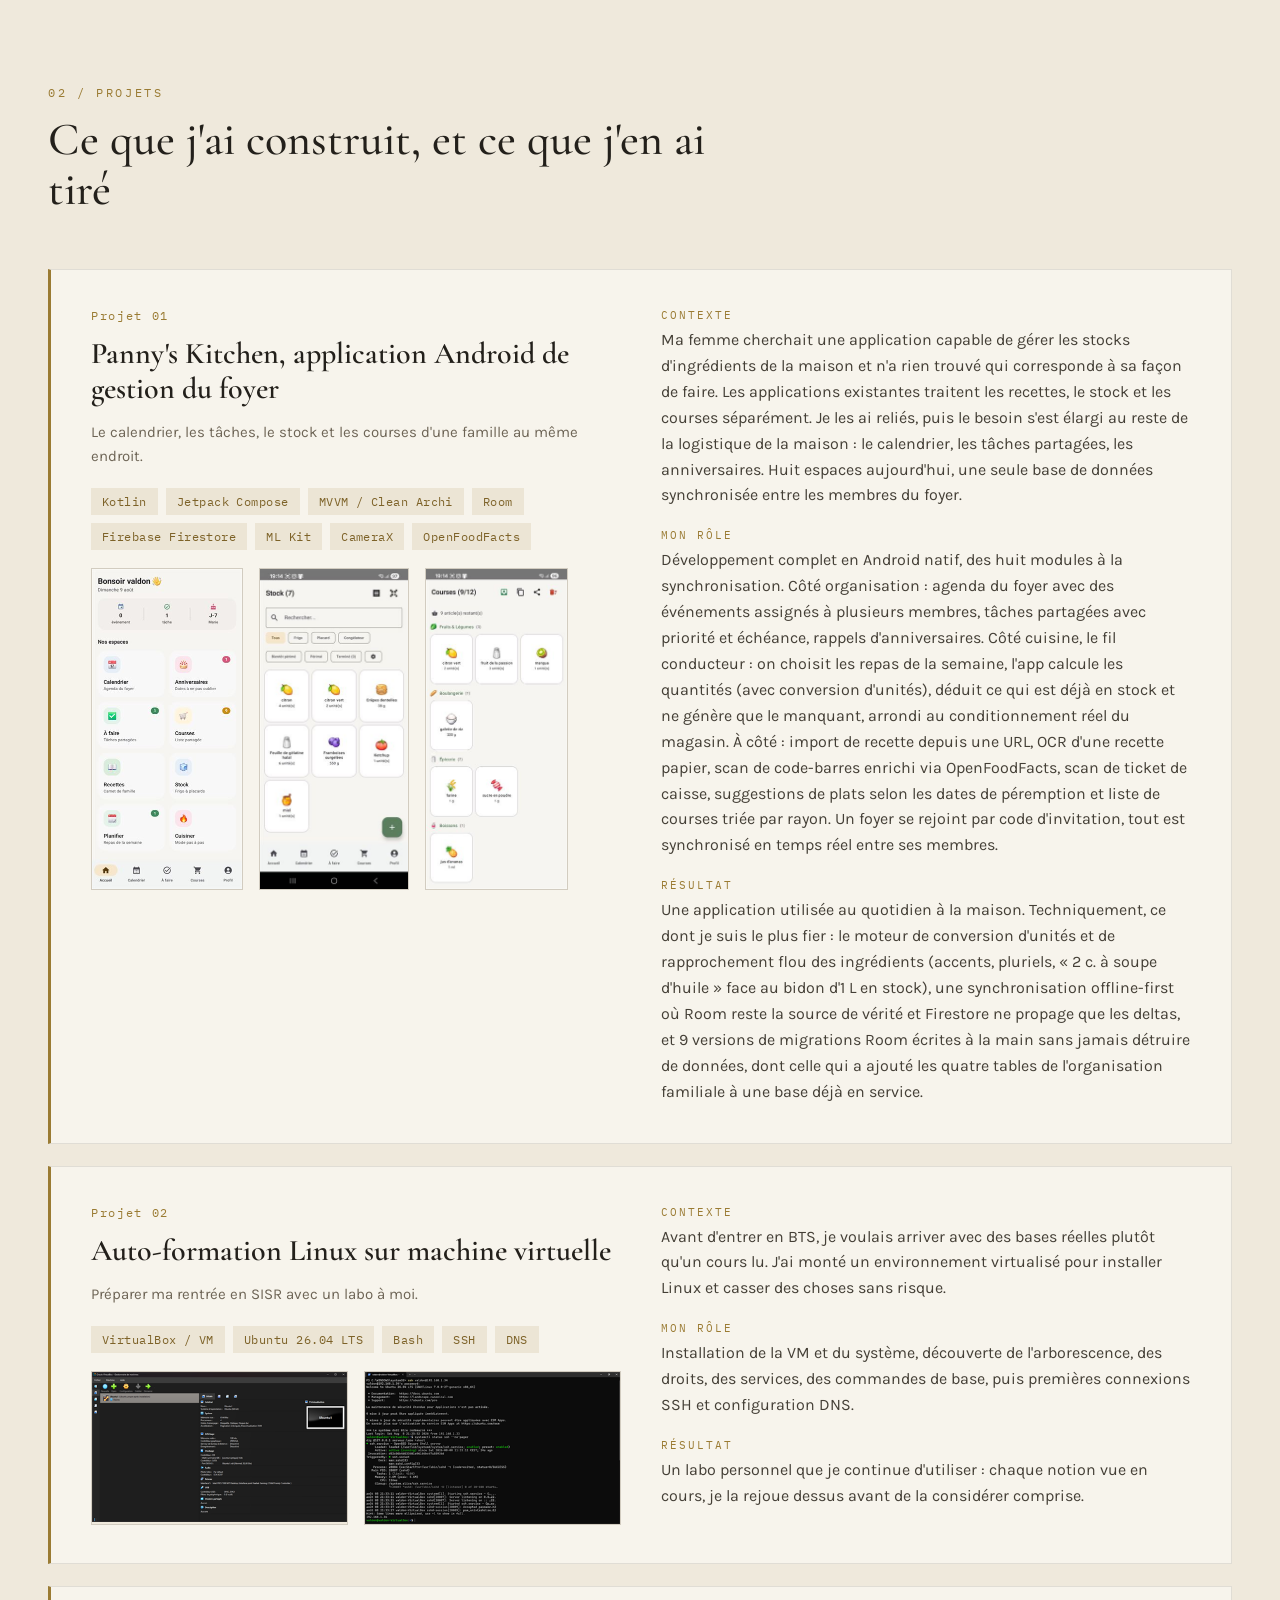
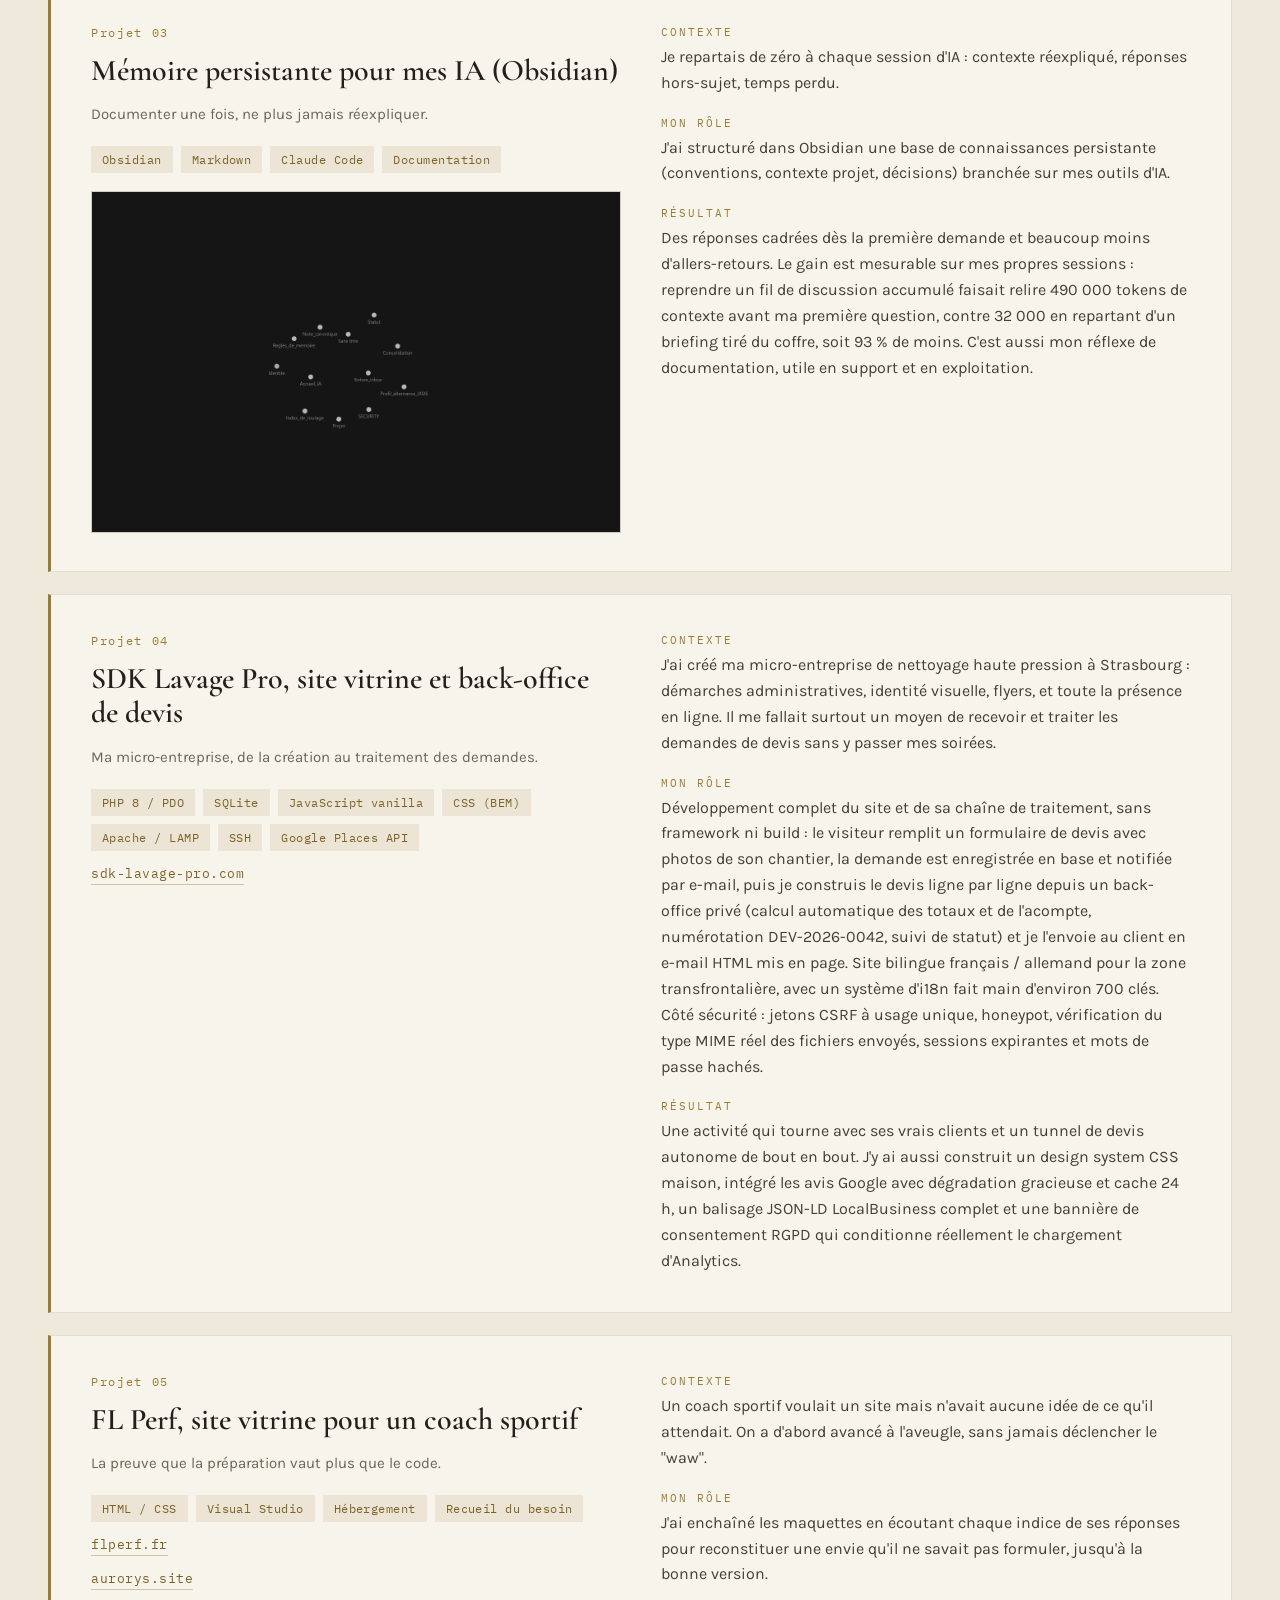
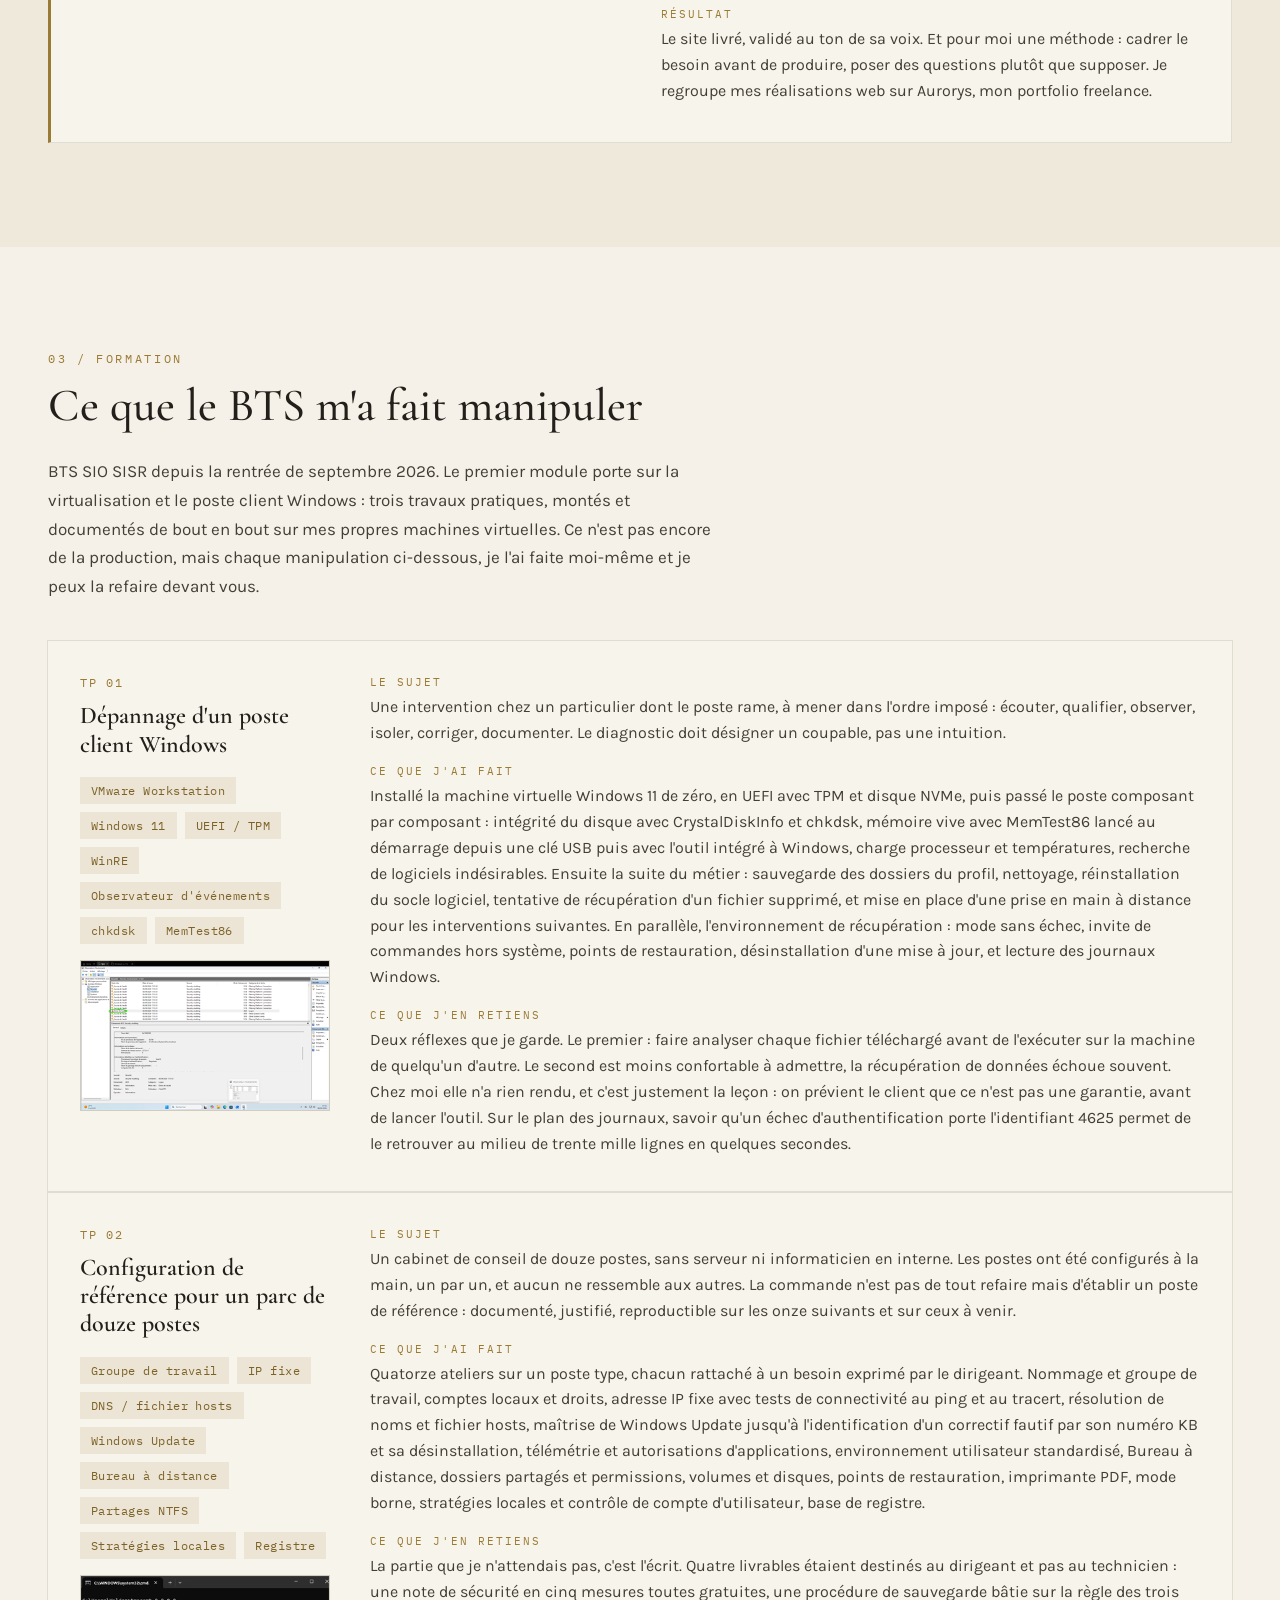
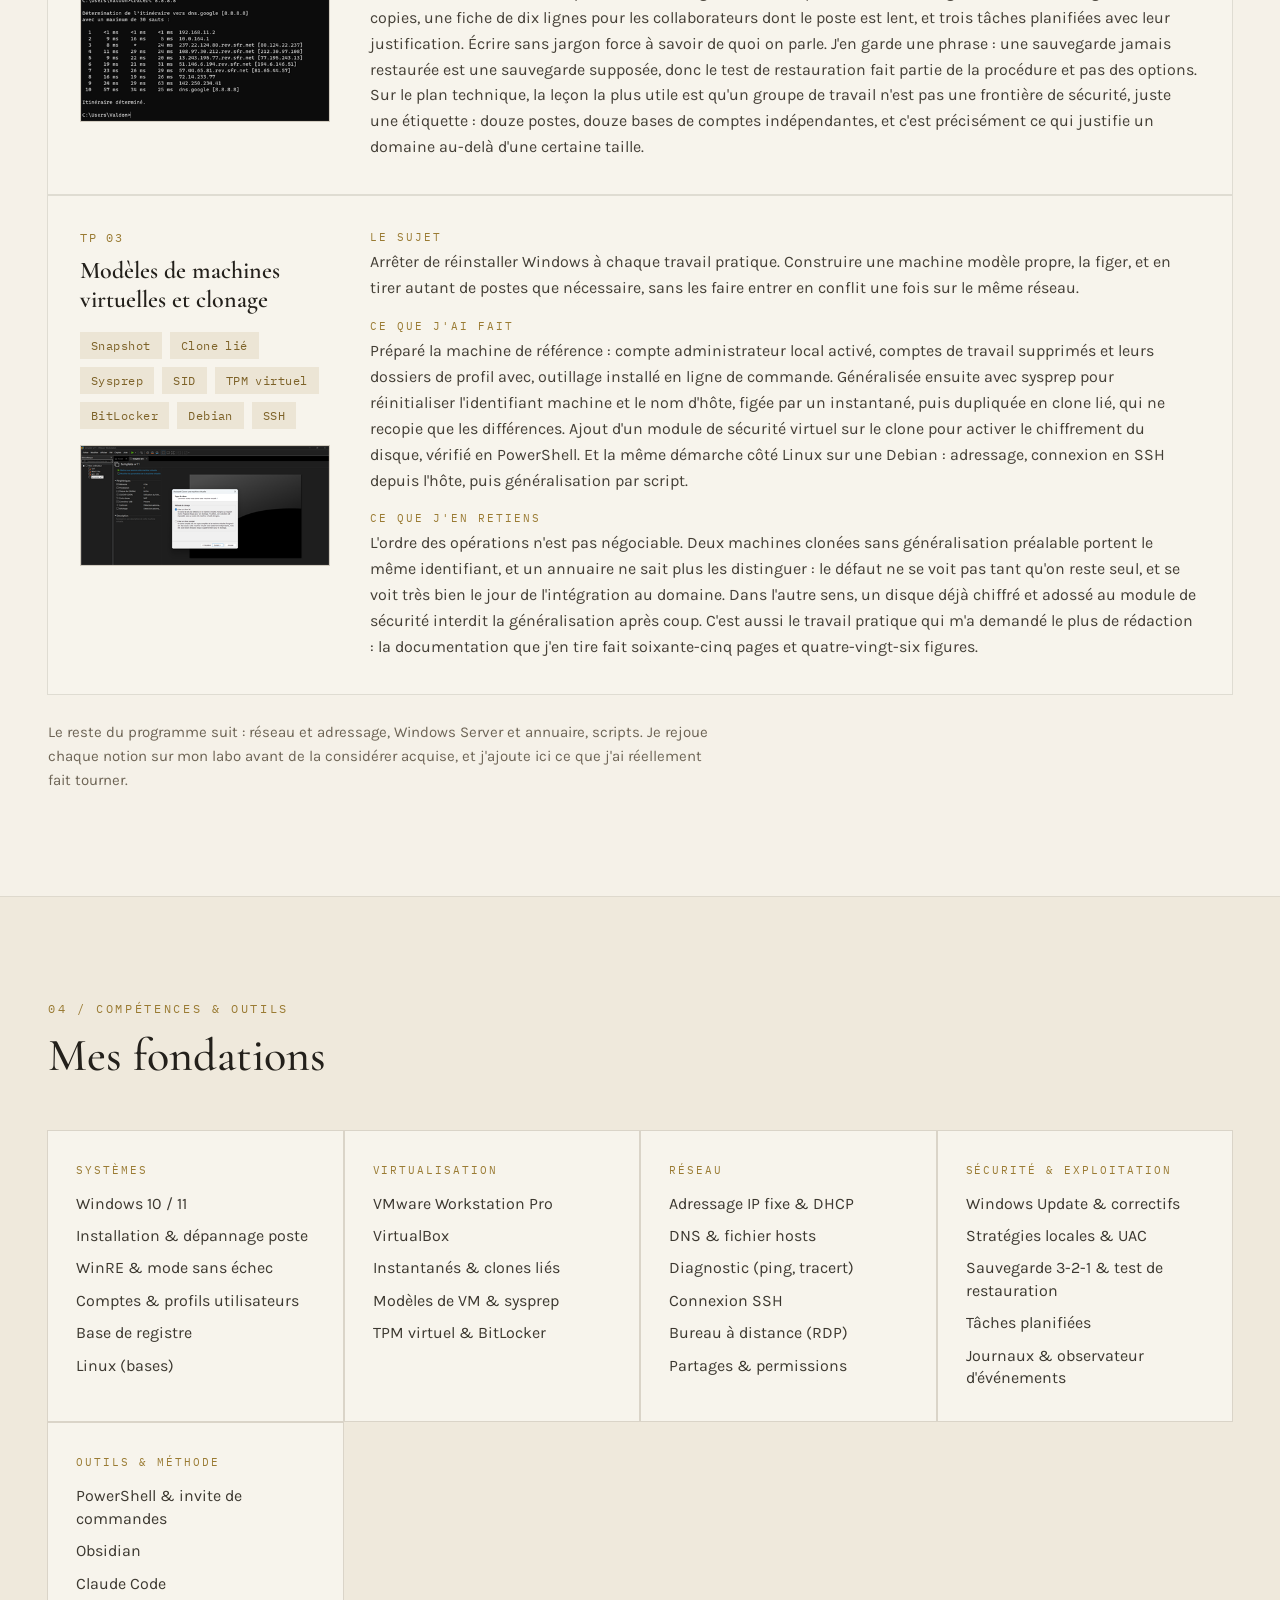
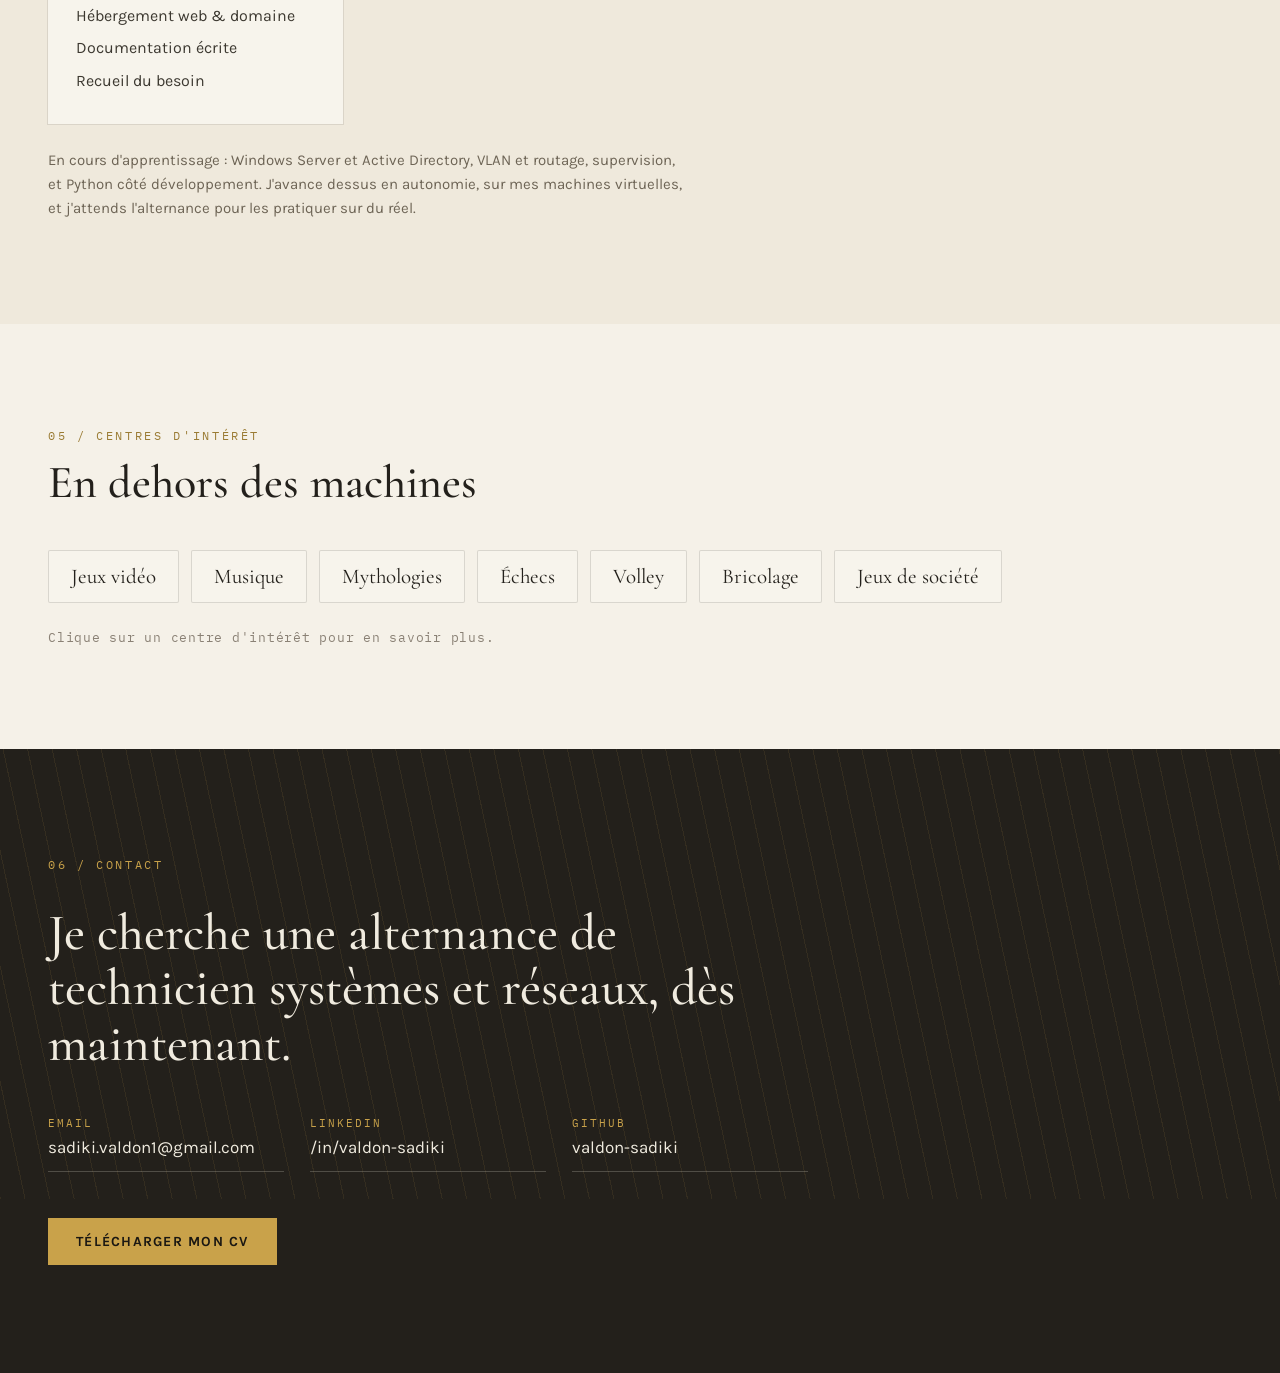
==== commit 1bfc8f7d: "Ajoute une section Formation tiree du premier module de BTS Le site ne disait rien de ce qui est app" ====
--- a/index.html
+++ b/index.html
@@ -20,6 +20,7 @@
   <nav class="site-nav__links">
     <a class="site-nav__link" href="#a-propos">À propos</a>
     <a class="site-nav__link" href="#a-projets">Projets</a>
+    <a class="site-nav__link" href="#a-formation">Formation</a>
     <a class="site-nav__link" href="#a-competences">Compétences</a>
     <a class="site-nav__link" href="#a-contact">Contact</a>
   </nav>
@@ -247,9 +248,128 @@
     </div>
   </section>
 
-  <section class="section section--light" id="a-competences">
+  <section class="section section--light" id="a-formation">
+    <div class="section__head training__head" data-reveal>
+      <p class="section__eyebrow">03 / Formation</p>
+      <h2 class="section__title">Ce que le BTS m'a fait manipuler</h2>
+    </div>
+    <p class="training__intro" data-reveal>BTS SIO SISR depuis la rentrée de septembre 2026. Le premier module porte sur la virtualisation et le poste client Windows : trois travaux pratiques, montés et documentés de bout en bout sur mes propres machines virtuelles. Ce n'est pas encore de la production, mais chaque manipulation ci-dessous, je l'ai faite moi-même et je peux la refaire devant vous.</p>
+    <div class="training">
+
+      <article class="training__item" data-reveal>
+        <div class="training__side">
+          <span class="training__num">TP 01</span>
+          <h3 class="training__title">Dépannage d'un poste client Windows</h3>
+          <div class="project__tools">
+            <span class="tag">VMware Workstation</span>
+            <span class="tag">Windows 11</span>
+            <span class="tag">UEFI / TPM</span>
+            <span class="tag">WinRE</span>
+            <span class="tag">Observateur d'événements</span>
+            <span class="tag">chkdsk</span>
+            <span class="tag">MemTest86</span>
+          </div>
+          <div class="training__shots">
+            <a class="shot shot--land" href="media/evt-4625.png" data-lightbox>
+              <img src="media/evt-4625-thumb.png" alt="Observateur d'événements sur le poste ClientTP1 : dans le journal Sécurité qui compte 31 026 entrées, l'unique échec d'ouverture de session est isolé et son détail affiché, événement 4625, sous-état 0xC0000380" width="400" height="240" loading="lazy">
+            </a>
+          </div>
+        </div>
+        <div class="training__body">
+          <div class="field">
+            <span class="field__label">Le sujet</span>
+            <p class="field__text">Une intervention chez un particulier dont le poste rame, à mener dans l'ordre imposé : écouter, qualifier, observer, isoler, corriger, documenter. Le diagnostic doit désigner un coupable, pas une intuition.</p>
+          </div>
+          <div class="field">
+            <span class="field__label">Ce que j'ai fait</span>
+            <p class="field__text">Installé la machine virtuelle Windows 11 de zéro, en UEFI avec TPM et disque NVMe, puis passé le poste composant par composant : intégrité du disque avec CrystalDiskInfo et chkdsk, mémoire vive avec MemTest86 lancé au démarrage depuis une clé USB puis avec l'outil intégré à Windows, charge processeur et températures, recherche de logiciels indésirables. Ensuite la suite du métier : sauvegarde des dossiers du profil, nettoyage, réinstallation du socle logiciel, tentative de récupération d'un fichier supprimé, et mise en place d'une prise en main à distance pour les interventions suivantes. En parallèle, l'environnement de récupération : mode sans échec, invite de commandes hors système, points de restauration, désinstallation d'une mise à jour, et lecture des journaux Windows.</p>
+          </div>
+          <div class="field">
+            <span class="field__label">Ce que j'en retiens</span>
+            <p class="field__text">Deux réflexes que je garde. Le premier : faire analyser chaque fichier téléchargé avant de l'exécuter sur la machine de quelqu'un d'autre. Le second est moins confortable à admettre, la récupération de données échoue souvent. Chez moi elle n'a rien rendu, et c'est justement la leçon : on prévient le client que ce n'est pas une garantie, avant de lancer l'outil. Sur le plan des journaux, savoir qu'un échec d'authentification porte l'identifiant 4625 permet de le retrouver au milieu de trente mille lignes en quelques secondes.</p>
+          </div>
+        </div>
+      </article>
+
+      <article class="training__item" data-reveal>
+        <div class="training__side">
+          <span class="training__num">TP 02</span>
+          <h3 class="training__title">Configuration de référence pour un parc de douze postes</h3>
+          <div class="project__tools">
+            <span class="tag">Groupe de travail</span>
+            <span class="tag">IP fixe</span>
+            <span class="tag">DNS / fichier hosts</span>
+            <span class="tag">Windows Update</span>
+            <span class="tag">Bureau à distance</span>
+            <span class="tag">Partages NTFS</span>
+            <span class="tag">Stratégies locales</span>
+            <span class="tag">Registre</span>
+          </div>
+          <div class="training__shots">
+            <a class="shot shot--land" href="media/tracert.png" data-lightbox>
+              <img src="media/tracert-thumb.png" alt="Invite de commandes : un tracert vers 8.8.8.8 atteint dns.google en dix sauts, avec la passerelle du réseau virtuel en premier saut puis cinq routeurs de l'opérateur, et les temps de réponse de chaque étape" width="400" height="234" loading="lazy">
+            </a>
+          </div>
+        </div>
+        <div class="training__body">
+          <div class="field">
+            <span class="field__label">Le sujet</span>
+            <p class="field__text">Un cabinet de conseil de douze postes, sans serveur ni informaticien en interne. Les postes ont été configurés à la main, un par un, et aucun ne ressemble aux autres. La commande n'est pas de tout refaire mais d'établir un poste de référence : documenté, justifié, reproductible sur les onze suivants et sur ceux à venir.</p>
+          </div>
+          <div class="field">
+            <span class="field__label">Ce que j'ai fait</span>
+            <p class="field__text">Quatorze ateliers sur un poste type, chacun rattaché à un besoin exprimé par le dirigeant. Nommage et groupe de travail, comptes locaux et droits, adresse IP fixe avec tests de connectivité au ping et au tracert, résolution de noms et fichier hosts, maîtrise de Windows Update jusqu'à l'identification d'un correctif fautif par son numéro KB et sa désinstallation, télémétrie et autorisations d'applications, environnement utilisateur standardisé, Bureau à distance, dossiers partagés et permissions, volumes et disques, points de restauration, imprimante PDF, mode borne, stratégies locales et contrôle de compte d'utilisateur, base de registre.</p>
+          </div>
+          <div class="field">
+            <span class="field__label">Ce que j'en retiens</span>
+            <p class="field__text">La partie que je n'attendais pas, c'est l'écrit. Quatre livrables étaient destinés au dirigeant et pas au technicien : une note de sécurité en cinq mesures toutes gratuites, une procédure de sauvegarde bâtie sur la règle des trois copies, une fiche de dix lignes pour les collaborateurs dont le poste est lent, et trois tâches planifiées avec leur justification. Écrire sans jargon force à savoir de quoi on parle. J'en garde une phrase : une sauvegarde jamais restaurée est une sauvegarde supposée, donc le test de restauration fait partie de la procédure et pas des options. Sur le plan technique, la leçon la plus utile est qu'un groupe de travail n'est pas une frontière de sécurité, juste une étiquette : douze postes, douze bases de comptes indépendantes, et c'est précisément ce qui justifie un domaine au-delà d'une certaine taille.</p>
+          </div>
+        </div>
+      </article>
+
+      <article class="training__item" data-reveal>
+        <div class="training__side">
+          <span class="training__num">TP 03</span>
+          <h3 class="training__title">Modèles de machines virtuelles et clonage</h3>
+          <div class="project__tools">
+            <span class="tag">Snapshot</span>
+            <span class="tag">Clone lié</span>
+            <span class="tag">Sysprep</span>
+            <span class="tag">SID</span>
+            <span class="tag">TPM virtuel</span>
+            <span class="tag">BitLocker</span>
+            <span class="tag">Debian</span>
+            <span class="tag">SSH</span>
+          </div>
+          <div class="training__shots">
+            <a class="shot shot--land" href="media/vmware-clone.png" data-lightbox>
+              <img src="media/vmware-clone-thumb.png" alt="VMware Workstation : l'assistant de clonage ouvert sur la machine modèle template w11, avec l'option clone lié sélectionnée et son explication, à côté de la bibliothèque qui liste les machines virtuelles du poste" width="400" height="193" loading="lazy">
+            </a>
+          </div>
+        </div>
+        <div class="training__body">
+          <div class="field">
+            <span class="field__label">Le sujet</span>
+            <p class="field__text">Arrêter de réinstaller Windows à chaque travail pratique. Construire une machine modèle propre, la figer, et en tirer autant de postes que nécessaire, sans les faire entrer en conflit une fois sur le même réseau.</p>
+          </div>
+          <div class="field">
+            <span class="field__label">Ce que j'ai fait</span>
+            <p class="field__text">Préparé la machine de référence : compte administrateur local activé, comptes de travail supprimés et leurs dossiers de profil avec, outillage installé en ligne de commande. Généralisée ensuite avec sysprep pour réinitialiser l'identifiant machine et le nom d'hôte, figée par un instantané, puis dupliquée en clone lié, qui ne recopie que les différences. Ajout d'un module de sécurité virtuel sur le clone pour activer le chiffrement du disque, vérifié en PowerShell. Et la même démarche côté Linux sur une Debian : adressage, connexion en SSH depuis l'hôte, puis généralisation par script.</p>
+          </div>
+          <div class="field">
+            <span class="field__label">Ce que j'en retiens</span>
+            <p class="field__text">L'ordre des opérations n'est pas négociable. Deux machines clonées sans généralisation préalable portent le même identifiant, et un annuaire ne sait plus les distinguer : le défaut ne se voit pas tant qu'on reste seul, et se voit très bien le jour de l'intégration au domaine. Dans l'autre sens, un disque déjà chiffré et adossé au module de sécurité interdit la généralisation après coup. C'est aussi le travail pratique qui m'a demandé le plus de rédaction : la documentation que j'en tire fait soixante-cinq pages et quatre-vingt-six figures.</p>
+          </div>
+        </div>
+      </article>
+
+    </div>
+    <p class="training__note" data-reveal>Le reste du programme suit : réseau et adressage, Windows Server et annuaire, scripts. Je rejoue chaque notion sur mon labo avant de la considérer acquise, et j'ajoute ici ce que j'ai réellement fait tourner.</p>
+  </section>
+
+  <section class="section section--alt" id="a-competences">
     <div class="section__head skills__head" data-reveal>
-      <p class="section__eyebrow">03 / Compétences &amp; outils</p>
+      <p class="section__eyebrow">04 / Compétences &amp; outils</p>
       <h2 class="section__title">Mes fondations</h2>
     </div>
     <div class="skills">
@@ -258,49 +378,67 @@
         <span class="skill-group__label">Systèmes</span>
         <div class="skill-group__items">
           <span class="skill-group__item">Windows 10 / 11</span>
+          <span class="skill-group__item">Installation &amp; dépannage poste</span>
+          <span class="skill-group__item">WinRE &amp; mode sans échec</span>
+          <span class="skill-group__item">Comptes &amp; profils utilisateurs</span>
+          <span class="skill-group__item">Base de registre</span>
           <span class="skill-group__item">Linux (bases)</span>
-          <span class="skill-group__item">Virtualisation (VM)</span>
-          <span class="skill-group__item">Installation &amp; dépannage poste</span>
+        </div>
+      </div>
+
+      <div class="skill-group" data-reveal>
+        <span class="skill-group__label">Virtualisation</span>
+        <div class="skill-group__items">
+          <span class="skill-group__item">VMware Workstation Pro</span>
+          <span class="skill-group__item">VirtualBox</span>
+          <span class="skill-group__item">Instantanés &amp; clones liés</span>
+          <span class="skill-group__item">Modèles de VM &amp; sysprep</span>
+          <span class="skill-group__item">TPM virtuel &amp; BitLocker</span>
         </div>
       </div>
 
       <div class="skill-group" data-reveal>
         <span class="skill-group__label">Réseau</span>
         <div class="skill-group__items">
-          <span class="skill-group__item">Configuration DNS</span>
+          <span class="skill-group__item">Adressage IP fixe &amp; DHCP</span>
+          <span class="skill-group__item">DNS &amp; fichier hosts</span>
+          <span class="skill-group__item">Diagnostic (ping, tracert)</span>
           <span class="skill-group__item">Connexion SSH</span>
-          <span class="skill-group__item">Adressage IP (bases)</span>
-          <span class="skill-group__item">Diagnostic connectivité</span>
+          <span class="skill-group__item">Bureau à distance (RDP)</span>
+          <span class="skill-group__item">Partages &amp; permissions</span>
         </div>
       </div>
 
       <div class="skill-group" data-reveal>
-        <span class="skill-group__label">Outils</span>
+        <span class="skill-group__label">Sécurité &amp; exploitation</span>
         <div class="skill-group__items">
-          <span class="skill-group__item">Visual Studio</span>
+          <span class="skill-group__item">Windows Update &amp; correctifs</span>
+          <span class="skill-group__item">Stratégies locales &amp; UAC</span>
+          <span class="skill-group__item">Sauvegarde 3-2-1 &amp; test de restauration</span>
+          <span class="skill-group__item">Tâches planifiées</span>
+          <span class="skill-group__item">Journaux &amp; observateur d'événements</span>
+        </div>
+      </div>
+
+      <div class="skill-group" data-reveal>
+        <span class="skill-group__label">Outils &amp; méthode</span>
+        <div class="skill-group__items">
+          <span class="skill-group__item">PowerShell &amp; invite de commandes</span>
+          <span class="skill-group__item">Obsidian</span>
           <span class="skill-group__item">Claude Code</span>
-          <span class="skill-group__item">Obsidian</span>
           <span class="skill-group__item">Hébergement web &amp; domaine</span>
-        </div>
-      </div>
-
-      <div class="skill-group" data-reveal>
-        <span class="skill-group__label">Méthode</span>
-        <div class="skill-group__items">
-          <span class="skill-group__item">Autoformation</span>
           <span class="skill-group__item">Documentation écrite</span>
           <span class="skill-group__item">Recueil du besoin</span>
-          <span class="skill-group__item">Travail en équipe</span>
-        </div>
-      </div>
-
-    </div>
-    <p class="skills__note" data-reveal>En cours d'apprentissage : Windows Server et Active Directory, VLAN et routage, supervision. J'avance dessus en autonomie, sur ma VM, et j'attends l'alternance pour les pratiquer sur du réel.</p>
-  </section>
-
-  <section class="section section--alt" id="a-interets">
+        </div>
+      </div>
+
+    </div>
+    <p class="skills__note" data-reveal>En cours d'apprentissage : Windows Server et Active Directory, VLAN et routage, supervision, et Python côté développement. J'avance dessus en autonomie, sur mes machines virtuelles, et j'attends l'alternance pour les pratiquer sur du réel.</p>
+  </section>
+
+  <section class="section section--light" id="a-interets">
     <div class="section__head interests__head" data-reveal>
-      <p class="section__eyebrow">04 / Centres d'intérêt</p>
+      <p class="section__eyebrow">05 / Centres d'intérêt</p>
       <h2 class="section__title">En dehors des machines</h2>
     </div>
     <div class="interests" data-interests data-reveal>
@@ -349,7 +487,7 @@
   <section class="section contact" id="a-contact">
     <div class="contact__deco" data-parallax="0.14"></div>
     <div class="contact__inner">
-      <p class="section__eyebrow contact__eyebrow" data-reveal>05 / Contact</p>
+      <p class="section__eyebrow contact__eyebrow" data-reveal>06 / Contact</p>
       <h2 class="section__title contact__title" data-reveal>Je cherche une alternance de technicien systèmes et réseaux, dès maintenant.</h2>
       <div class="contact__links" data-reveal>
         <a class="contact-link" href="https://mail.google.com/mail/?view=cm&amp;fs=1&amp;to=sadiki.valdon1@gmail.com&amp;su=Alternance%20technicien%20syst%C3%A8mes%20et%20r%C3%A9seaux" target="_blank" rel="noopener">
--- a/assets/styles.css
+++ b/assets/styles.css
@@ -74,6 +74,22 @@
   border-bottom-color: var(--gold);
   color: var(--ink);
 }
+/* Avec cinq entrees, la marque et les liens ne tiennent plus sur une ligne de
+   telephone : les liens se repliaient un par ligne a cote de la marque, et la
+   barre collante mangeait un quart de l'ecran. On passe la marque sur sa
+   propre ligne pour rendre toute la largeur aux liens. */
+@media (max-width: 560px) {
+  .site-nav {
+    flex-wrap: wrap;
+    gap: 10px;
+    padding: 14px 22px;
+  }
+  .site-nav__links {
+    width: 100%;
+    gap: 16px;
+    font-size: 11px;
+  }
+}
 
 /* ---------- Hero ---------- */
 .hero {
@@ -321,7 +337,11 @@
    colonnes vides et il en reste deux à 50 %. Un troisième enfant occupant
    toute la largeur empêche cet effondrement, et le texte se retrouve écrasé
    sur une colonne sur cinq. Ne pas remonter ce bloc au niveau de .project. */
-.project__shots {
+/* `.training__shots` partage la regle : meme objet visuel, autre bloc hote.
+   La mise en garde ci-dessus ne vaut que pour `.project`, dont la grille est
+   en `auto-fit` ; `.training__item` pose des pistes explicites. */
+.project__shots,
+.training__shots {
   display: flex;
   flex-wrap: wrap;
   gap: 16px;
@@ -381,8 +401,10 @@
   /* 220px de haut donnent 104px de large a la plus large des vignettes
      (300x639), bordure comprise : deux tiennent sur une ligne de 235px avec
      12px d'ecart, la ou 260px n'en laissait passer qu'une seule par ligne. */
-  .project__shots { gap: 12px; }
+  .project__shots,
+  .training__shots { gap: 12px; }
   .shot img { height: 220px; }
+  .training__item { padding: 26px 22px; }
 }
 
 /* ---------- Visionneuse ---------- */
@@ -426,6 +448,60 @@
   color: var(--gold-light);
 }
 body.lightbox-open { overflow: hidden; }
+
+/* ---------- Formation ---------- */
+.training__head { margin-bottom: 26px; }
+.training__intro {
+  margin: 0 0 40px;
+  max-width: 680px;
+  font-size: 17px;
+  line-height: 1.7;
+  color: var(--ink-body);
+  text-wrap: pretty;
+}
+.training { display: flex; flex-direction: column; gap: 2px; }
+/* Pistes explicites plutot qu'un `repeat(auto-fit, minmax(Xpx, 1fr))` : la
+   colonne de droite est en `minmax(0, 1fr)`, donc sans plancher dur, et ne
+   peut pas deborder du cadre comme le faisait `.project` sur telephone. */
+.training__item {
+  display: grid;
+  grid-template-columns: 250px minmax(0, 1fr);
+  gap: 40px;
+  padding: 34px 32px;
+  background: var(--bg-card);
+  box-shadow: 0 0 0 1px rgba(35, 32, 27, 0.1);
+}
+.training__side { display: flex; flex-direction: column; gap: 12px; }
+.training__num {
+  font-family: var(--font-mono);
+  font-size: 12px;
+  letter-spacing: 0.14em;
+  color: var(--gold);
+}
+.training__title {
+  margin: 0;
+  font-family: var(--font-display);
+  font-weight: 600;
+  font-size: 24px;
+  line-height: 1.18;
+}
+.training__body { display: flex; flex-direction: column; gap: 18px; }
+.training__note {
+  margin: 26px 0 0;
+  max-width: 680px;
+  font-size: 15px;
+  line-height: 1.6;
+  color: var(--ink-muted);
+}
+/* 250px de piste plus 40px d'ecart ne laissent plus assez de largeur au texte
+   des que la section descend sous ~760px : on passe en colonne unique avant
+   que les paragraphes ne tombent en colonne etroite. */
+@media (max-width: 760px) {
+  .training__item {
+    grid-template-columns: 1fr;
+    gap: 22px;
+  }
+}
 
 /* ---------- Compétences ---------- */
 .skills__head { margin-bottom: 50px; }
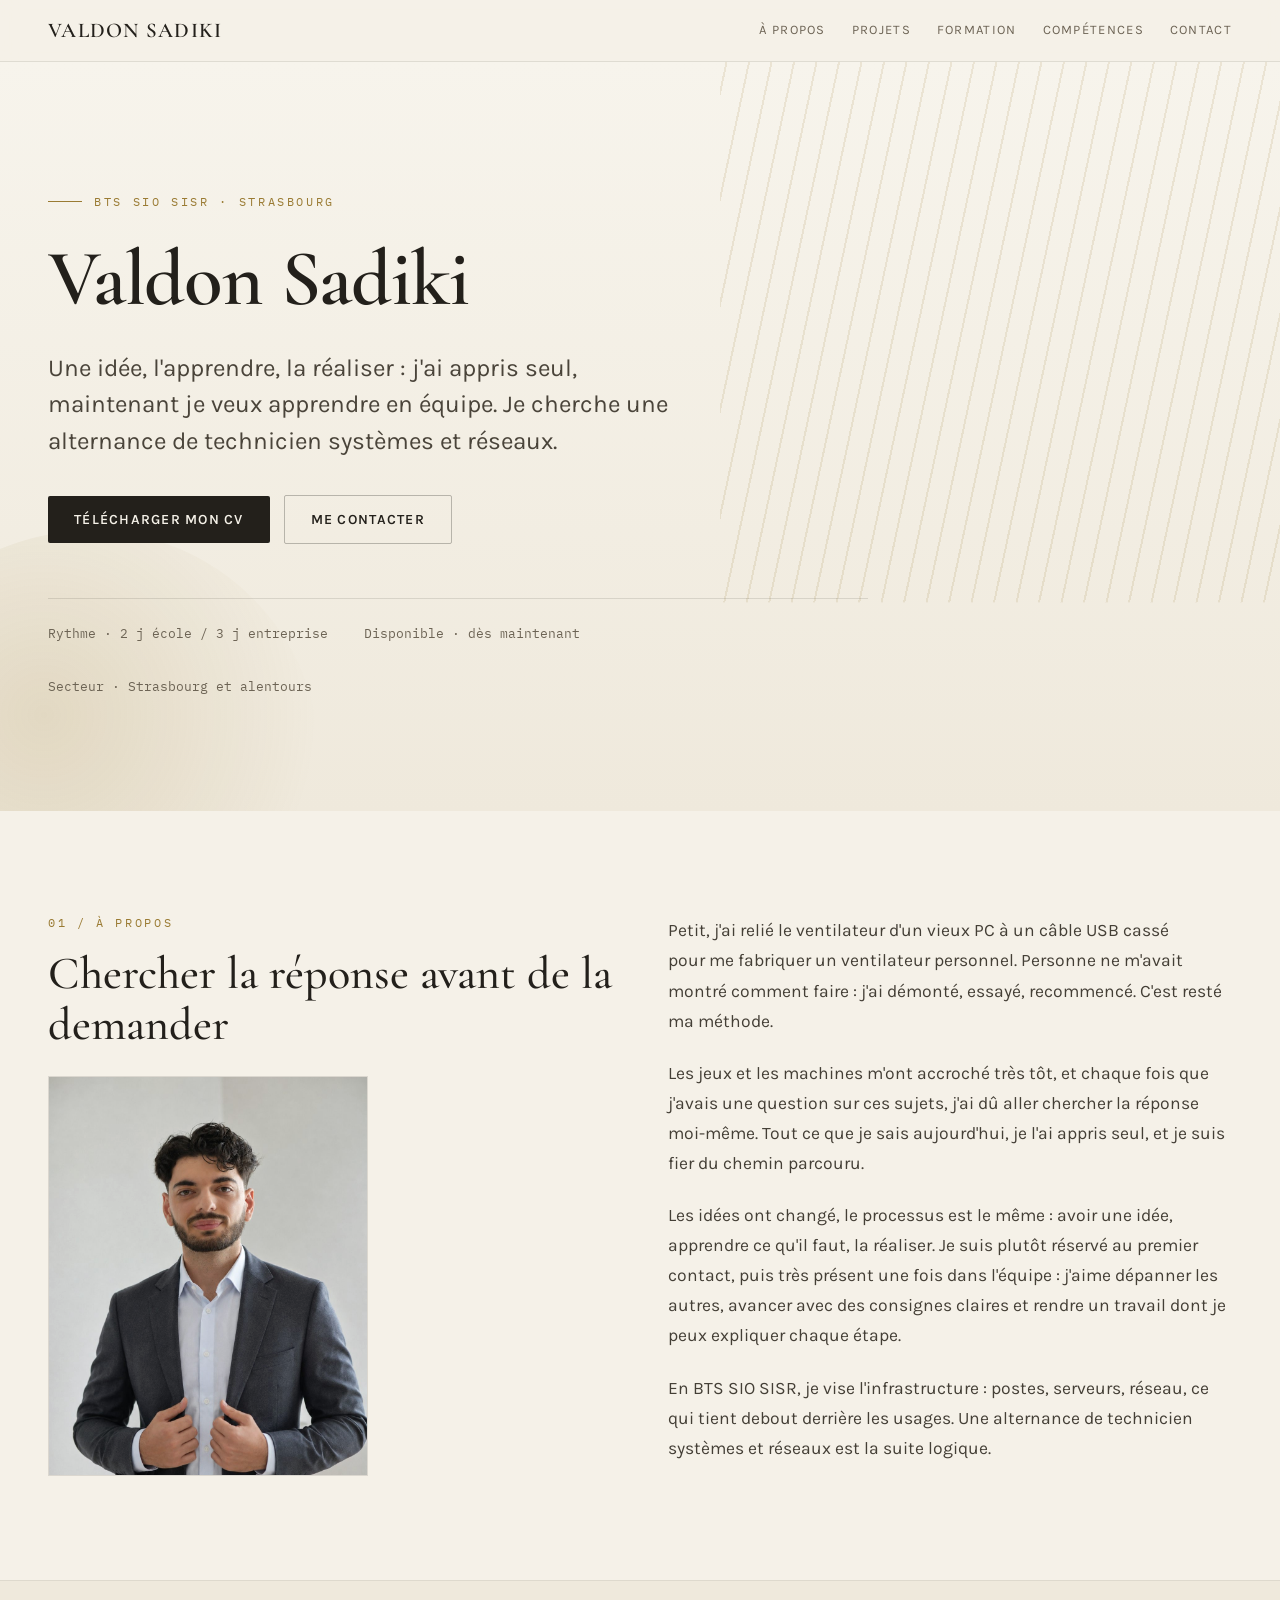
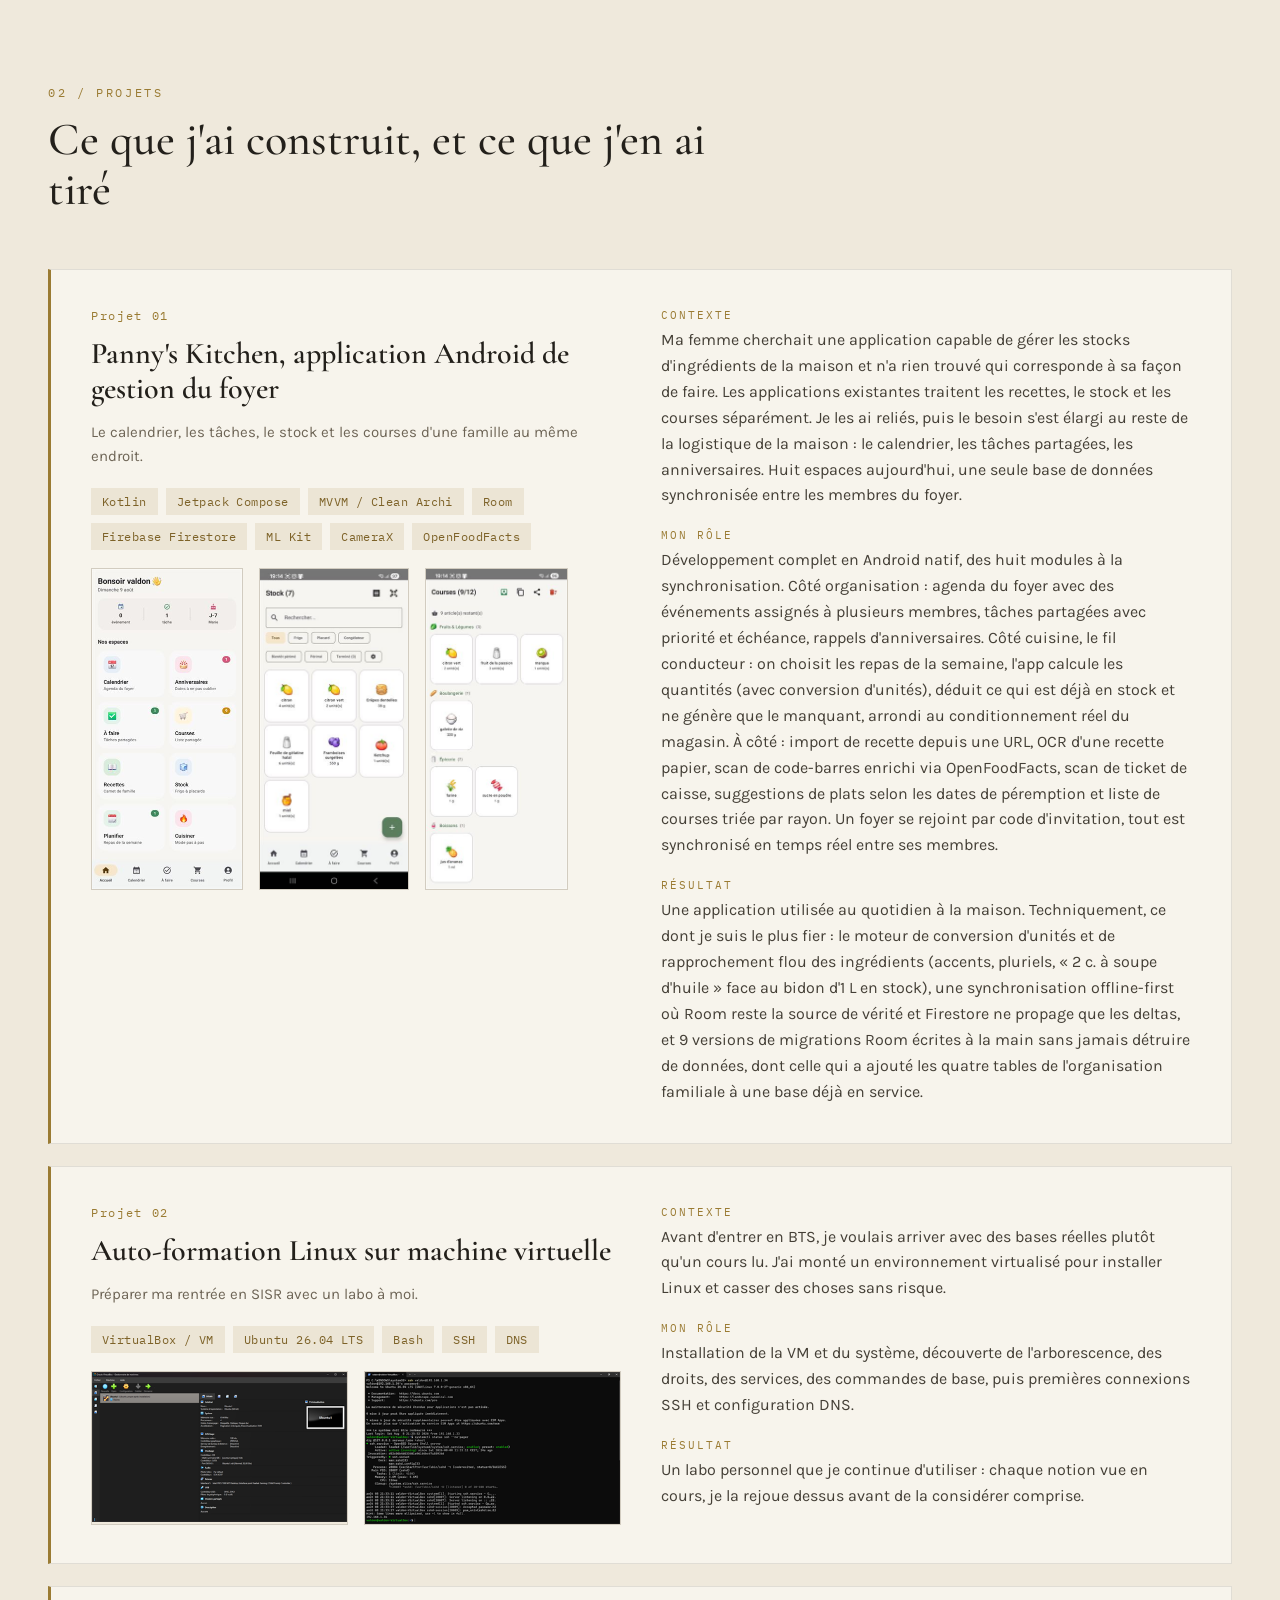
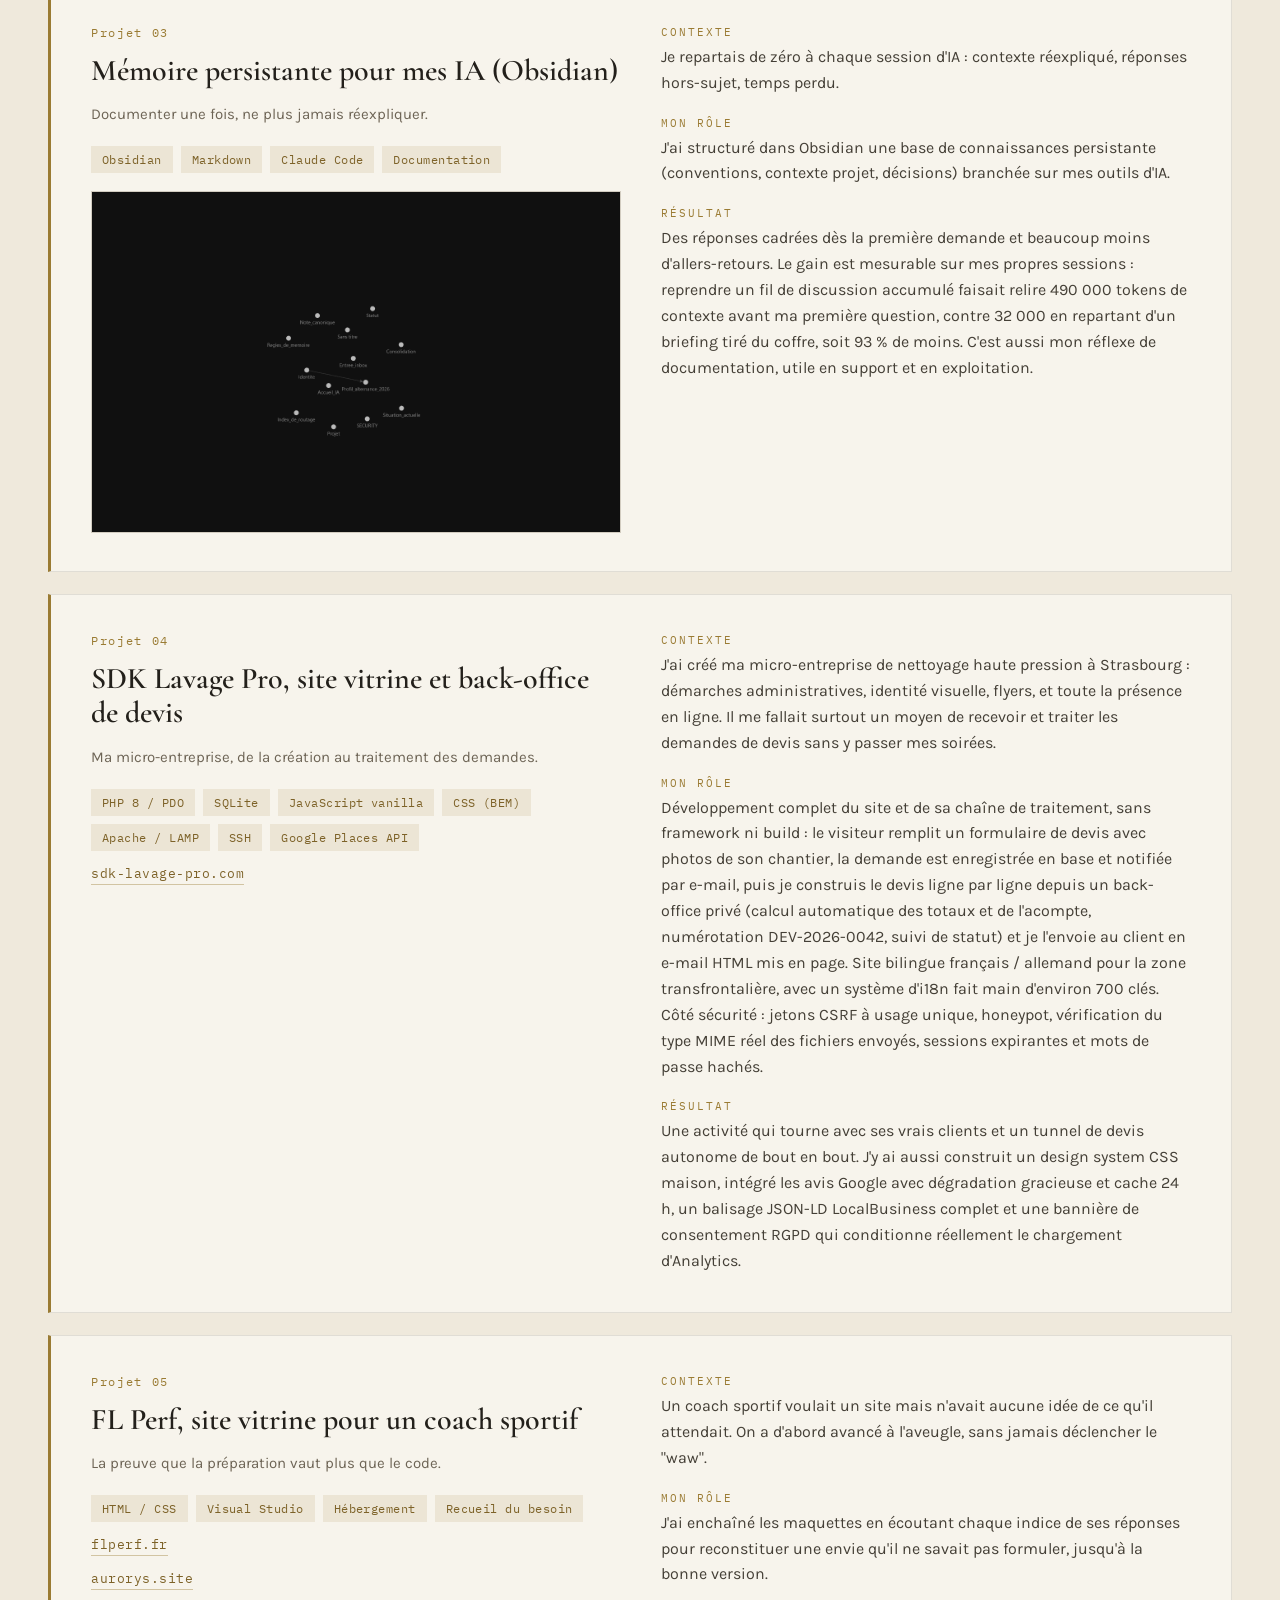
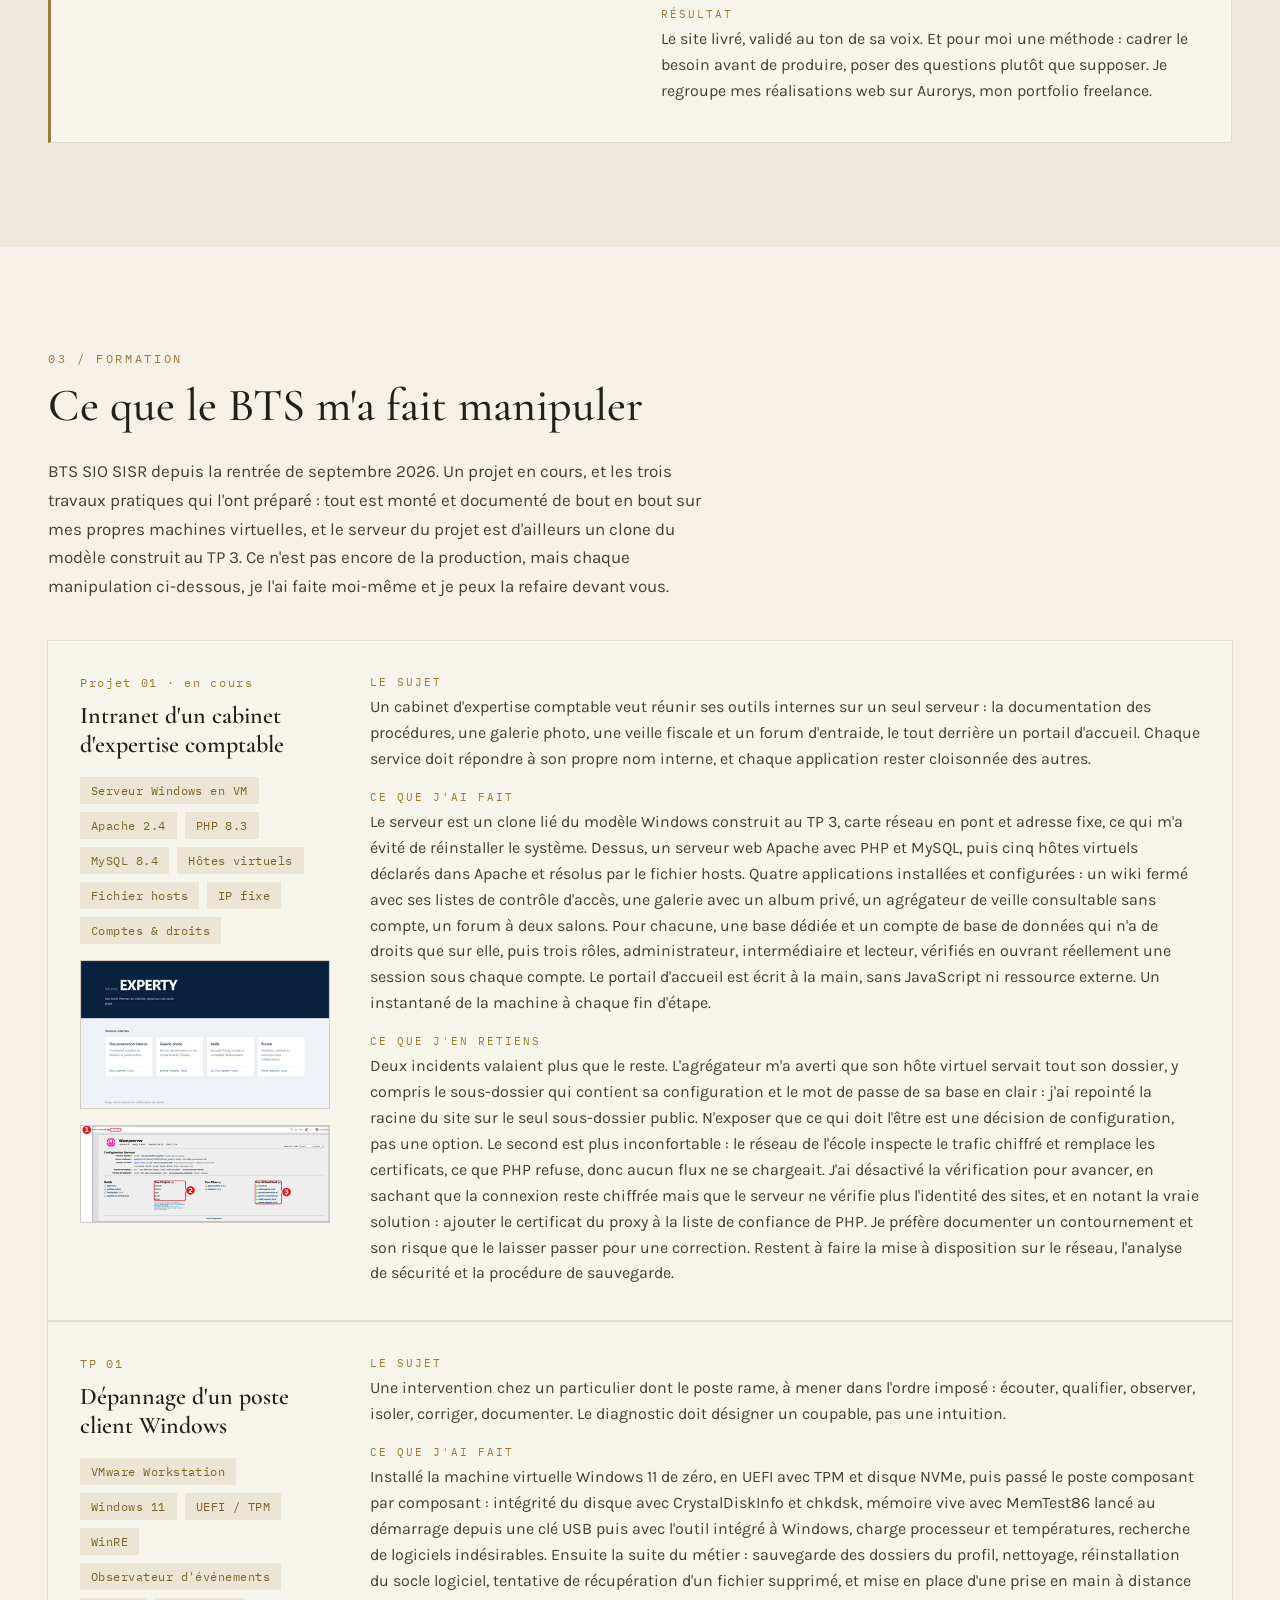
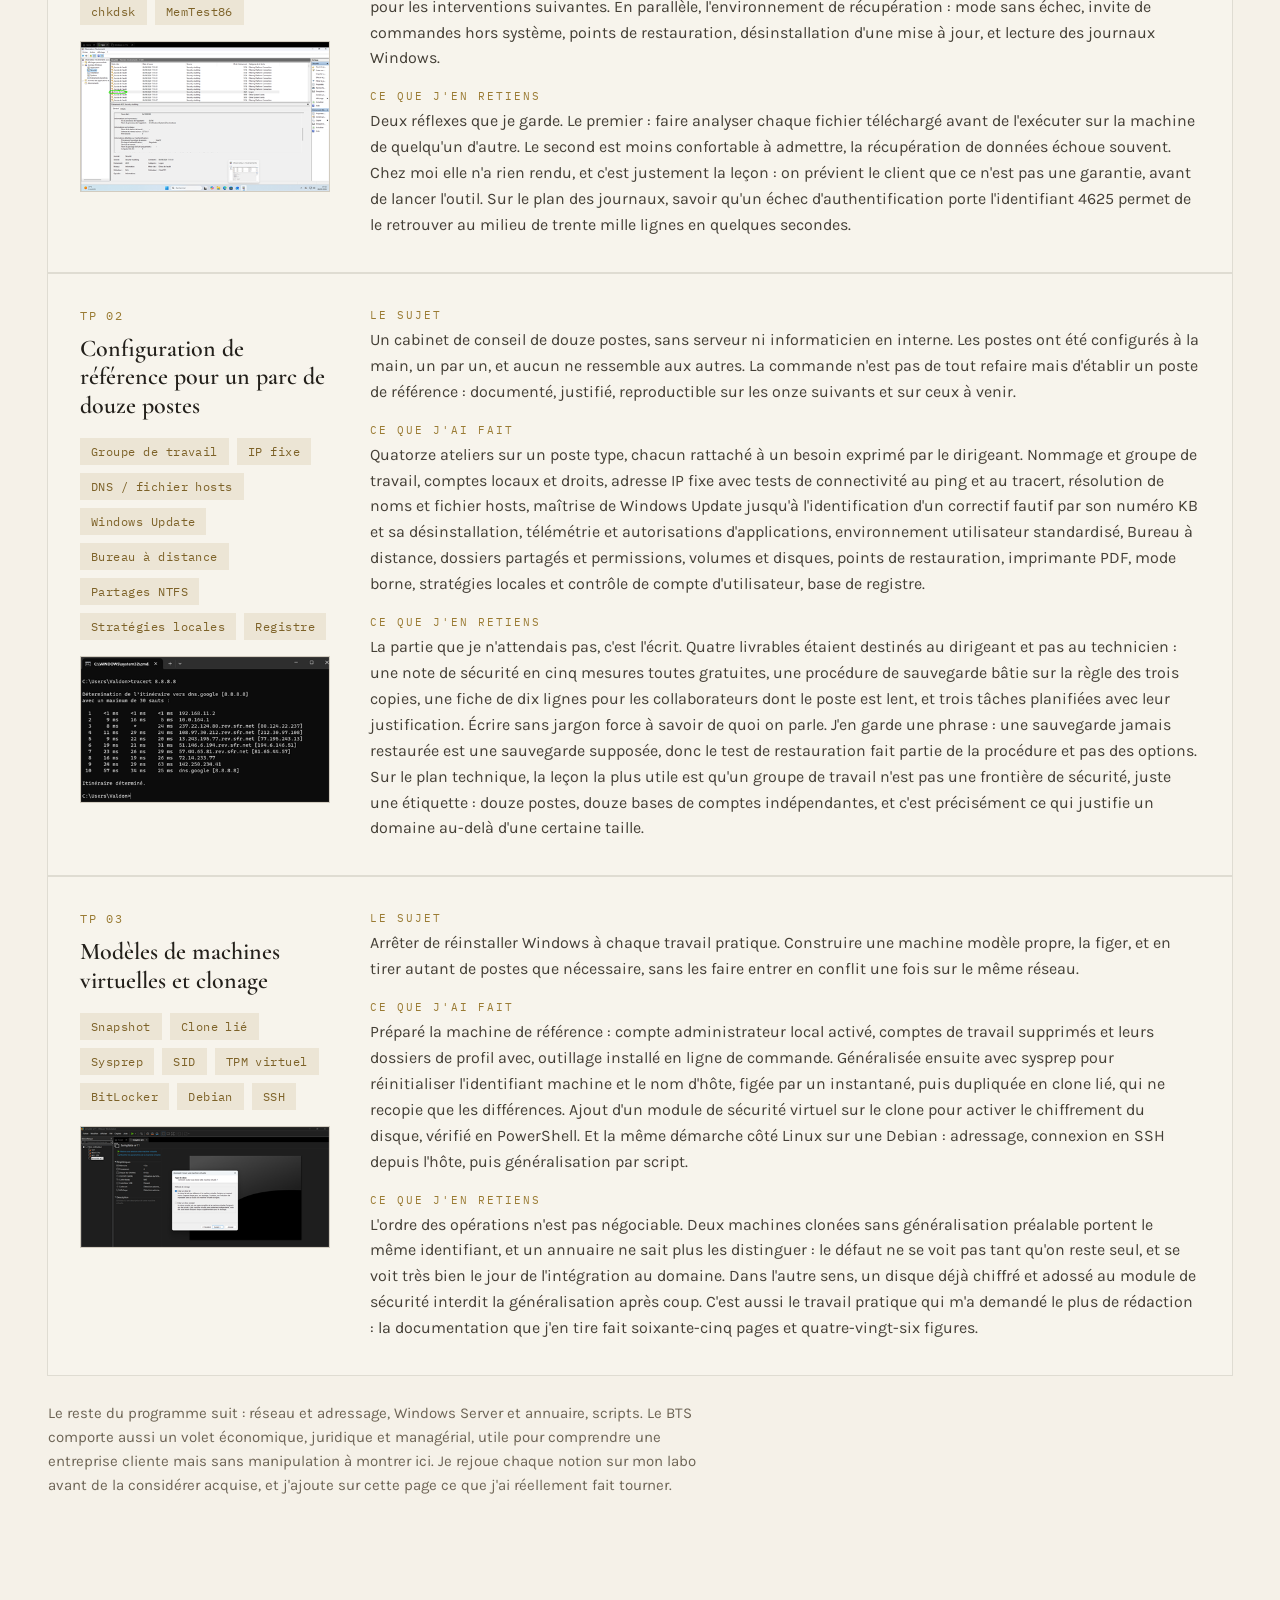
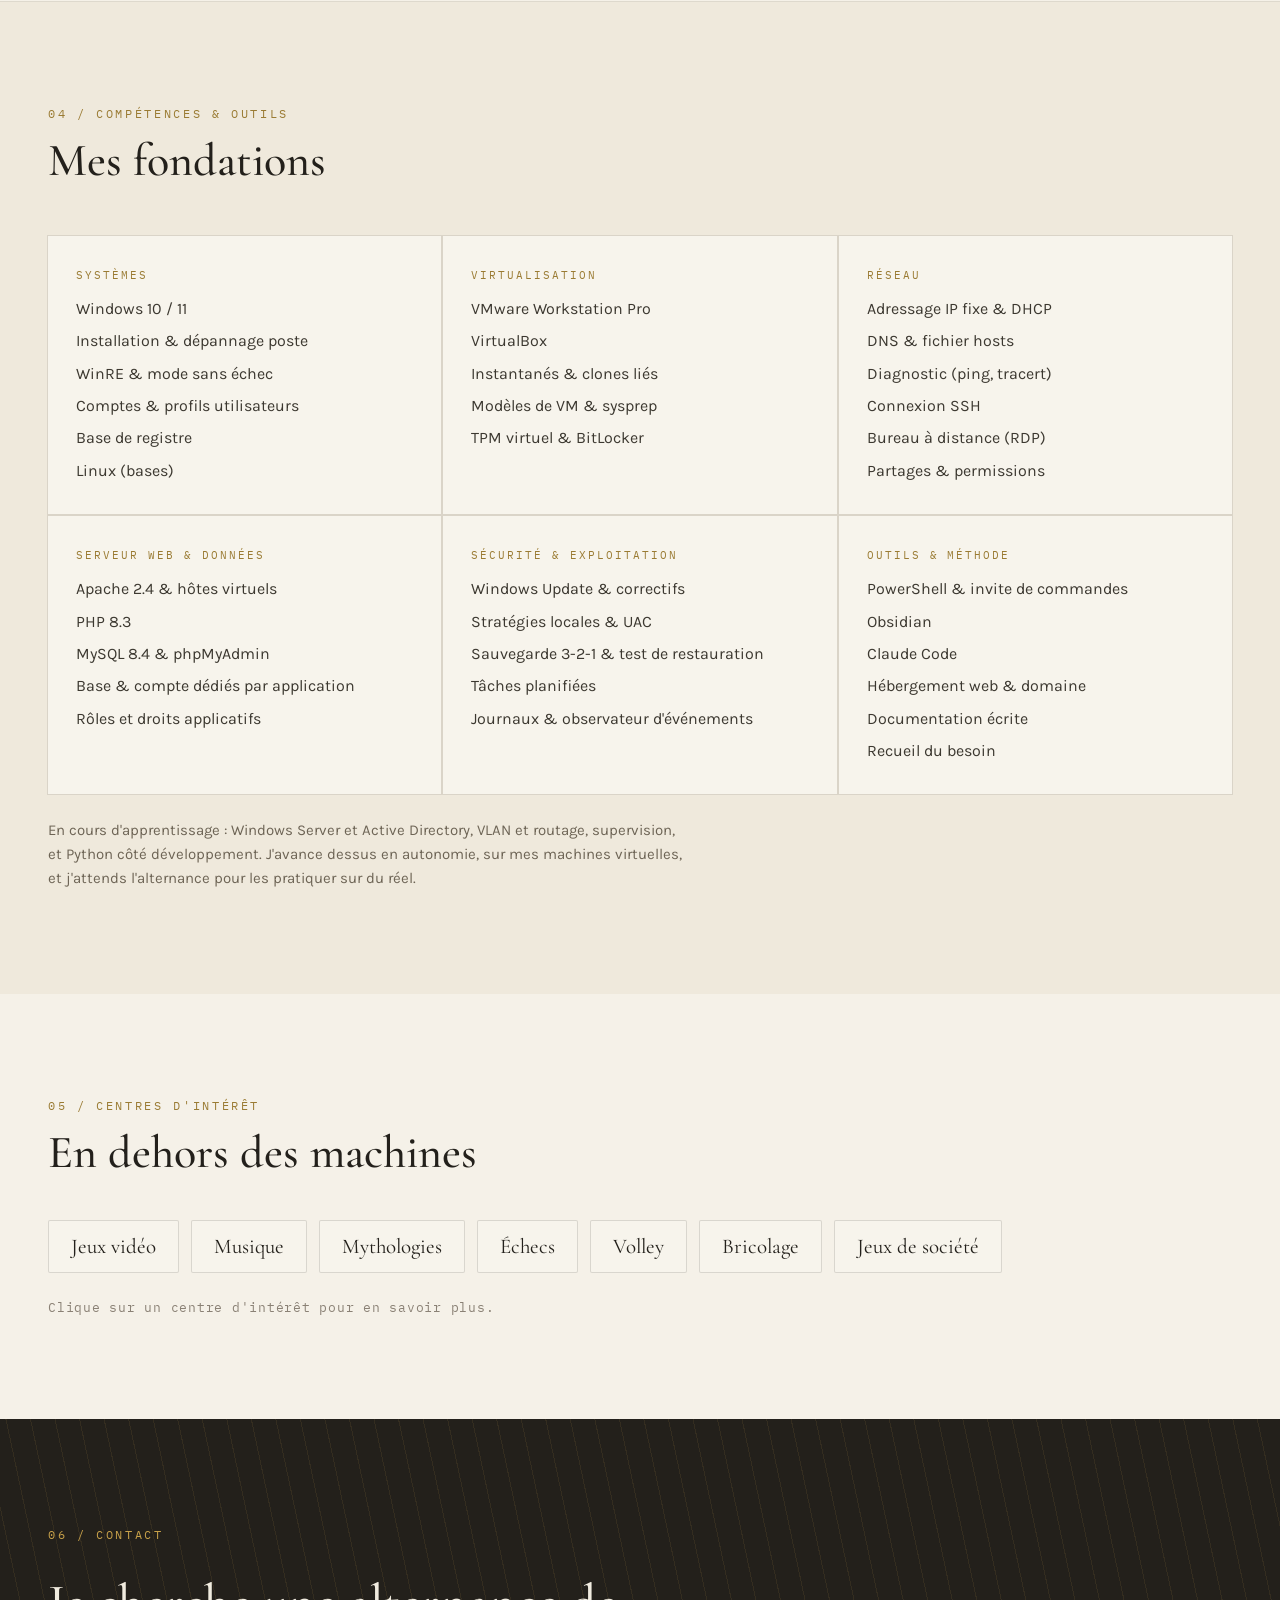
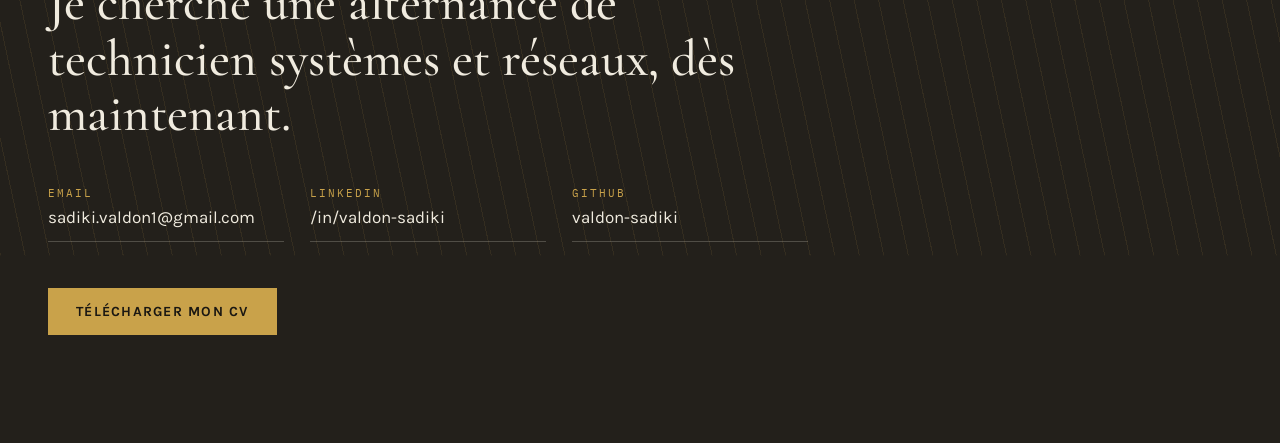
==== commit 873e390d: "Ajoute le projet Intranet en tete de la section Formation Deux semaines de cours depuis la mise en l" ====
--- a/index.html
+++ b/index.html
@@ -253,8 +253,47 @@
       <p class="section__eyebrow">03 / Formation</p>
       <h2 class="section__title">Ce que le BTS m'a fait manipuler</h2>
     </div>
-    <p class="training__intro" data-reveal>BTS SIO SISR depuis la rentrée de septembre 2026. Le premier module porte sur la virtualisation et le poste client Windows : trois travaux pratiques, montés et documentés de bout en bout sur mes propres machines virtuelles. Ce n'est pas encore de la production, mais chaque manipulation ci-dessous, je l'ai faite moi-même et je peux la refaire devant vous.</p>
+    <p class="training__intro" data-reveal>BTS SIO SISR depuis la rentrée de septembre 2026. Un projet en cours, et les trois travaux pratiques qui l'ont préparé : tout est monté et documenté de bout en bout sur mes propres machines virtuelles, et le serveur du projet est d'ailleurs un clone du modèle construit au TP 3. Ce n'est pas encore de la production, mais chaque manipulation ci-dessous, je l'ai faite moi-même et je peux la refaire devant vous.</p>
     <div class="training">
+
+      <article class="training__item" data-reveal>
+        <div class="training__side">
+          <span class="training__num">Projet 01 · en cours</span>
+          <h3 class="training__title">Intranet d'un cabinet d'expertise comptable</h3>
+          <div class="project__tools">
+            <span class="tag">Serveur Windows en VM</span>
+            <span class="tag">Apache 2.4</span>
+            <span class="tag">PHP 8.3</span>
+            <span class="tag">MySQL 8.4</span>
+            <span class="tag">Hôtes virtuels</span>
+            <span class="tag">Fichier hosts</span>
+            <span class="tag">IP fixe</span>
+            <span class="tag">Comptes &amp; droits</span>
+          </div>
+          <div class="training__shots">
+            <a class="shot shot--land" href="media/intranet-portail.png" data-lightbox>
+              <img src="media/intranet-portail-thumb.png" alt="Portail d'accueil de l'intranet EXPERTY : un bandeau sombre au titre du cabinet, puis quatre tuiles menant à la documentation interne, à la galerie photo, à la veille et au forum, chacune portant son adresse interne" width="400" height="237" loading="lazy">
+            </a>
+            <a class="shot shot--land" href="media/intranet-vhosts.png" data-lightbox>
+              <img src="media/intranet-vhosts-thumb.png" alt="Page d'accueil de WampServer sur le serveur : Apache 2.4.65, PHP 8.3.28 et MySQL 8.4.7, les cinq dossiers de sites et les six hôtes virtuels reconnus sans erreur, dont wiki, portail, photos, veille et forum en experty.local" width="400" height="155" loading="lazy">
+            </a>
+          </div>
+        </div>
+        <div class="training__body">
+          <div class="field">
+            <span class="field__label">Le sujet</span>
+            <p class="field__text">Un cabinet d'expertise comptable veut réunir ses outils internes sur un seul serveur : la documentation des procédures, une galerie photo, une veille fiscale et un forum d'entraide, le tout derrière un portail d'accueil. Chaque service doit répondre à son propre nom interne, et chaque application rester cloisonnée des autres.</p>
+          </div>
+          <div class="field">
+            <span class="field__label">Ce que j'ai fait</span>
+            <p class="field__text">Le serveur est un clone lié du modèle Windows construit au TP 3, carte réseau en pont et adresse fixe, ce qui m'a évité de réinstaller le système. Dessus, un serveur web Apache avec PHP et MySQL, puis cinq hôtes virtuels déclarés dans Apache et résolus par le fichier hosts. Quatre applications installées et configurées : un wiki fermé avec ses listes de contrôle d'accès, une galerie avec un album privé, un agrégateur de veille consultable sans compte, un forum à deux salons. Pour chacune, une base dédiée et un compte de base de données qui n'a de droits que sur elle, puis trois rôles, administrateur, intermédiaire et lecteur, vérifiés en ouvrant réellement une session sous chaque compte. Le portail d'accueil est écrit à la main, sans JavaScript ni ressource externe. Un instantané de la machine à chaque fin d'étape.</p>
+          </div>
+          <div class="field">
+            <span class="field__label">Ce que j'en retiens</span>
+            <p class="field__text">Deux incidents valaient plus que le reste. L'agrégateur m'a averti que son hôte virtuel servait tout son dossier, y compris le sous-dossier qui contient sa configuration et le mot de passe de sa base en clair : j'ai repointé la racine du site sur le seul sous-dossier public. N'exposer que ce qui doit l'être est une décision de configuration, pas une option. Le second est plus inconfortable : le réseau de l'école inspecte le trafic chiffré et remplace les certificats, ce que PHP refuse, donc aucun flux ne se chargeait. J'ai désactivé la vérification pour avancer, en sachant que la connexion reste chiffrée mais que le serveur ne vérifie plus l'identité des sites, et en notant la vraie solution : ajouter le certificat du proxy à la liste de confiance de PHP. Je préfère documenter un contournement et son risque que le laisser passer pour une correction. Restent à faire la mise à disposition sur le réseau, l'analyse de sécurité et la procédure de sauvegarde.</p>
+          </div>
+        </div>
+      </article>
 
       <article class="training__item" data-reveal>
         <div class="training__side">
@@ -364,7 +403,7 @@
       </article>
 
     </div>
-    <p class="training__note" data-reveal>Le reste du programme suit : réseau et adressage, Windows Server et annuaire, scripts. Je rejoue chaque notion sur mon labo avant de la considérer acquise, et j'ajoute ici ce que j'ai réellement fait tourner.</p>
+    <p class="training__note" data-reveal>Le reste du programme suit : réseau et adressage, Windows Server et annuaire, scripts. Le BTS comporte aussi un volet économique, juridique et managérial, utile pour comprendre une entreprise cliente mais sans manipulation à montrer ici. Je rejoue chaque notion sur mon labo avant de la considérer acquise, et j'ajoute sur cette page ce que j'ai réellement fait tourner.</p>
   </section>
 
   <section class="section section--alt" id="a-competences">
@@ -406,6 +445,17 @@
           <span class="skill-group__item">Connexion SSH</span>
           <span class="skill-group__item">Bureau à distance (RDP)</span>
           <span class="skill-group__item">Partages &amp; permissions</span>
+        </div>
+      </div>
+
+      <div class="skill-group" data-reveal>
+        <span class="skill-group__label">Serveur web &amp; données</span>
+        <div class="skill-group__items">
+          <span class="skill-group__item">Apache 2.4 &amp; hôtes virtuels</span>
+          <span class="skill-group__item">PHP 8.3</span>
+          <span class="skill-group__item">MySQL 8.4 &amp; phpMyAdmin</span>
+          <span class="skill-group__item">Base &amp; compte dédiés par application</span>
+          <span class="skill-group__item">Rôles et droits applicatifs</span>
         </div>
       </div>
 
--- a/assets/styles.css
+++ b/assets/styles.css
@@ -505,10 +505,20 @@
 
 /* ---------- Compétences ---------- */
 .skills__head { margin-bottom: 50px; }
+/* Plancher a 340px plutot que 240 : avec six groupes, 240px ouvrait cinq
+   colonnes sur un grand ecran et laissait une carte seule sur la seconde
+   ligne. 340px donne trois colonnes pleines, donc deux lignes de trois. */
 .skills {
   display: grid;
-  grid-template-columns: repeat(auto-fit, minmax(240px, 1fr));
+  grid-template-columns: repeat(auto-fit, minmax(340px, 1fr));
   gap: 2px;
+}
+/* Le plancher ne tient sur aucun telephone : 48px de marge de section de
+   chaque cote ne laissent que 279px de large sur un ecran de 375px. La piste
+   debordait deja avec l'ancien plancher de 240px sous 336px de viewport, un
+   defaut connu et laisse en l'etat ; le relever imposait de le corriger. */
+@media (max-width: 560px) {
+  .skills { grid-template-columns: 1fr; }
 }
 .skill-group {
   display: flex;
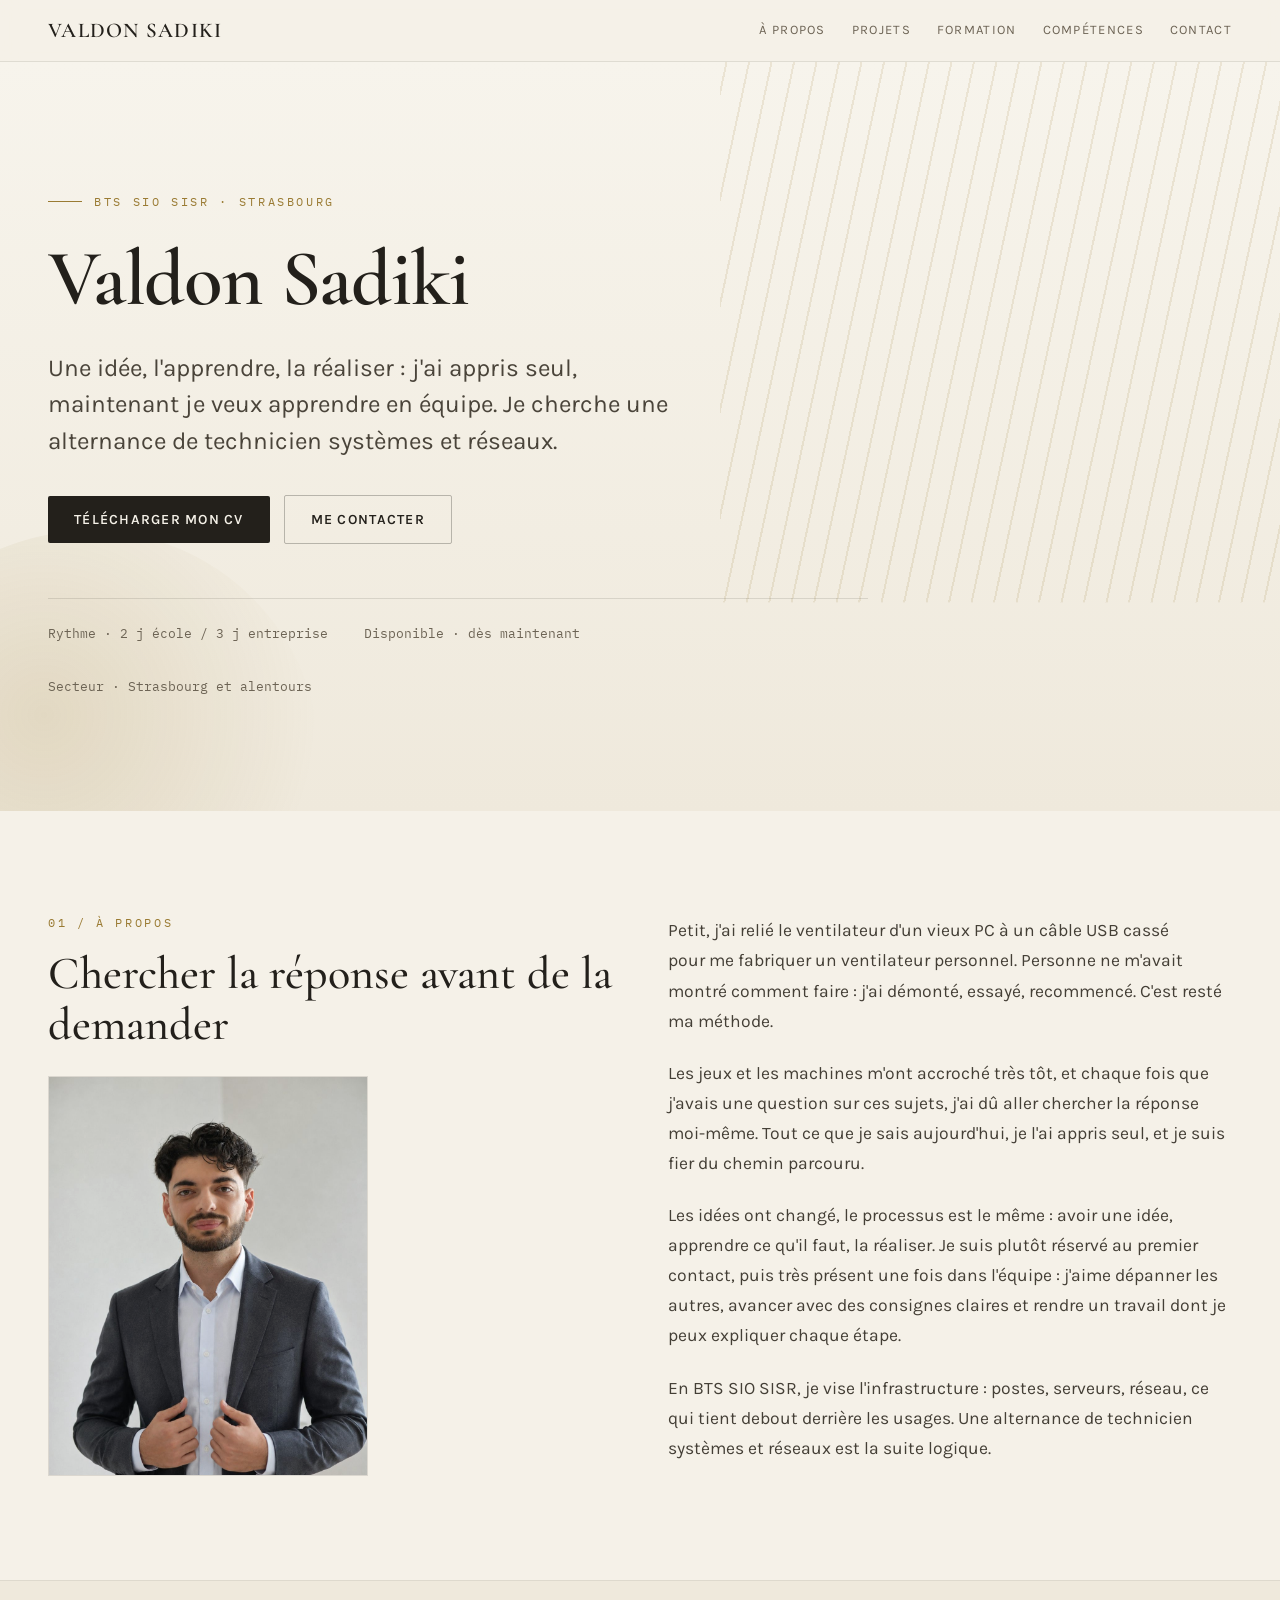
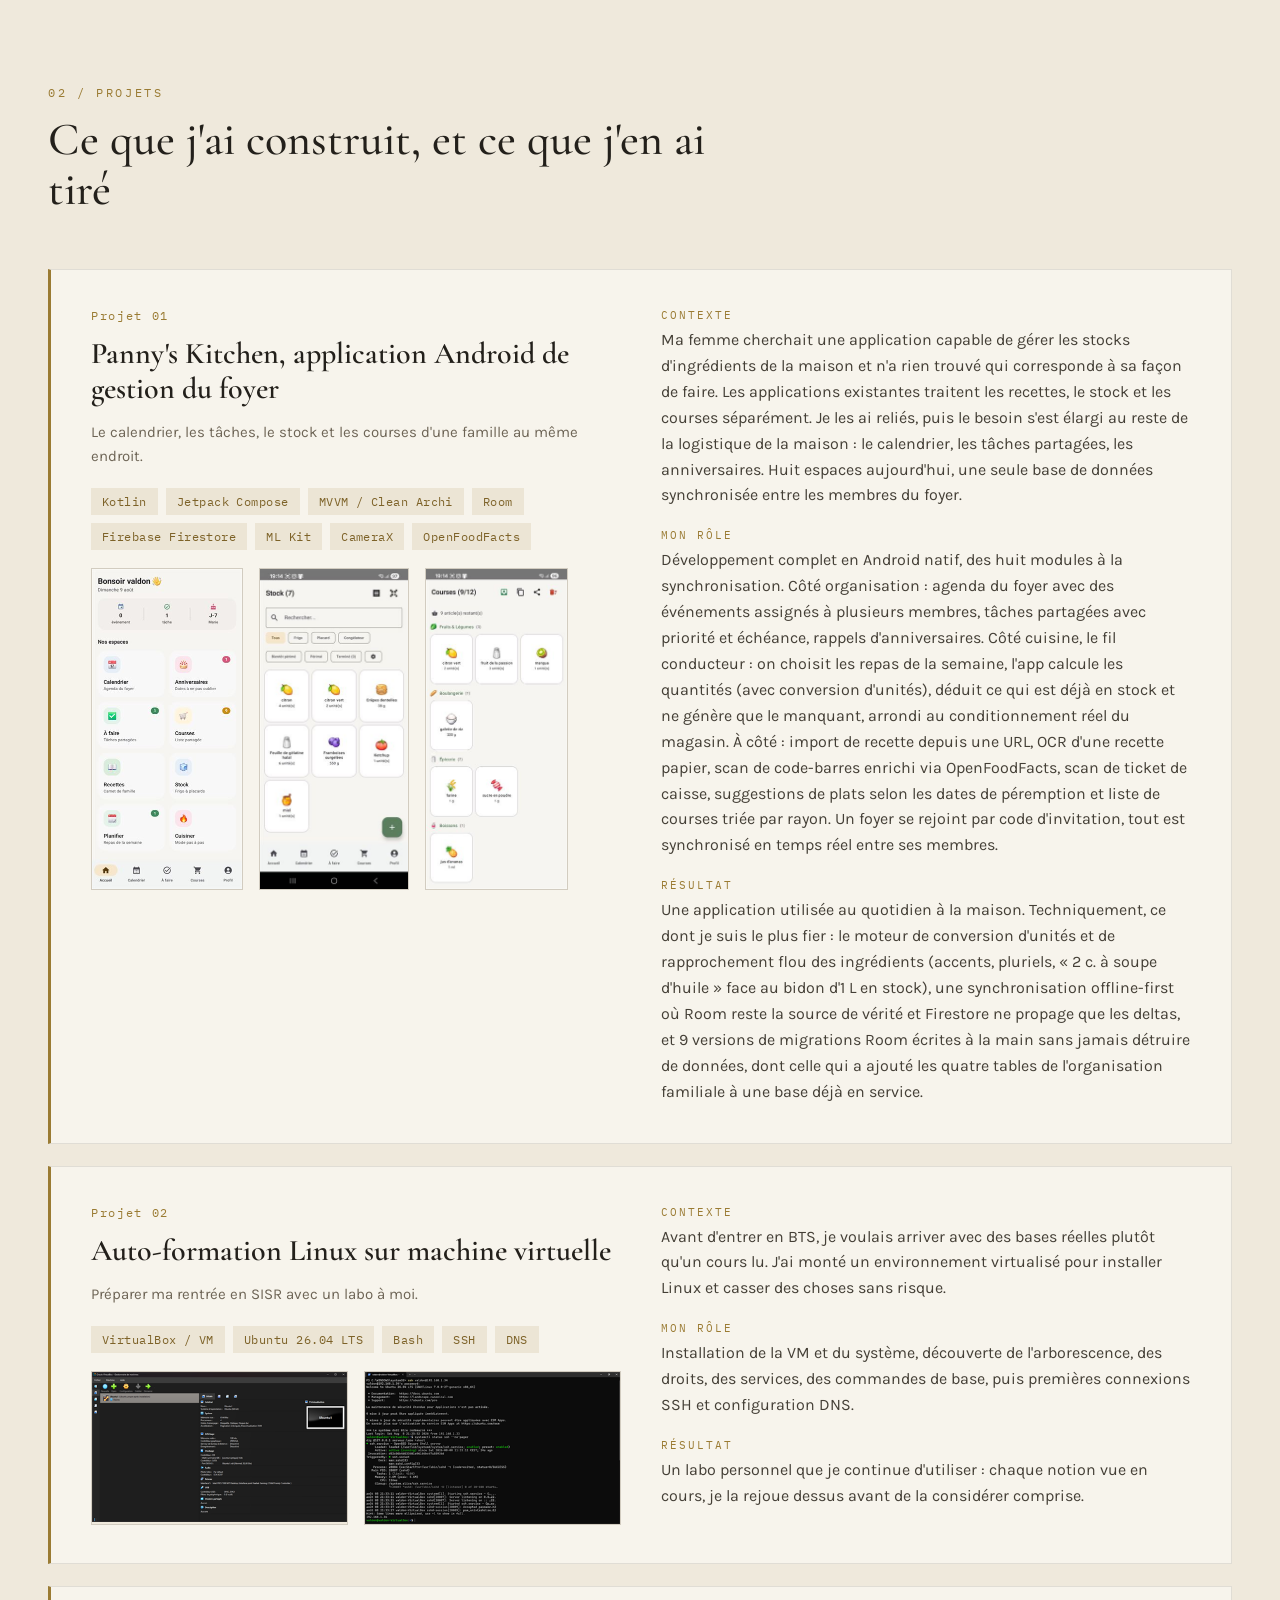
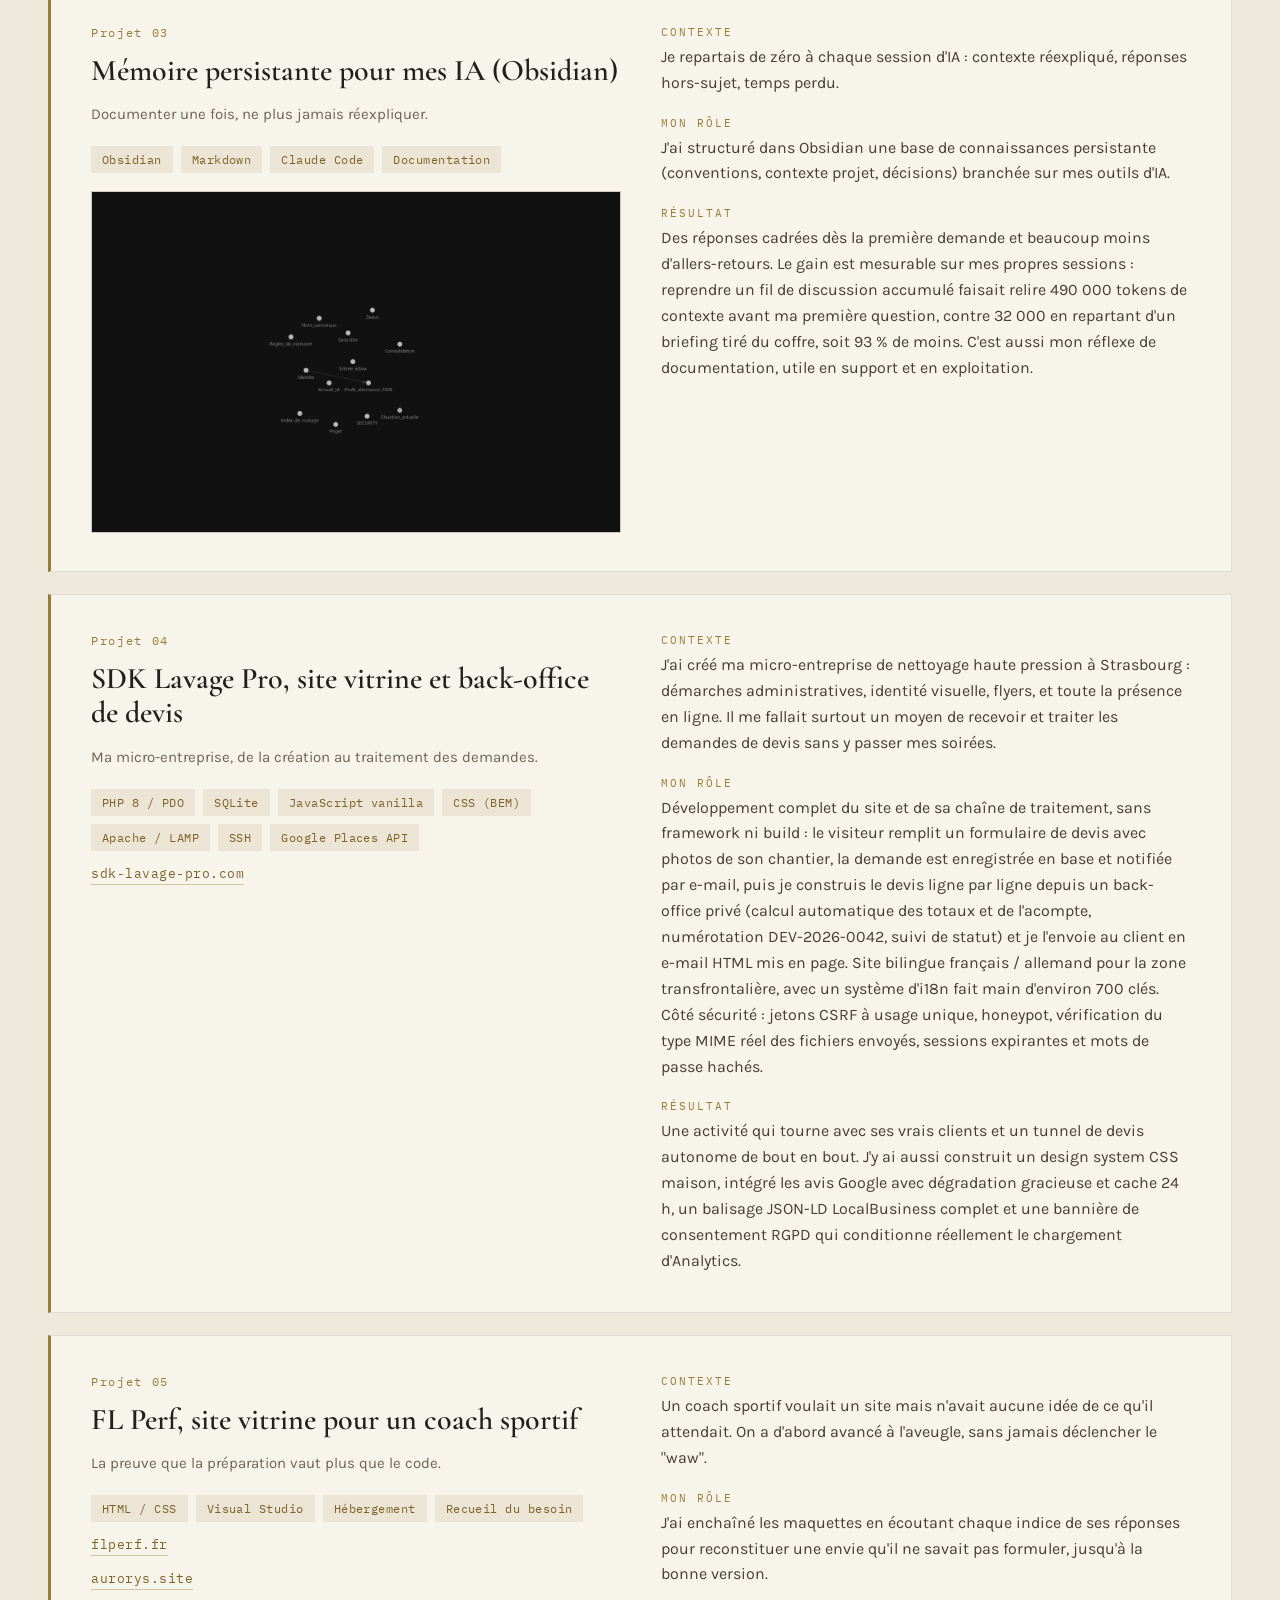
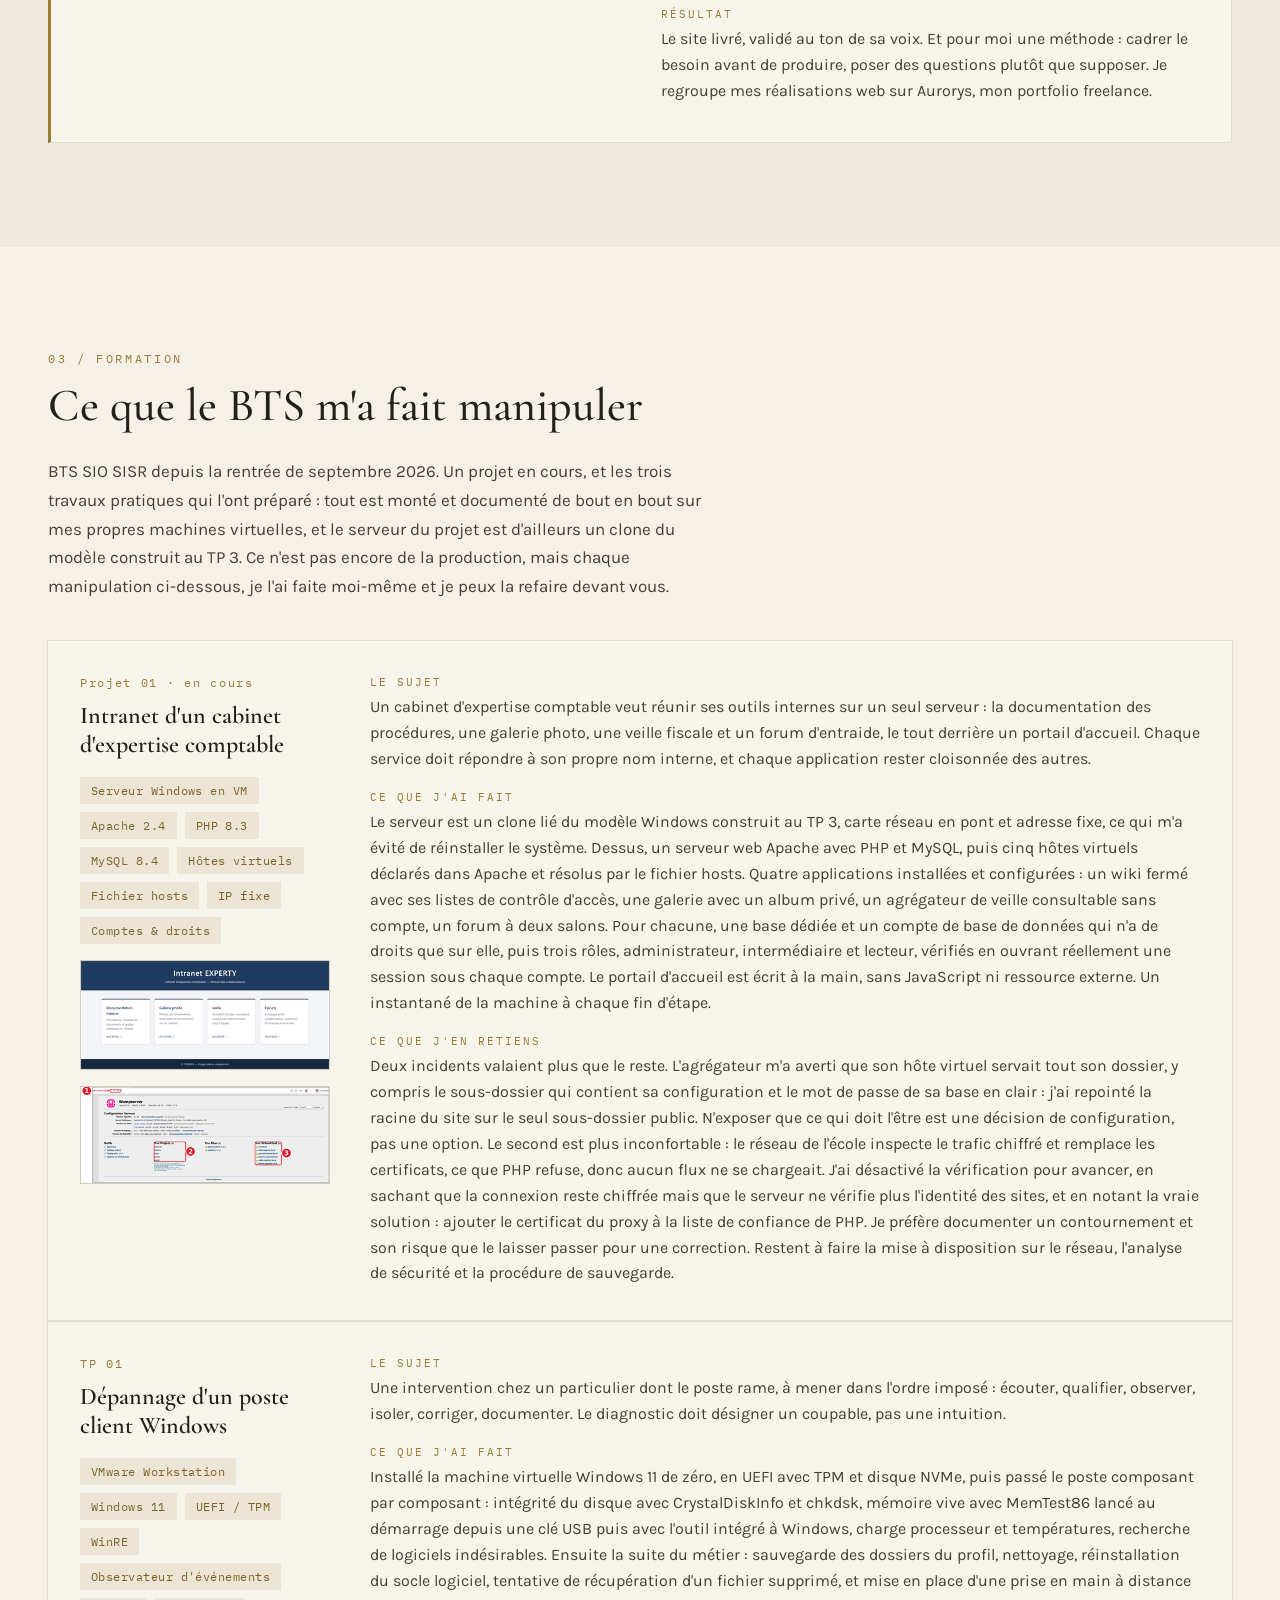
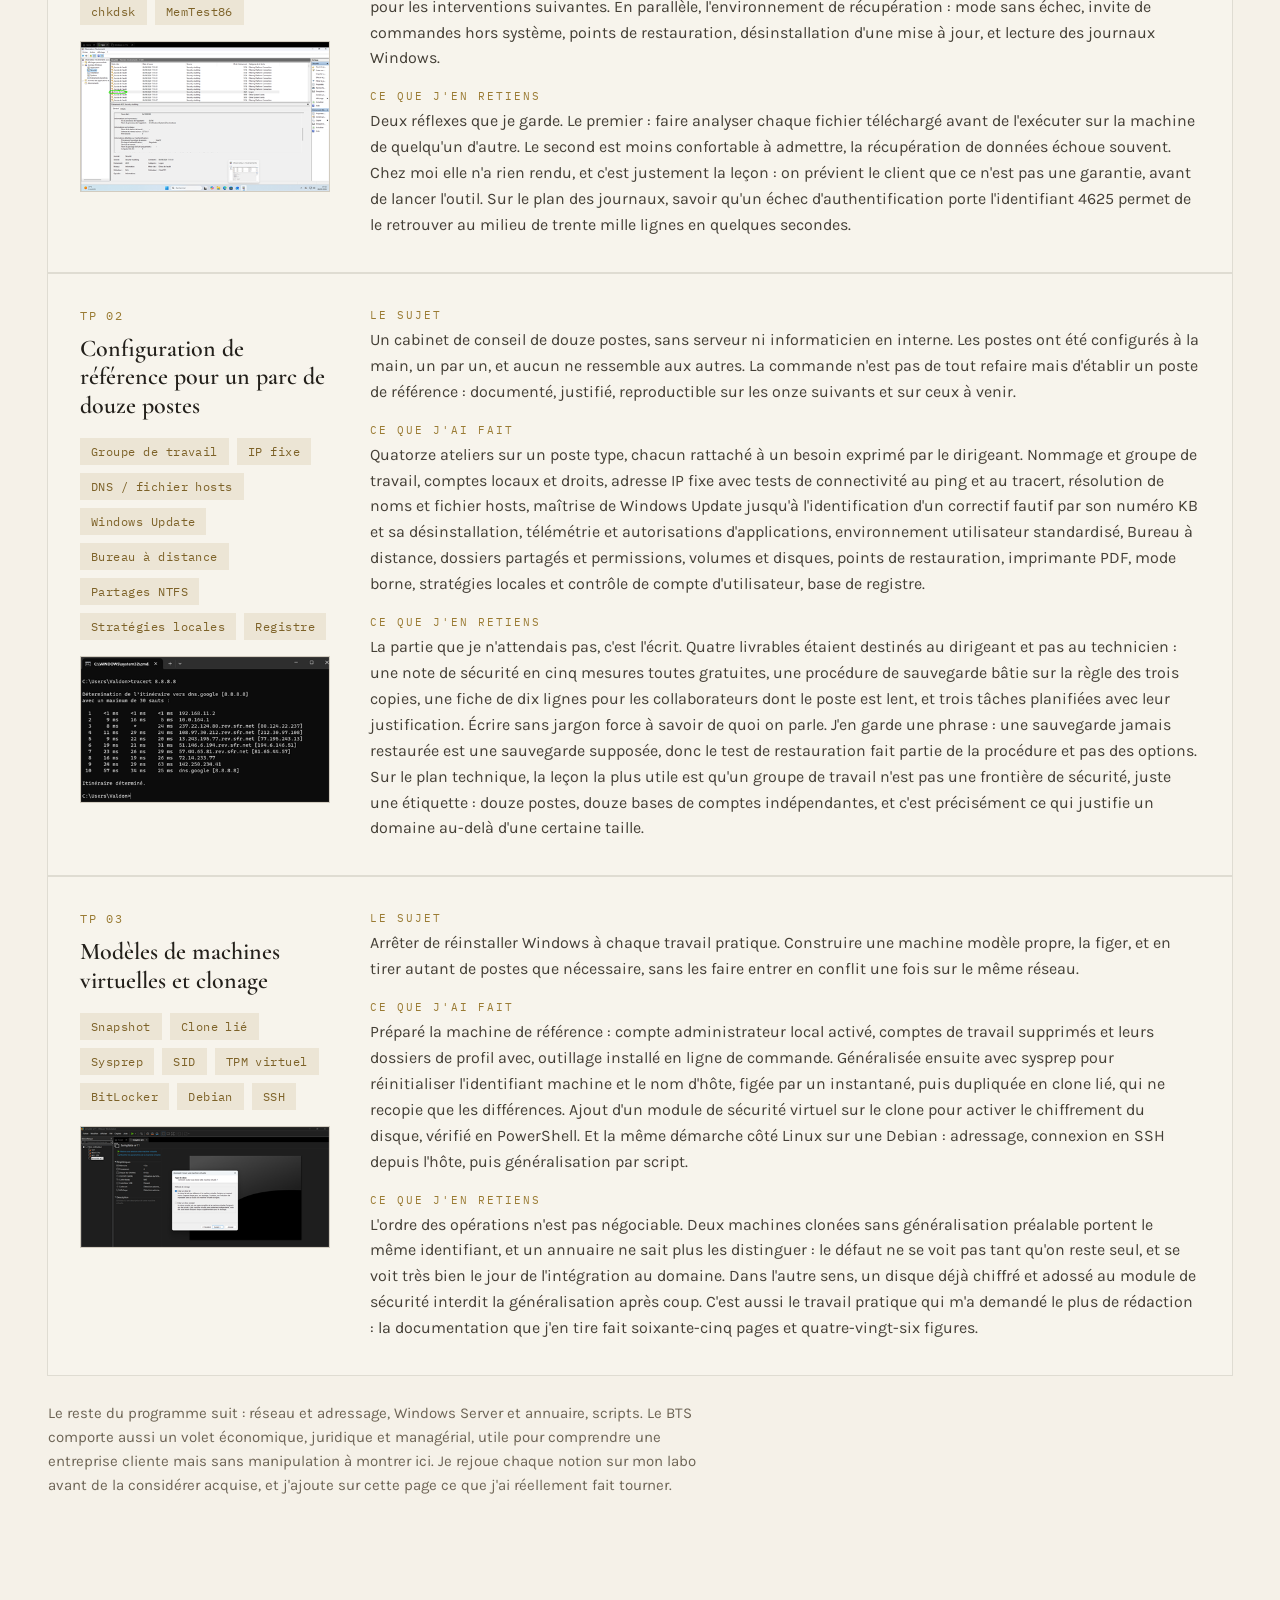
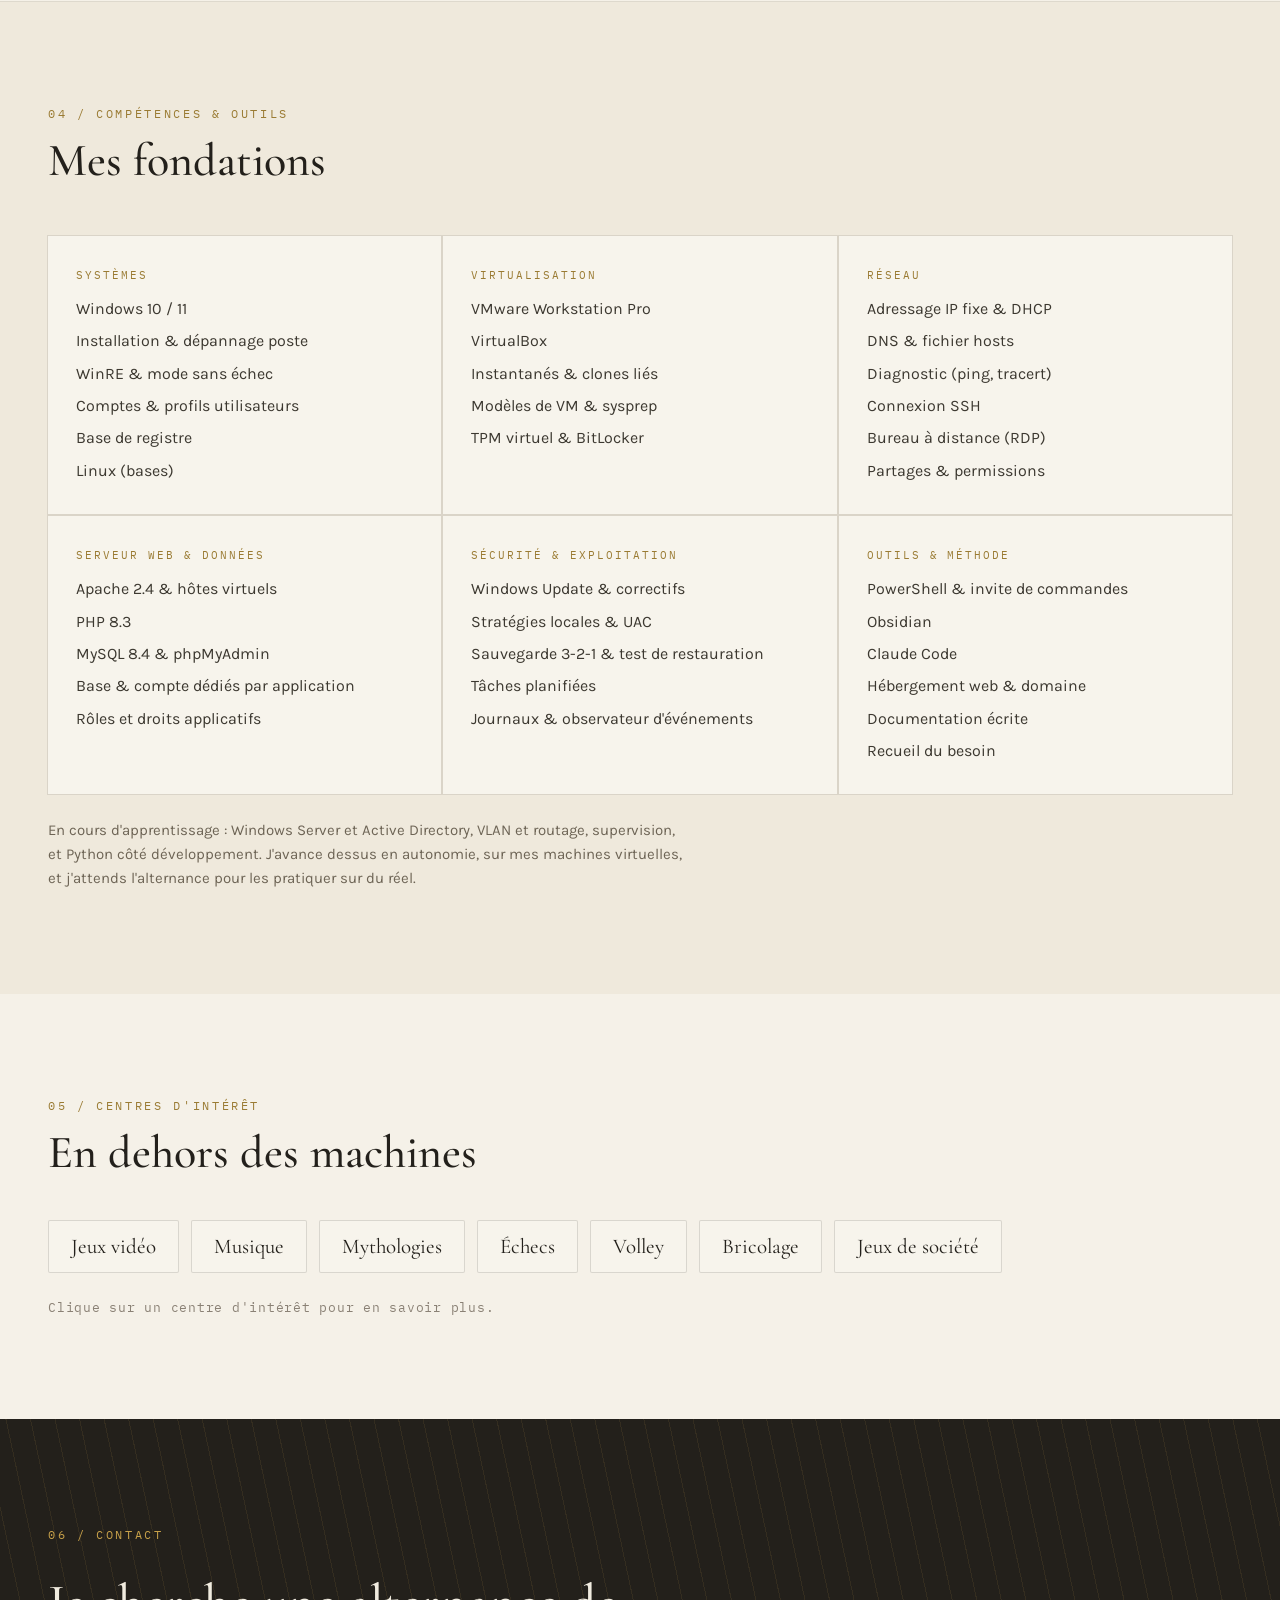
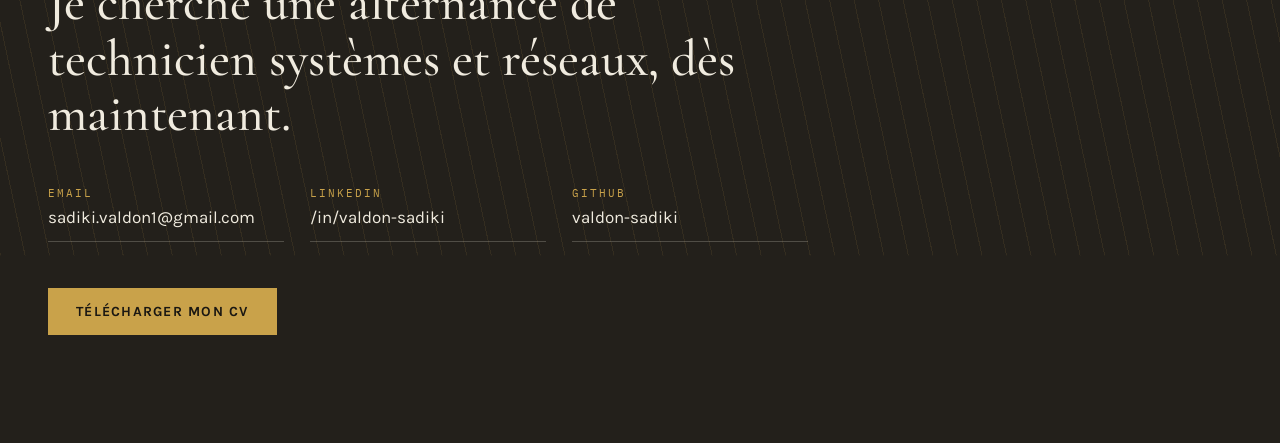
==== commit b1c8cd93: "Remplace la capture du portail par la version reellement deployee Le portail existe en trois exempla" ====
--- a/index.html
+++ b/index.html
@@ -272,7 +272,7 @@
           </div>
           <div class="training__shots">
             <a class="shot shot--land" href="media/intranet-portail.png" data-lightbox>
-              <img src="media/intranet-portail-thumb.png" alt="Portail d'accueil de l'intranet EXPERTY : un bandeau sombre au titre du cabinet, puis quatre tuiles menant à la documentation interne, à la galerie photo, à la veille et au forum, chacune portant son adresse interne" width="400" height="237" loading="lazy">
+              <img src="media/intranet-portail-thumb.png" alt="Portail d'accueil de l'intranet EXPERTY : un bandeau bleu marine au titre du cabinet, puis quatre cartes menant à la documentation interne, à la galerie photo, à la veille et au forum, chacune décrite en une phrase et terminée par un lien Accéder" width="400" height="175" loading="lazy">
             </a>
             <a class="shot shot--land" href="media/intranet-vhosts.png" data-lightbox>
               <img src="media/intranet-vhosts-thumb.png" alt="Page d'accueil de WampServer sur le serveur : Apache 2.4.65, PHP 8.3.28 et MySQL 8.4.7, les cinq dossiers de sites et les six hôtes virtuels reconnus sans erreur, dont wiki, portail, photos, veille et forum en experty.local" width="400" height="155" loading="lazy">
